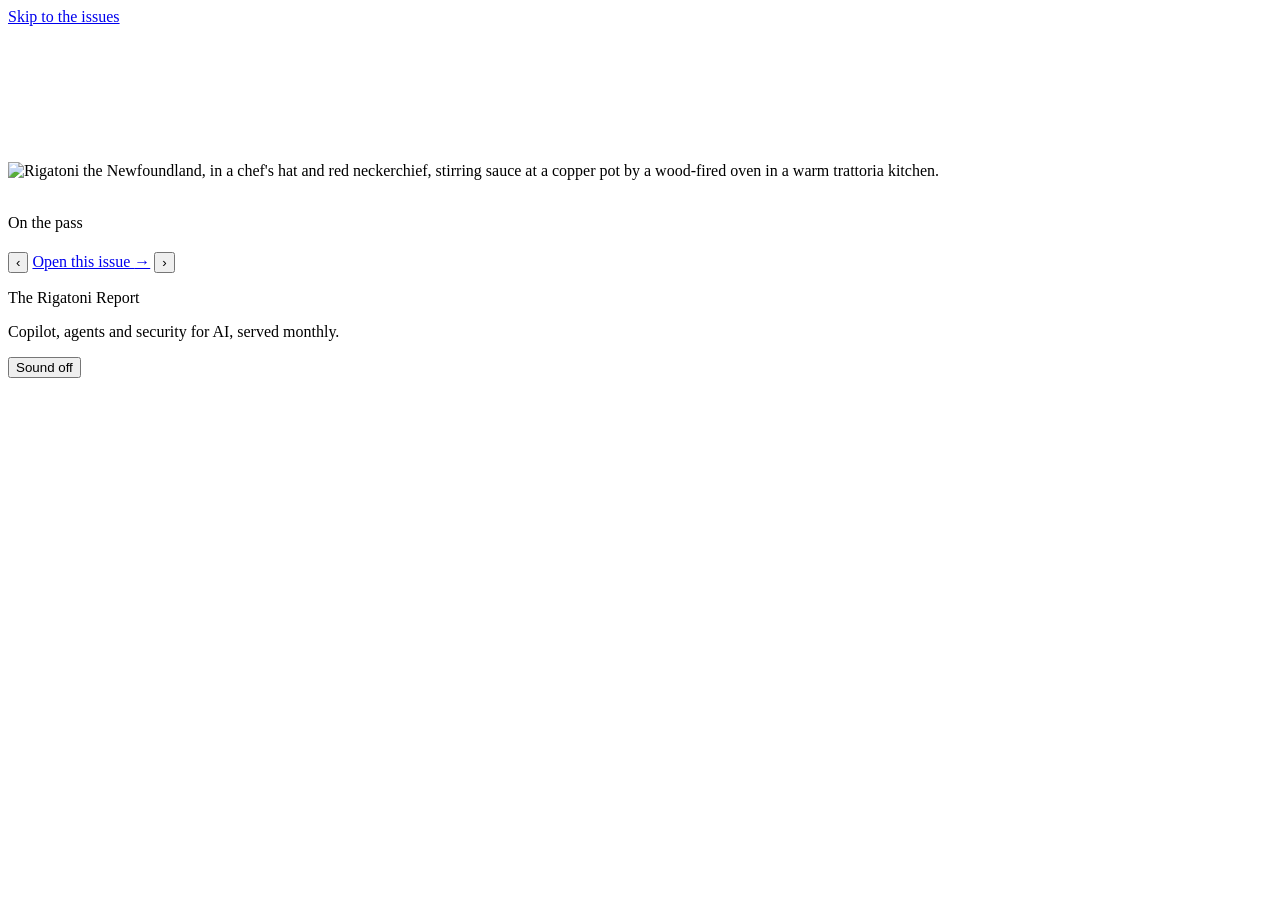
==== index.html @ 909c154c "Add files via upload" ====
<!doctype html>
<html lang="en">
<head>
<meta charset="utf-8">
<meta name="viewport" content="width=device-width, initial-scale=1, viewport-fit=cover">
<title>The Rigatoni Report · Order up</title>
<meta name="description" content="The Rigatoni Report: what's new in Microsoft 365 Copilot, agents and security for AI, served monthly by your Microsoft team.">
<meta property="og:title" content="The Rigatoni Report">
<meta property="og:description" content="Copilot, agents and security for AI, served monthly.">
<meta property="og:image" content="assets/img/og-image.jpg">
<meta property="og:type" content="website">
<meta name="theme-color" content="#1a0b04">
<link rel="preconnect" href="https://fonts.googleapis.com">
<link rel="preconnect" href="https://fonts.gstatic.com" crossorigin>
<link rel="stylesheet" href="https://fonts.googleapis.com/css2?family=Big+Shoulders+Display:wght@700;800&family=Caveat:wght@600;700&family=Inter:wght@400;500;600&family=JetBrains+Mono:wght@500&display=swap">
<link rel="preload" as="image" href="assets/img/kitchen-static.webp">
<link rel="stylesheet" href="assets/landing.css">
</head>
<body>
<a class="skip-link" href="#rail">Skip to the issues</a>

<main id="app" class="is-loading">
  <div id="scene">
    <div id="stage">
      <img id="poster" src="assets/img/kitchen-static.webp" width="1680" height="944"
           alt="Rigatoni the Newfoundland, in a chef's hat and red neckerchief, stirring sauce at a copper pot by a wood-fired oven in a warm trattoria kitchen.">
      <canvas id="gl" aria-hidden="true"></canvas>
      <div id="shade" aria-hidden="true"></div>

      <nav id="rail" aria-label="Issues on the ticket rail"></nav>



      <section id="card" aria-live="polite">
        <img class="c-cover" src="" alt="">
        <div class="c-body">
          <p class="c-kicker">On the pass</p>
          <h1 class="c-title"></h1>
          <p class="c-edition"></p>
          <ul class="c-list"></ul>
          <div class="c-actions">
            <button class="c-nav c-prev" type="button" aria-label="Older issue">&#8249;</button>
            <a class="c-open" href="#">Open this issue <span aria-hidden="true">&rarr;</span></a>
            <button class="c-nav c-next" type="button" aria-label="Newer issue">&#8250;</button>
          </div>
        </div>
      </section>

      <header id="brand">
        <p class="b-mark">The Rigatoni Report</p>
        <p class="b-tag">Copilot, agents and security for AI, served monthly.</p>
      </header>

      <div id="ui">
        <button id="sound" type="button" aria-pressed="false"><span class="s-icon" aria-hidden="true"></span><span class="s-label">Sound off</span></button>
      </div>
    </div>
  </div>
  <div id="below"></div>
</main>

<noscript>
  <div class="noscript">
    <p class="b-mark">The Rigatoni Report</p>
    <ul>
      <li><a href="issues/2026-11/">November 2026 · Maple &amp; flannel edition</a></li>
      <li><a href="issues/2026-10/">October 2026 · Halloween edition</a></li>
      <li><a href="issues/2026-09/">September 2026 · Back-to-school edition</a></li>
    </ul>
  </div>
</noscript>

<!-- ISSUE LIST: oldest first, newest last. To publish a month, add the issue folder and one entry here. -->
<script type="application/json" id="issues-data">
{
  "issues": [
    {
      "id": "2026-09",
      "month": "September",
      "year": 2026,
      "edition": "Back-to-school edition",
      "href": "issues/2026-09/",
      "cover": "assets/img/cover-2026-09.webp",
      "ticket": "assets/img/ticket-2026-09.webp",
      "headlines": [
        "Cowork and Chat do more, and show credit use",
        "Agents that build, and agents you can govern",
        "Agent 365: one place to manage agents"
      ]
    },
    {
      "id": "2026-10",
      "month": "October",
      "year": 2026,
      "edition": "Halloween edition",
      "href": "issues/2026-10/",
      "cover": "assets/img/cover-2026-10.webp",
      "ticket": "assets/img/ticket-2026-10.webp",
      "headlines": [
        "One Copilot for chat, work and apps",
        "Build apps and agents with guardrails",
        "Frontier Transformation Days – Calgary"
      ]
    },
    {
      "id": "2026-11",
      "month": "November",
      "year": 2026,
      "edition": "Maple & flannel edition",
      "href": "issues/2026-11/",
      "cover": "assets/img/cover-2026-11.webp",
      "ticket": "assets/img/ticket-2026-11.webp",
      "headlines": [
        "Cowork becomes a place to hand off real work",
        "Agents get accounts, memory and budgets",
        "Microsoft Frontier Tour – Toronto"
      ]
    }
  ]
}
</script>
<script src="assets/landing.js" defer></script>
</body>
</html>
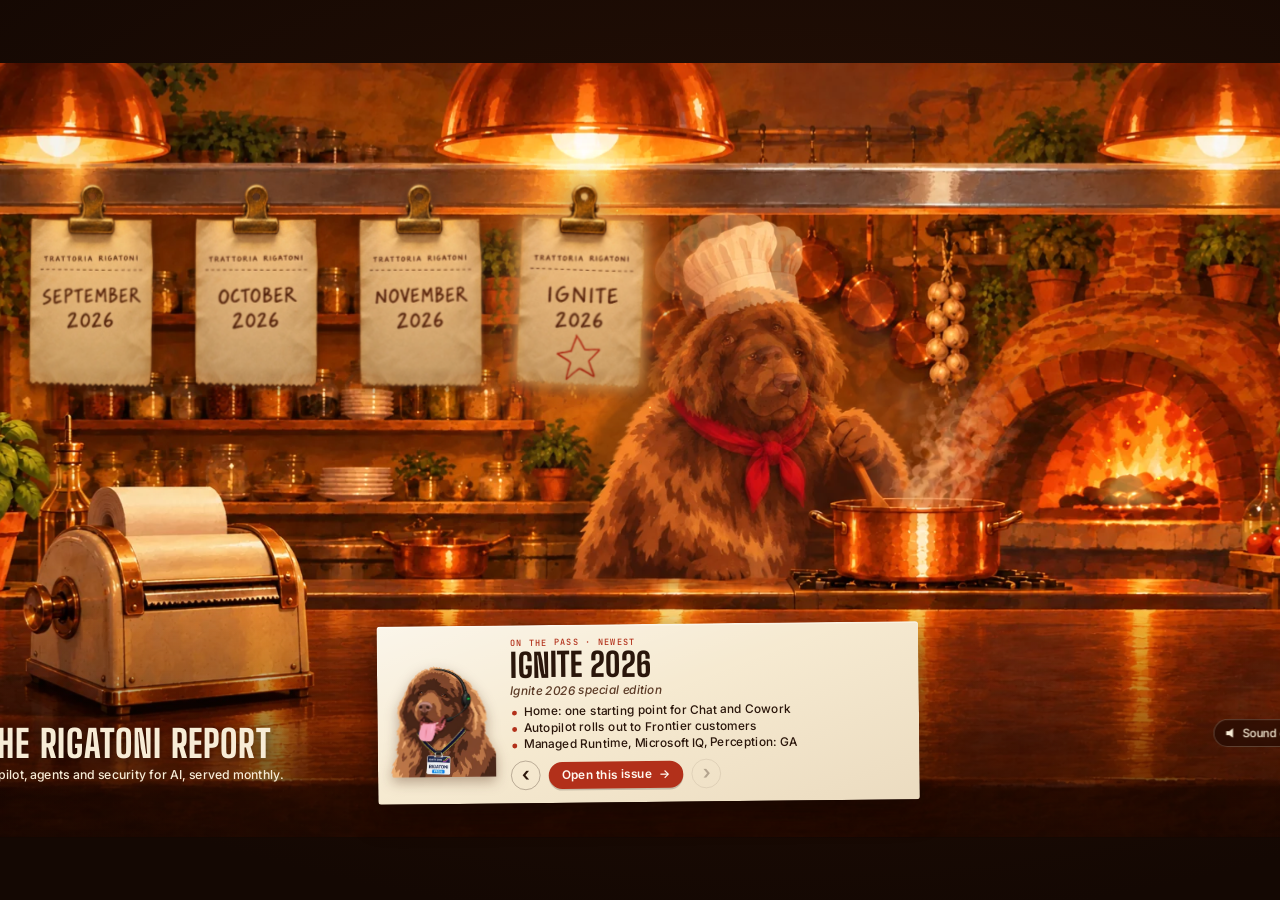
==== commit a6f25630: "Add files via upload" ====
--- a/index.html
+++ b/index.html
@@ -63,6 +63,7 @@
   <div class="noscript">
     <p class="b-mark">The Rigatoni Report</p>
     <ul>
+      <li><a href="issues/2026-11-ignite/">Ignite 2026 · Ignite 2026 special edition</a></li>
       <li><a href="issues/2026-11/">November 2026 · Maple &amp; flannel edition</a></li>
       <li><a href="issues/2026-10/">October 2026 · Halloween edition</a></li>
       <li><a href="issues/2026-09/">September 2026 · Back-to-school edition</a></li>
@@ -115,6 +116,20 @@
         "Agents get accounts, memory and budgets",
         "Microsoft Frontier Tour – Toronto"
       ]
+    },
+    {
+      "id": "2026-11-ignite",
+      "month": "Ignite",
+      "year": 2026,
+      "edition": "Ignite 2026 special edition",
+      "href": "issues/2026-11-ignite/",
+      "cover": "assets/img/cover-2026-11-ignite.webp",
+      "ticket": "assets/img/ticket-2026-11-ignite.webp",
+      "headlines": [
+        "Home: one starting point for Chat and Cowork",
+        "Autopilot rolls out to Frontier customers",
+        "Managed Runtime, Microsoft IQ, Perception: GA"
+      ]
     }
   ]
 }
--- a/assets/landing.css
+++ b/assets/landing.css
@@ -0,0 +1,131 @@
+/* The Rigatoni Report · "Order up" landing page
+   Stage coordinates are in art pixels (1680 x 944); the whole stage is scaled to fit. */
+:root{
+  --cream:#f7ecd6; --paper:#f3e6cc; --paper-hi:#fff7e6; --ink:#2a160b; --ink-soft:#5b3a26;
+  --tomato:#b2301a; --brass:#d9a54e; --night:#140803;
+  --display:"Big Shoulders Display","Arial Narrow","Roboto Condensed",Impact,sans-serif;
+  --body:Inter,"Segoe UI",Roboto,Helvetica,Arial,sans-serif;
+  --hand:Caveat,"Segoe Print","Bradley Hand","Comic Sans MS",cursive;
+  --mono:"JetBrains Mono",Consolas,Menlo,monospace;
+}
+*{box-sizing:border-box}
+html,body{margin:0;height:100%;background:var(--night);color:var(--cream);font-family:var(--body);-webkit-font-smoothing:antialiased}
+body{overflow:hidden}
+body.portrait{overflow:auto}
+
+.skip-link{position:fixed;left:12px;top:-60px;z-index:50;background:var(--cream);color:var(--ink);padding:10px 14px;border-radius:8px;font-weight:600;text-decoration:none;transition:top .2s}
+.skip-link:focus{top:12px}
+
+#app{position:relative;min-height:100%}
+#scene{position:fixed;inset:0;overflow:hidden;background:radial-gradient(120% 90% at 60% 40%,#2a1206 0%,var(--night) 70%)}
+body.portrait #scene{position:relative;inset:auto}
+#stage{position:absolute;left:0;top:0;width:1680px;height:944px;transform-origin:0 0}
+#poster,#gl{position:absolute;left:0;top:0;width:1680px;height:944px;display:block}
+#poster{transition:opacity .8s ease}
+#gl{opacity:0;transition:opacity .8s ease}
+#app.gl-ready #gl{opacity:1}
+#app.gl-ready #poster{opacity:0}
+
+/* readability: soft vignette + warm dark floor under the text */
+#shade{position:absolute;inset:0;pointer-events:none;
+  background:
+    linear-gradient(to top,rgba(18,6,1,.78) 0%,rgba(18,6,1,.35) 16%,rgba(18,6,1,0) 30%),
+    radial-gradient(130% 110% at 55% 45%,rgba(0,0,0,0) 55%,rgba(10,3,0,.55) 100%)}
+
+/* ---------- tickets ---------- */
+#rail{position:absolute;left:0;top:0;width:1680px;height:420px;pointer-events:none}
+.ticket{position:absolute;top:146px;left:0;width:156px;margin-left:-78px;transform-origin:78px 14px;
+  text-decoration:none;pointer-events:auto;cursor:pointer;-webkit-tap-highlight-color:transparent;
+  transition:left .65s cubic-bezier(.3,.7,.2,1),opacity .45s ease,filter .45s ease;
+  filter:drop-shadow(0 7px 6px rgba(35,10,0,.5));will-change:transform}
+.ticket.is-off{opacity:0;pointer-events:none;visibility:hidden}
+.ticket.is-pending{opacity:0;pointer-events:none}
+.t-body{display:block;position:relative}
+.t-img{display:block;width:100%;height:auto;user-select:none;-webkit-user-drag:none}
+/* the red star is baked art too; it is stamped on the active ticket */
+.t-star{position:absolute;left:50%;top:84.2%;width:54px;height:auto;margin:-28px 0 0 -27px;mix-blend-mode:multiply;
+  opacity:0;transform:scale(.55) rotate(-24deg);user-select:none;-webkit-user-drag:none;
+  transition:opacity .25s ease,transform .5s cubic-bezier(.3,1.6,.5,1)}
+.ticket.is-active{filter:drop-shadow(0 0 9px rgba(255,200,120,.85)) drop-shadow(0 0 24px rgba(255,150,60,.55)) drop-shadow(0 7px 6px rgba(35,10,0,.5))}
+.ticket.is-active .t-star{opacity:.95;transform:scale(1) rotate(-6deg)}
+.ticket:focus{outline:none}
+.ticket:focus-visible .t-img{outline:3px solid var(--brass);outline-offset:3px;border-radius:4px}
+
+/* ---------- the printer ticket ---------- */
+#print{position:absolute;left:251px;top:652px;width:142px;height:200px;padding:0;border:0;background:none;cursor:pointer;
+  clip-path:inset(0 -60px -60px -60px);z-index:3;color:var(--ink);transform-origin:71px 0}
+#print .paper{margin-top:0;transform:translateY(-100%);transition:transform .07s linear;
+  filter:none}
+#print.is-ready{animation:ticketGlow 2.2s ease-in-out infinite}
+@keyframes ticketGlow{0%,100%{filter:drop-shadow(0 0 6px rgba(255,200,120,.55)) drop-shadow(0 6px 6px rgba(35,10,0,.4))}
+  50%{filter:drop-shadow(0 0 16px rgba(255,205,130,.95)) drop-shadow(0 0 30px rgba(255,150,60,.55)) drop-shadow(0 6px 6px rgba(35,10,0,.4))}}
+#print:focus-visible{outline:3px solid var(--brass);outline-offset:4px}
+
+/* ---------- arrival hint ---------- */
+#hint{position:absolute;left:418px;top:668px;width:330px;pointer-events:none;opacity:0;transform:translateY(8px);
+  transition:opacity .8s ease,transform .8s ease}
+#hint.is-shown{opacity:1;transform:none}
+#hint.is-gone{opacity:0;transform:translateY(-6px);transition-duration:.35s}
+.hint-arrow{position:absolute;left:-6px;top:-8px;width:96px;height:56px;overflow:visible}
+.hint-arrow path{fill:none;stroke:var(--cream);stroke-width:3;stroke-linecap:round;stroke-linejoin:round;filter:drop-shadow(0 1px 2px rgba(0,0,0,.6))}
+.hint-big{margin:0 0 0 92px;font:700 44px/1 var(--hand);color:var(--cream);text-shadow:0 2px 10px rgba(0,0,0,.7)}
+.hint-small{margin:6px 0 0 94px;font:500 16px/1.3 var(--body);color:var(--cream);text-shadow:0 1px 6px rgba(0,0,0,.85)}
+
+/* ---------- menu card on the counter ---------- */
+#card{position:absolute;left:520px;top:684px;width:660px;display:grid;grid-template-columns:128px 1fr;gap:18px;align-items:center;
+  padding:16px 22px 16px 16px;color:var(--ink);border-radius:4px;
+  background:#f6ead1 linear-gradient(160deg,rgba(255,255,255,.55),rgba(255,255,255,0) 45%,rgba(140,90,40,.10));
+  box-shadow:0 18px 30px rgba(20,5,0,.55),0 2px 0 rgba(255,255,255,.4) inset;transform:rotate(-.6deg);
+  transition:opacity .6s ease,transform .6s cubic-bezier(.3,.7,.2,1)}
+#app.is-arrival #card{opacity:0;transform:translateY(24px) rotate(-.6deg);pointer-events:none}
+.c-cover{width:128px;height:150px;object-fit:contain;object-position:center bottom;filter:drop-shadow(0 6px 8px rgba(60,20,0,.35))}
+.c-kicker{margin:0 0 2px;font:500 10.5px/1 var(--mono);letter-spacing:.16em;text-transform:uppercase;color:var(--tomato)}
+.c-title{margin:0;font:800 40px/1 var(--display);letter-spacing:.01em;text-transform:uppercase;color:var(--ink)}
+.c-edition{margin:2px 0 6px;font:italic 500 14.5px/1.3 var(--body);color:var(--ink-soft)}
+.c-list{margin:0 0 10px;padding:0;list-style:none}
+.c-list li{position:relative;padding-left:16px;font:500 14.5px/1.38 var(--body);color:var(--ink)}
+.c-list li::before{content:"";position:absolute;left:2px;top:.6em;width:6px;height:6px;border-radius:50%;background:var(--tomato)}
+.c-actions{display:flex;align-items:center;gap:10px}
+.c-open{display:inline-flex;align-items:center;gap:8px;padding:9px 16px;border-radius:999px;background:var(--tomato);color:#fff8ef;
+  font:600 14.5px/1 var(--body);text-decoration:none;box-shadow:0 2px 0 rgba(0,0,0,.18);transition:background-color .25s ease,box-shadow .25s ease}
+.c-open:hover,.c-open:focus-visible{background:#951f0c;box-shadow:0 0 0 3px rgba(178,48,26,.25)}
+.c-nav{width:36px;height:36px;border-radius:50%;border:1.5px solid rgba(42,22,11,.35);background:transparent;color:var(--ink);
+  font:600 24px/1 var(--body);cursor:pointer;display:grid;place-items:center;padding:0 0 3px;transition:background-color .2s,border-color .2s}
+.c-nav:hover:not(:disabled),.c-nav:focus-visible{background:rgba(42,22,11,.08);border-color:var(--ink)}
+.c-nav:disabled{opacity:.3;cursor:default}
+
+/* ---------- brand + utilities ---------- */
+#brand{position:absolute;left:38px;top:808px;width:450px;pointer-events:none}
+#brand p{margin:0}
+.b-mark{font:800 46px/0.95 var(--display);letter-spacing:.02em;text-transform:uppercase;color:var(--cream);text-shadow:0 2px 12px rgba(0,0,0,.6)}
+.b-tag{margin-top:6px!important;font:500 15px/1.35 var(--body);color:var(--cream)}
+#ui{position:absolute;right:28px;top:800px;display:flex;flex-direction:column;align-items:flex-end;gap:10px}
+#ui button,#ui a{font:500 14px/1 var(--body);color:var(--cream);background:rgba(26,9,2,.55);border:1px solid rgba(247,236,214,.28);
+  padding:9px 14px;border-radius:999px;cursor:pointer;text-decoration:none;backdrop-filter:blur(3px);transition:background-color .25s,border-color .25s}
+#ui button:hover,#ui a:hover,#ui button:focus-visible,#ui a:focus-visible{background:rgba(60,22,6,.8);border-color:var(--brass);outline:none}
+#skip-intro{display:none}
+#app.is-arrival #skip-intro{display:inline-block}
+.s-icon{display:inline-block;width:12px;height:12px;margin-right:8px;vertical-align:-1px;border-radius:2px;
+  background:currentColor;clip-path:polygon(0 30%,35% 30%,75% 0,75% 100%,35% 70%,0 70%)}
+#sound[aria-pressed="true"] .s-icon{background:var(--brass)}
+
+/* ---------- portrait / phones: scene on top, menu card below ---------- */
+#below{display:none}
+body.portrait #below{display:block;padding:18px 16px 28px;background:linear-gradient(#1c0a03,#140803)}
+body.portrait #card{position:relative;left:auto;top:auto;width:100%;transform:none;grid-template-columns:96px 1fr;gap:14px;padding:14px}
+body.portrait #app.is-arrival #card{transform:translateY(16px)}
+body.portrait .c-cover{width:96px;height:118px}
+body.portrait .c-title{font-size:32px}
+body.portrait #brand{position:relative;left:auto;top:auto;width:auto;margin-top:22px}
+body.portrait .b-mark{font-size:36px}
+body.portrait #ui{position:relative;right:auto;top:auto;align-items:flex-start;margin-top:18px}
+body.portrait .ticket{transform-origin:78px 14px}
+
+.noscript{padding:40px 24px}
+.noscript a{color:var(--cream)}
+
+@media (prefers-reduced-motion: reduce){
+  #poster,#gl,#hint,#card,.ticket{transition:none!important}
+  #print.is-ready{animation:none;filter:drop-shadow(0 0 12px rgba(255,205,130,.85))}
+  .t-star{transition:none}
+}
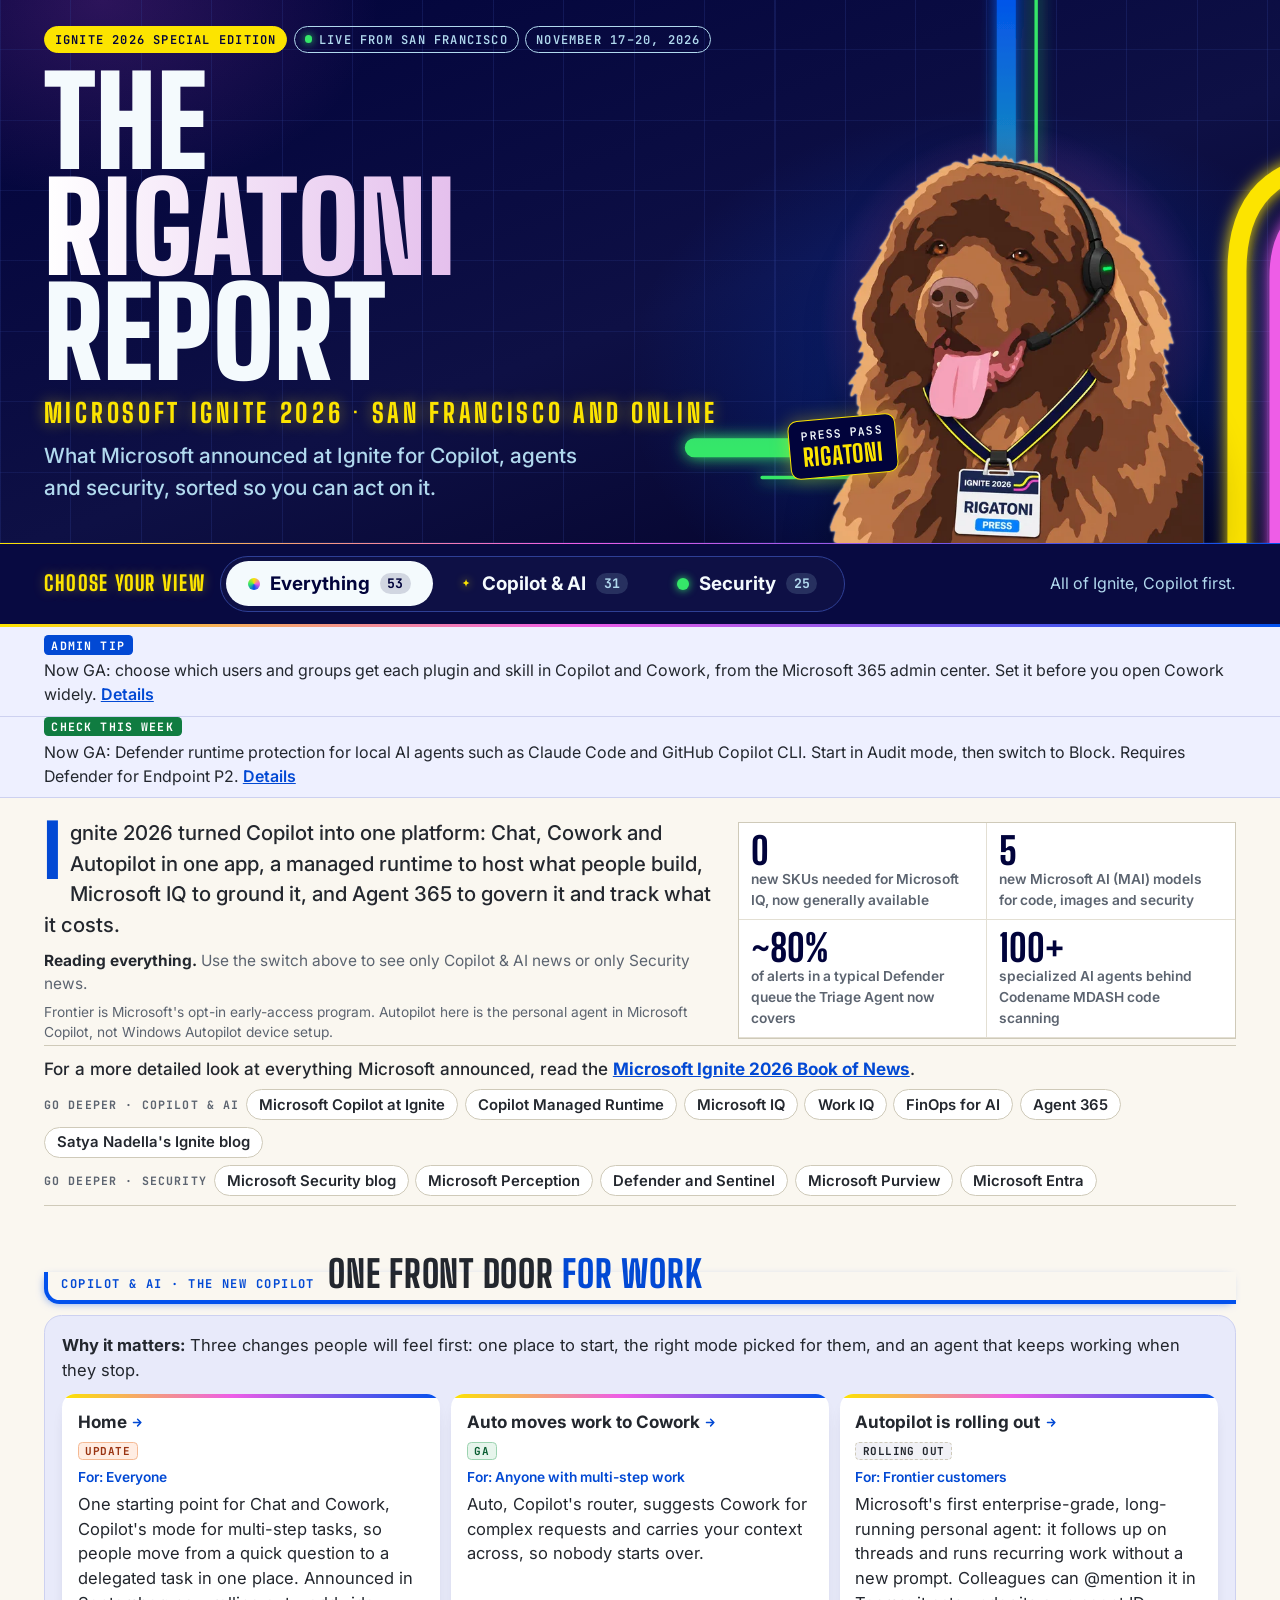
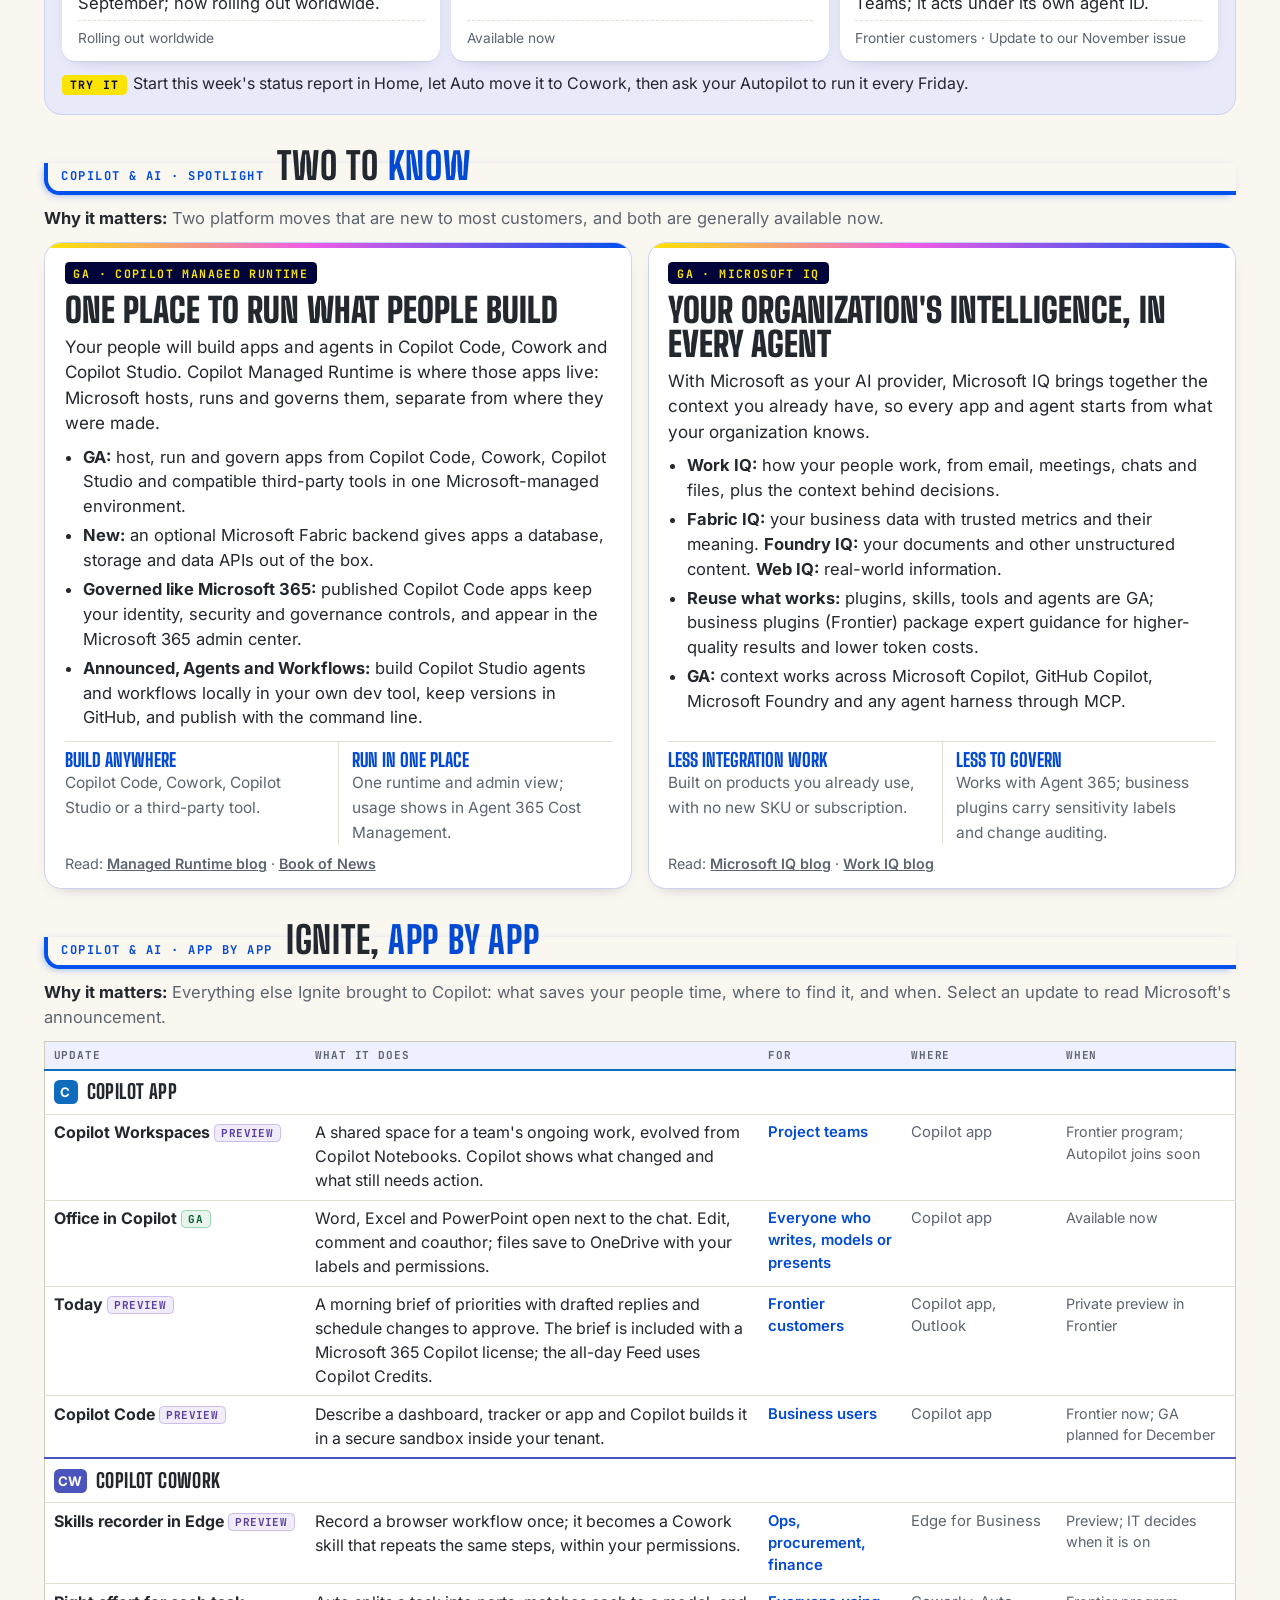
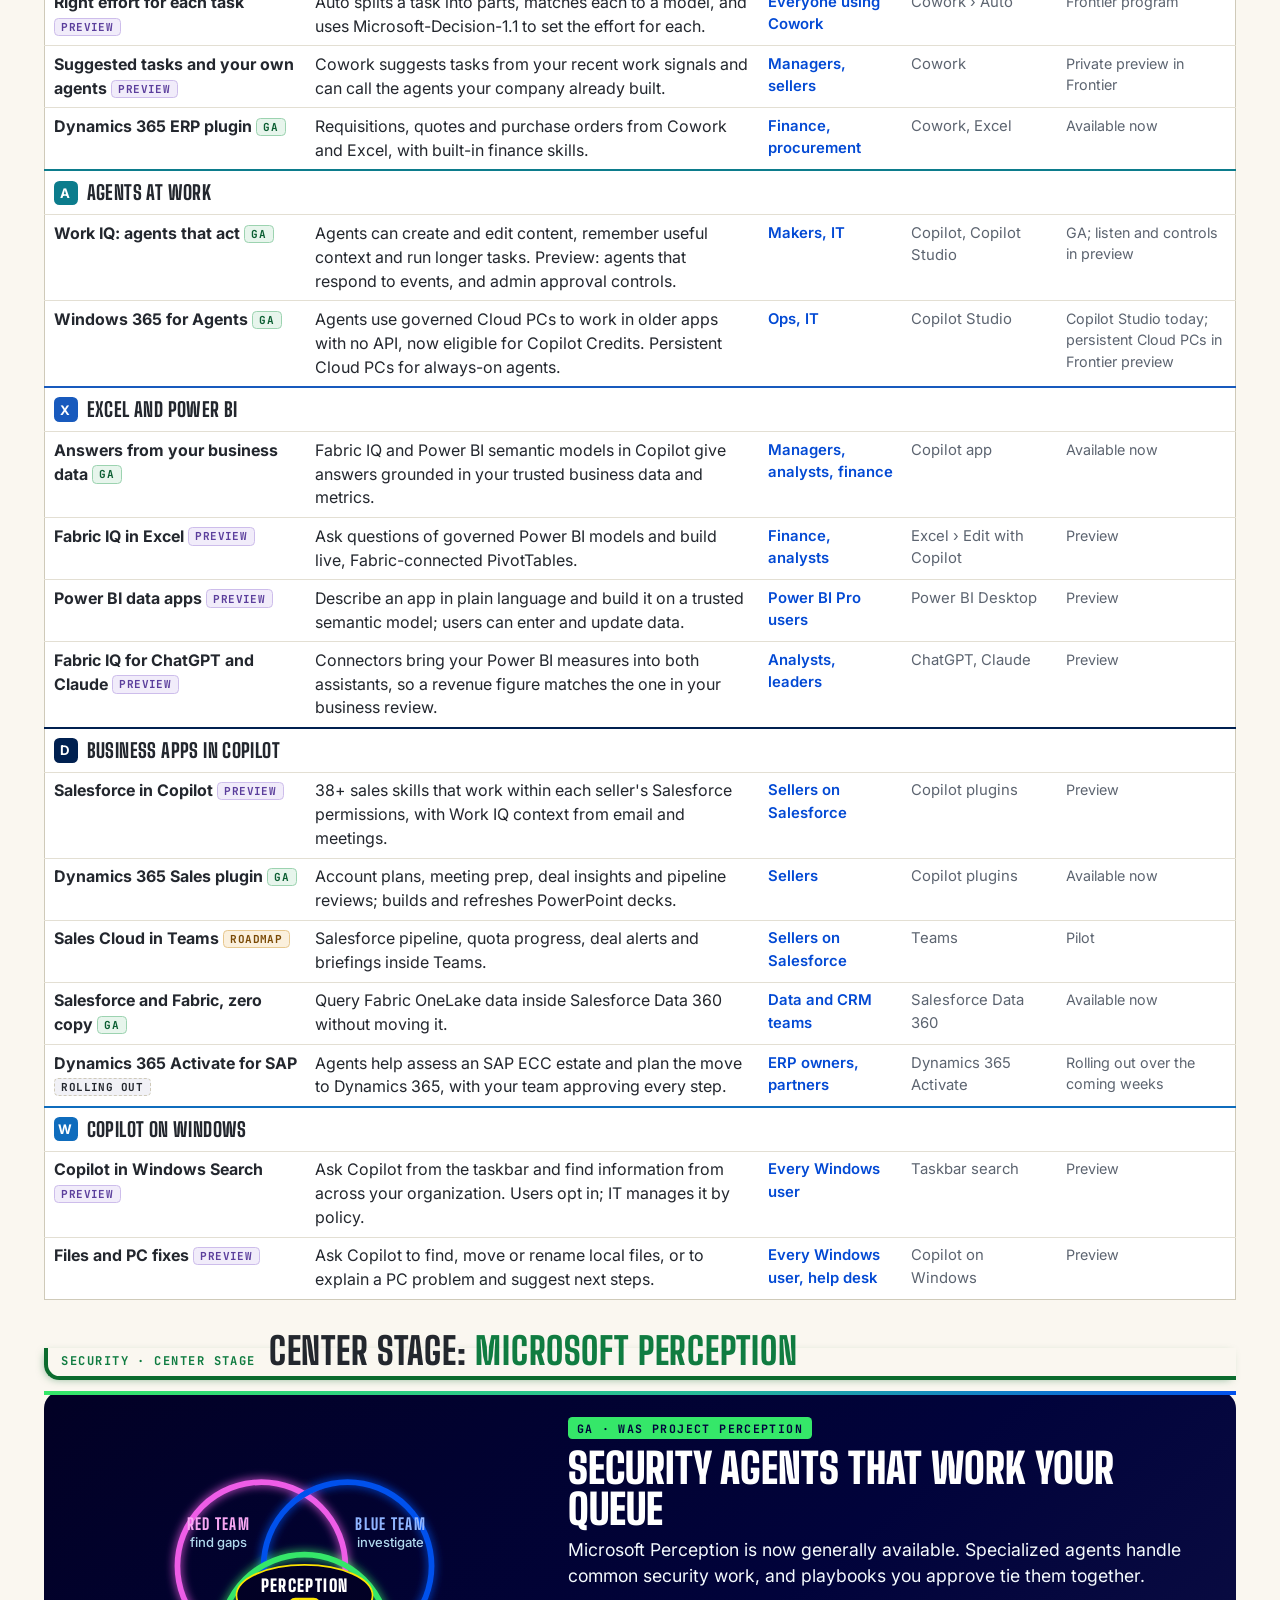
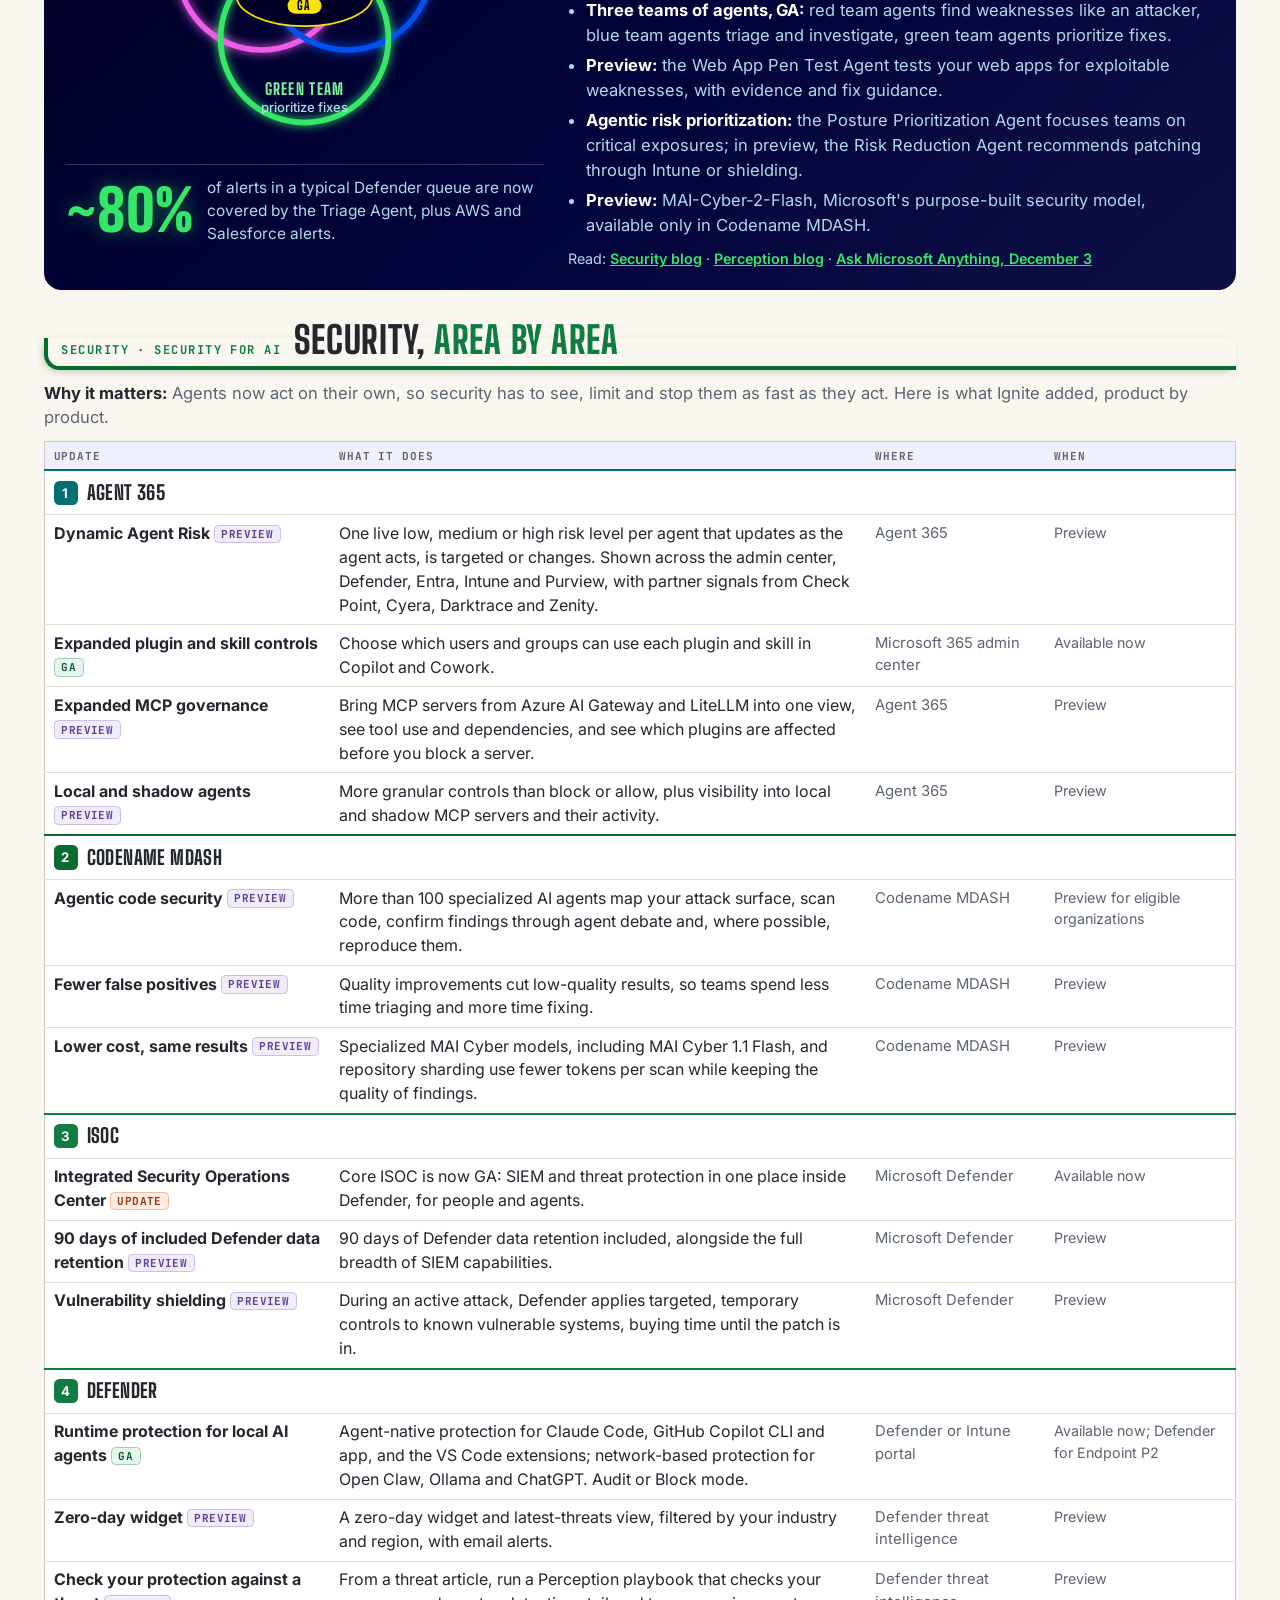
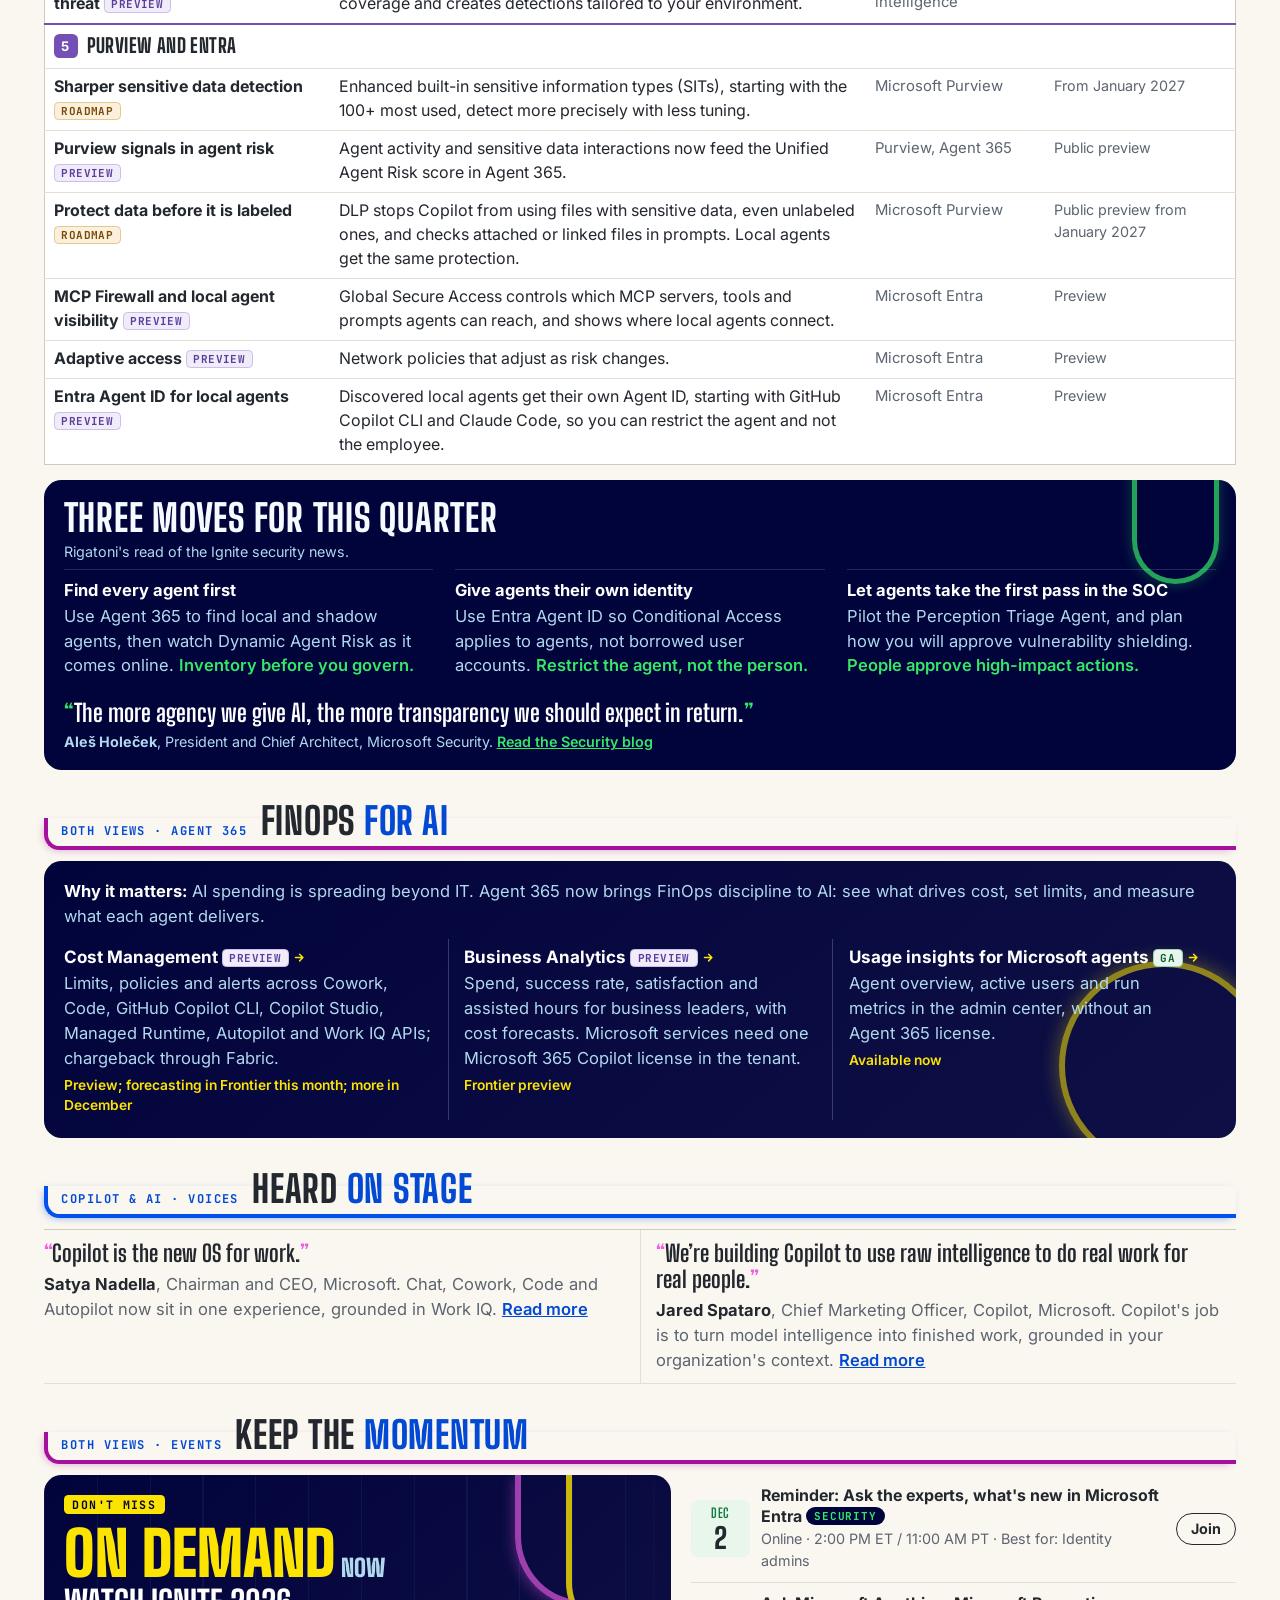
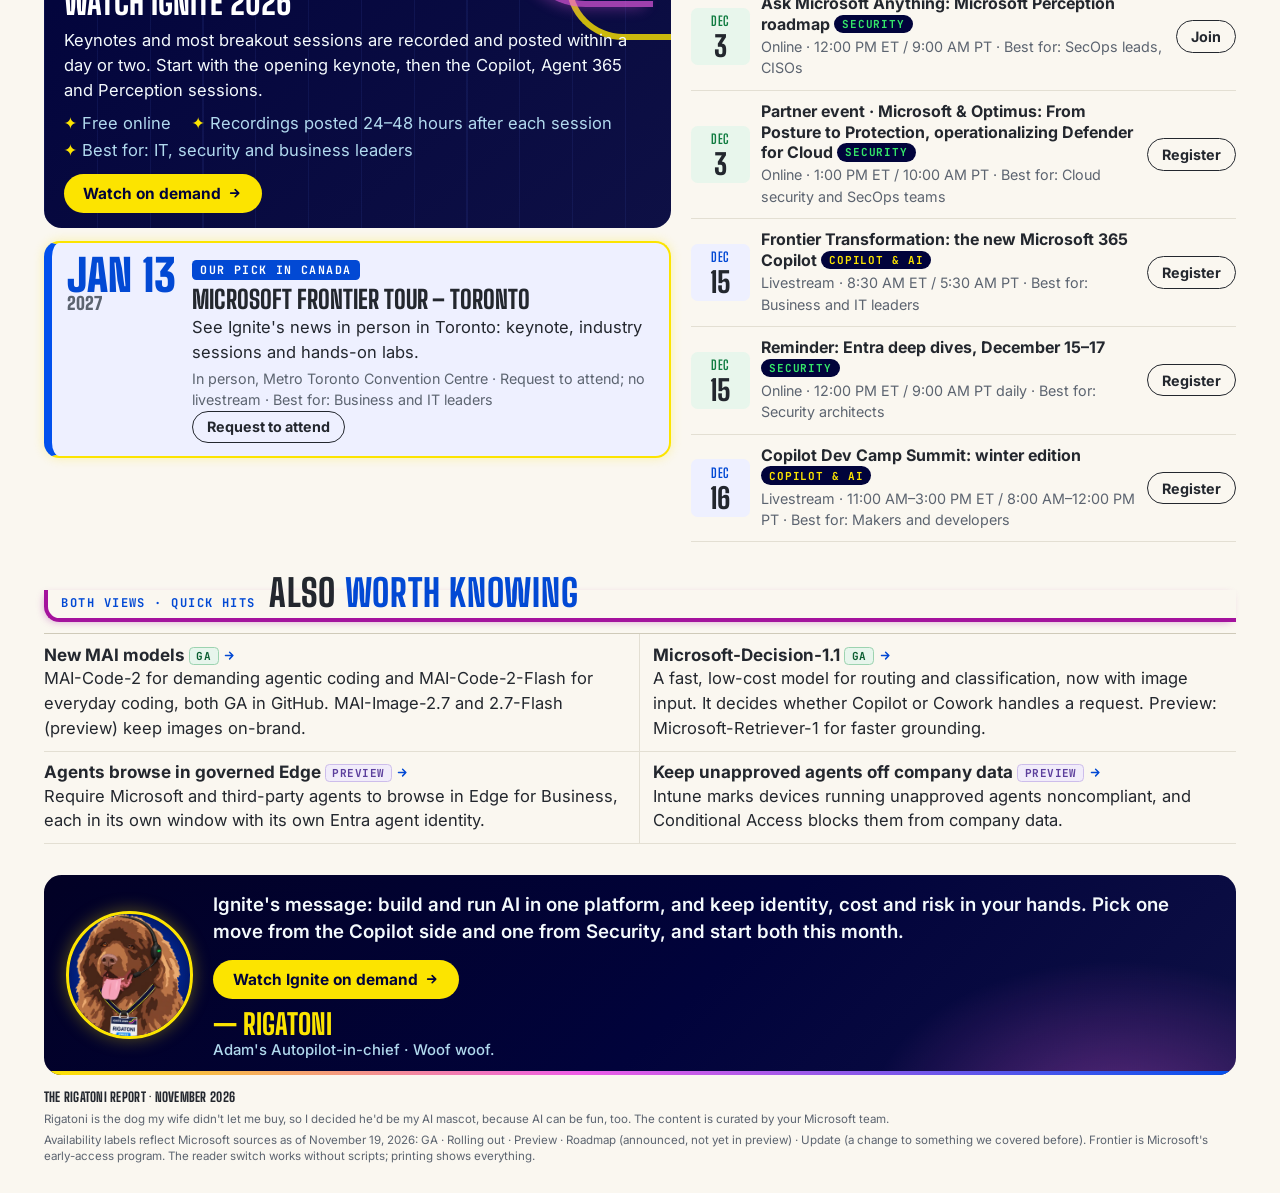
==== commit bc094472: "Add files via upload" ====
--- a/index.html
+++ b/index.html
@@ -1,139 +1,434 @@
 <!doctype html>
-<html lang="en">
-<head>
-<meta charset="utf-8">
-<meta name="viewport" content="width=device-width, initial-scale=1, viewport-fit=cover">
-<title>The Rigatoni Report · Order up</title>
-<meta name="description" content="The Rigatoni Report: what's new in Microsoft 365 Copilot, agents and security for AI, served monthly by your Microsoft team.">
-<meta property="og:title" content="The Rigatoni Report">
-<meta property="og:description" content="Copilot, agents and security for AI, served monthly.">
-<meta property="og:image" content="assets/img/og-image.jpg">
-<meta property="og:type" content="website">
-<meta name="theme-color" content="#1a0b04">
-<link rel="preconnect" href="https://fonts.googleapis.com">
-<link rel="preconnect" href="https://fonts.gstatic.com" crossorigin>
-<link rel="stylesheet" href="https://fonts.googleapis.com/css2?family=Big+Shoulders+Display:wght@700;800&family=Caveat:wght@600;700&family=Inter:wght@400;500;600&family=JetBrains+Mono:wght@500&display=swap">
-<link rel="preload" as="image" href="assets/img/kitchen-static.webp">
-<link rel="stylesheet" href="assets/landing.css">
-</head>
-<body>
-<a class="skip-link" href="#rail">Skip to the issues</a>
-
-<main id="app" class="is-loading">
-  <div id="scene">
-    <div id="stage">
-      <img id="poster" src="assets/img/kitchen-static.webp" width="1680" height="944"
-           alt="Rigatoni the Newfoundland, in a chef's hat and red neckerchief, stirring sauce at a copper pot by a wood-fired oven in a warm trattoria kitchen.">
-      <canvas id="gl" aria-hidden="true"></canvas>
-      <div id="shade" aria-hidden="true"></div>
-
-      <nav id="rail" aria-label="Issues on the ticket rail"></nav>
-
-
-
-      <section id="card" aria-live="polite">
-        <img class="c-cover" src="" alt="">
-        <div class="c-body">
-          <p class="c-kicker">On the pass</p>
-          <h1 class="c-title"></h1>
-          <p class="c-edition"></p>
-          <ul class="c-list"></ul>
-          <div class="c-actions">
-            <button class="c-nav c-prev" type="button" aria-label="Older issue">&#8249;</button>
-            <a class="c-open" href="#">Open this issue <span aria-hidden="true">&rarr;</span></a>
-            <button class="c-nav c-next" type="button" aria-label="Newer issue">&#8250;</button>
-          </div>
-        </div>
-      </section>
-
-      <header id="brand">
-        <p class="b-mark">The Rigatoni Report</p>
-        <p class="b-tag">Copilot, agents and security for AI, served monthly.</p>
-      </header>
-
-      <div id="ui">
-        <button id="sound" type="button" aria-pressed="false"><span class="s-icon" aria-hidden="true"></span><span class="s-label">Sound off</span></button>
-      </div>
-    </div>
-  </div>
-  <div id="below"></div>
-</main>
-
-<noscript>
-  <div class="noscript">
-    <p class="b-mark">The Rigatoni Report</p>
-    <ul>
-      <li><a href="issues/2026-11-ignite/">Ignite 2026 · Ignite 2026 special edition</a></li>
-      <li><a href="issues/2026-11/">November 2026 · Maple &amp; flannel edition</a></li>
-      <li><a href="issues/2026-10/">October 2026 · Halloween edition</a></li>
-      <li><a href="issues/2026-09/">September 2026 · Back-to-school edition</a></li>
-    </ul>
-  </div>
-</noscript>
-
-<!-- ISSUE LIST: oldest first, newest last. To publish a month, add the issue folder and one entry here. -->
-<script type="application/json" id="issues-data">
-{
-  "issues": [
-    {
-      "id": "2026-09",
-      "month": "September",
-      "year": 2026,
-      "edition": "Back-to-school edition",
-      "href": "issues/2026-09/",
-      "cover": "assets/img/cover-2026-09.webp",
-      "ticket": "assets/img/ticket-2026-09.webp",
-      "headlines": [
-        "Cowork and Chat do more, and show credit use",
-        "Agents that build, and agents you can govern",
-        "Agent 365: one place to manage agents"
-      ]
-    },
-    {
-      "id": "2026-10",
-      "month": "October",
-      "year": 2026,
-      "edition": "Halloween edition",
-      "href": "issues/2026-10/",
-      "cover": "assets/img/cover-2026-10.webp",
-      "ticket": "assets/img/ticket-2026-10.webp",
-      "headlines": [
-        "One Copilot for chat, work and apps",
-        "Build apps and agents with guardrails",
-        "Frontier Transformation Days – Calgary"
-      ]
-    },
-    {
-      "id": "2026-11",
-      "month": "November",
-      "year": 2026,
-      "edition": "Maple & flannel edition",
-      "href": "issues/2026-11/",
-      "cover": "assets/img/cover-2026-11.webp",
-      "ticket": "assets/img/ticket-2026-11.webp",
-      "headlines": [
-        "Cowork becomes a place to hand off real work",
-        "Agents get accounts, memory and budgets",
-        "Microsoft Frontier Tour – Toronto"
-      ]
-    },
-    {
-      "id": "2026-11-ignite",
-      "month": "Ignite",
-      "year": 2026,
-      "edition": "Ignite 2026 special edition",
-      "href": "issues/2026-11-ignite/",
-      "cover": "assets/img/cover-2026-11-ignite.webp",
-      "ticket": "assets/img/ticket-2026-11-ignite.webp",
-      "headlines": [
-        "Home: one starting point for Chat and Cowork",
-        "Autopilot rolls out to Frontier customers",
-        "Managed Runtime, Microsoft IQ, Perception: GA"
-      ]
-    }
-  ]
+<html lang="en-CA" data-theme="2026-11-ignite">
+<head><meta charset="utf-8"><meta name="MSRAI_Label_dbd012e0-e600-4c3e-83b7-7d3141c15efc_AI_Disclosure" content="Made with AI"><meta name="viewport" content="width=device-width, initial-scale=1">
+<title>The Rigatoni Report · Ignite 2026 special edition</title><meta name="description" content="Ignite 2026 in one read: Autopilot, Home, Copilot Managed Runtime, Microsoft IQ, FinOps for AI, Microsoft Perception and new MAI models. Switch between the Copilot & AI view and the Security view.">
+<link rel="preconnect" href="https://fonts.googleapis.com"><link rel="preconnect" href="https://fonts.gstatic.com" crossorigin>
+<link href="https://fonts.googleapis.com/css2?family=Big+Shoulders+Display:wght@700;800;900&family=Inter:wght@400;500;600;700&family=JetBrains+Mono:wght@500;700&display=swap" rel="stylesheet">
+<style>
+:root{--paper:#FAF7F0;--card:#FFFFFF;--ink:#23272E;--ink-soft:#5C6470;--hair:#E3DFD3;--hair-strong:#CFCAB9;
+--ground:#01033B;--ground2:#0E1045;--deep:#020125;--grid:#2E3F95;--blue:#0251ED;--blue-t:#0249D4;--yellow:#FCE400;--gold-t:#7A5200;
+--magenta:#EE5DE7;--mag-t:#A4129D;--green:#35E769;--green-t:#0B6B2E;--teal:#27BA98;--amber:#F8B849;--on:#F4FAFD;--on-soft:#B1D9EE;
+--panel:#E8EAFA;--panel-line:#CDD1F0;--tint:#EEF0FF;--sec:#107C41;--sec-tint:#E8F6EC;
+--s2:#026F72;--s3:#7450B5;--s4:#8C5A0E;
+--c-copilot:#0F6CBD;--c-edge:#0C7C8C;--c-word:#185ABD;--c-teams:#4B53BC;--c-d365:#002050;
+--display:"Big Shoulders Display","Arial Narrow","Roboto Condensed","Helvetica Neue",Arial,sans-serif;
+--body:"Inter","Segoe UI",system-ui,-apple-system,Arial,sans-serif;--mono:"JetBrains Mono","Cascadia Mono",Consolas,"Courier New",monospace;
+--neon:linear-gradient(90deg,var(--yellow),var(--magenta) 45%,var(--blue));--neon-sec:linear-gradient(90deg,var(--green),var(--teal) 55%,var(--blue))}
+*{box-sizing:border-box}html{scroll-behavior:smooth}
+body{margin:0;font-family:var(--body);font-size:15px;line-height:1.5;color:var(--ink);background:var(--paper);-webkit-font-smoothing:antialiased}
+a{color:inherit}main:focus{outline:none}h1,h2,h3,p{margin:0}
+:focus-visible{outline:3px solid var(--ink);outline-offset:2px;box-shadow:0 0 0 6px var(--yellow);border-radius:4px}
+.lens-in{position:fixed;top:0;left:0;width:1px;height:1px;overflow:hidden;clip:rect(0 0 0 0);margin:0;opacity:0}
+.vh{position:absolute;width:1px;height:1px;overflow:hidden;clip:rect(0 0 0 0);white-space:nowrap;margin:0;opacity:0}
+.skip:focus{position:fixed!important;top:8px;left:8px;width:auto;height:auto;clip:auto;z-index:99;background:#fff;padding:8px 12px;opacity:1}
+.wrap{max-width:1120px;margin:0 auto;padding:0 18px}
+h2{font-family:var(--display);font-weight:800;font-size:clamp(26px,3vw,34px);line-height:1.05;text-transform:uppercase;letter-spacing:.02em}
+h2 .ac{color:var(--blue-t)}[data-lens="sec"] h2 .ac{color:var(--sec)}
+h3{font-weight:700;font-size:15.5px;line-height:1.3}
+
+/* ===== masthead: Ignite navy + neon light-tubes ===== */
+.mast{position:relative;overflow:hidden;color:var(--on);background:
+  radial-gradient(520px 380px at 78% 70%,rgba(2,81,237,.35),transparent 65%),
+  radial-gradient(420px 300px at 8% 0,rgba(238,93,231,.18),transparent 60%),
+  linear-gradient(160deg,var(--ground),var(--ground2) 55%,var(--deep))}
+.mast::before{content:"";position:absolute;inset:0;background:
+  repeating-linear-gradient(90deg,rgba(46,63,149,.28) 0 1px,transparent 1px 64px),
+  repeating-linear-gradient(0deg,rgba(46,63,149,.22) 0 1px,transparent 1px 64px);pointer-events:none}
+.tubes{position:absolute;inset:0;width:100%;height:100%;pointer-events:none}
+.tube{fill:none;stroke-linecap:round;stroke-dasharray:1600;stroke-dashoffset:1600;animation:light 3.2s cubic-bezier(.3,.1,.2,1) forwards}
+.t2{animation-delay:.35s}.t3{animation-delay:.7s}.t4{animation-delay:1s}.t5{animation-delay:1.25s}
+@keyframes light{to{stroke-dashoffset:0}}
+.mast-in{position:relative;max-width:1120px;margin:0 auto;padding:24px 18px 0;display:grid;grid-template-columns:1.35fr .8fr;gap:8px;align-items:end;min-height:370px}
+.mast-l{padding-bottom:36px;position:relative;z-index:2}
+.edition{display:flex;flex-wrap:wrap;gap:6px;font:600 11px var(--mono);letter-spacing:.1em;text-transform:uppercase}
+.chip{padding:4px 9px;border-radius:999px;border:1px solid var(--on-soft);color:var(--on-soft)}.chip.solid{background:var(--yellow);border-color:var(--yellow);color:var(--ground)}
+.chip.live::before{content:"";display:inline-block;width:7px;height:7px;border-radius:50%;background:var(--green);margin-right:6px;box-shadow:0 0 8px var(--green);vertical-align:1px}
+.mast h1{font-family:var(--display);font-weight:900;text-transform:uppercase;font-size:clamp(54px,9vw,112px);line-height:.86;margin-top:14px;letter-spacing:.005em}
+.mast h1 .r{display:block;background:linear-gradient(90deg,#fff 0%,#E2BAEB 60%,var(--yellow));-webkit-background-clip:text;background-clip:text;color:transparent}
+.ign{display:inline-block;margin-top:12px;font:800 clamp(18px,2.2vw,24px)/1 var(--display);letter-spacing:.14em;text-transform:uppercase;color:var(--yellow);text-shadow:0 0 14px rgba(252,228,0,.45)}
+.tagline{font-size:clamp(16px,1.8vw,19px);margin-top:10px;color:var(--on-soft);font-weight:500;max-width:36em}
+.mast-r{position:relative;display:flex;justify-content:center;z-index:1}
+.halo{position:absolute;bottom:20px;left:50%;width:360px;height:360px;margin-left:-180px;border-radius:50%;background:radial-gradient(circle at 50% 50%,rgba(2,81,237,.45),rgba(238,93,231,.12) 55%,transparent 70%)}
+.rig{position:relative;display:block;width:min(340px,100%);height:auto;filter:drop-shadow(0 0 1px rgba(244,250,253,.6)) drop-shadow(0 14px 22px rgba(0,0,0,.45));margin-bottom:-2px}
+.nameplate{position:absolute;left:-6px;bottom:60px;z-index:3;transform:rotate(-5deg);background:var(--ground);border:1.5px solid var(--yellow);color:var(--on);font:600 10.5px var(--mono);letter-spacing:.1em;text-transform:uppercase;padding:6px 11px;border-radius:9px;box-shadow:0 0 16px rgba(252,228,0,.35)}
+.nameplate b{display:block;font-family:var(--display);font-weight:800;font-size:22px;letter-spacing:.03em;color:var(--yellow)}
+@media(max-width:820px){.mast-in{grid-template-columns:1fr 150px;min-height:0;padding-top:18px}.mast-l{padding-bottom:18px}.rig{width:150px}.halo{width:180px;height:180px;margin-left:-90px;bottom:6px}.nameplate{display:none}.mast h1{font-size:52px}}
+@media(max-width:480px){.mast-in{grid-template-columns:1fr 104px}.rig{width:104px}.mast h1{font-size:clamp(34px,11vw,42px)}.halo{width:120px;height:120px;margin-left:-60px}}
+
+/* ===== reader switch (CSS-only, no JavaScript) ===== */
+.lensbar{position:sticky;top:0;z-index:20;background:rgba(1,3,59,.97);border-top:1px solid var(--grid);border-bottom:3px solid transparent;border-image:var(--neon) 1;color:var(--on)}
+.lensbar .wrap{display:flex;flex-wrap:wrap;align-items:center;gap:8px 14px;padding-top:11px;padding-bottom:11px}
+.lensbar .lbl{font:800 19px/1 var(--display);letter-spacing:.06em;text-transform:uppercase;color:var(--yellow);text-shadow:0 0 10px rgba(252,228,0,.35)}
+.seg{display:inline-flex;gap:5px;padding:4px;border-radius:999px;background:var(--ground2);border:1px solid var(--grid)}
+.seg label{cursor:pointer;display:inline-flex;align-items:center;gap:9px;padding:10px 20px;border-radius:999px;font:700 17px var(--body);color:var(--on);transition:background-color .6s ease,color .6s ease}
+.seg label .n{font:700 12px var(--mono);padding:2px 7px;border-radius:999px;background:rgba(177,217,238,.16);color:var(--on-soft)}
+.seg label .dot{width:11px;height:11px;border-radius:50%}
+.d-all{background:conic-gradient(var(--yellow),var(--magenta),var(--blue),var(--green),var(--yellow))}.seg .sp{width:16px;height:16px;color:var(--yellow);filter:drop-shadow(0 0 4px rgba(252,228,0,.8))}#lens-ai:checked~.lensbar .sp{color:var(--ground);filter:none}.d-sec{background:var(--green);box-shadow:0 0 8px var(--green)}
+.seg label:hover{background:rgba(177,217,238,.12)}
+#lens-all:checked~.lensbar label[for=lens-all]{background:var(--on);color:var(--ground)}
+#lens-ai:checked~.lensbar label[for=lens-ai]{background:var(--yellow);color:var(--ground)}
+#lens-sec:checked~.lensbar label[for=lens-sec]{background:var(--green);color:var(--ground)}
+#lens-all:checked~.lensbar label[for=lens-all] .n,#lens-ai:checked~.lensbar label[for=lens-ai] .n,#lens-sec:checked~.lensbar label[for=lens-sec] .n{background:rgba(1,3,59,.14);color:var(--ground)}
+#lens-all:focus-visible~.lensbar label[for=lens-all],#lens-ai:focus-visible~.lensbar label[for=lens-ai],#lens-sec:focus-visible~.lensbar label[for=lens-sec]{outline:3px solid #fff;outline-offset:2px}
+.lensbar .hint{font-size:14.5px;color:var(--on-soft);margin-left:auto}
+.lensbar .hint span{display:none}#lens-all:checked~.lensbar .h-all,#lens-ai:checked~.lensbar .h-ai,#lens-sec:checked~.lensbar .h-sec{display:inline}
+@media screen{
+ #lens-ai:checked~main [data-lens="sec"],#lens-sec:checked~main [data-lens="ai"]{display:none!important}
+ .only{display:none}#lens-all:checked~main .only-all,#lens-ai:checked~main .only-ai,#lens-sec:checked~main .only-sec{display:block}
 }
-</script>
-<script src="assets/landing.js" defer></script>
-</body>
-</html>
+@media print{.lensbar{display:none}.only,.viewnote{display:none}}
+@media(max-width:480px){.seg{width:100%;justify-content:space-between}.seg label{padding:8px 9px;gap:5px;white-space:nowrap;font-size:14.5px}.seg label .n{display:none}}
+@media(max-width:700px){.lensbar .hint{display:none}.seg label{padding:8px 12px;font-size:15px}.lensbar .lbl{display:none}}
+.lchip{display:inline-block;font:700 10px var(--mono);letter-spacing:.08em;text-transform:uppercase;padding:2px 7px;border-radius:999px;vertical-align:2px}
+.lc-ai{background:var(--ground);color:var(--yellow)}.lc-sec{background:var(--ground);color:var(--green)}
+
+.bar{background:var(--tint);border-bottom:1px solid var(--panel-line)}
+.bar .wrap{display:flex;flex-wrap:wrap;gap:4px 12px;align-items:center;padding-top:8px;padding-bottom:8px;font-size:14.5px}
+.bar[data-lens="sec"] b{background:var(--sec)!important}.bar+.bar{border-top:0}.bar+.bar .wrap{padding-top:0}.bar b{font:700 10.5px var(--mono);letter-spacing:.1em;text-transform:uppercase;background:var(--blue-t);color:#fff;padding:2px 7px;border-radius:4px}.bar a{color:var(--blue-t);font-weight:600}
+
+section{padding:28px 0 0;scroll-margin-top:72px}
+.sh{position:relative;padding-left:16px;display:flex;align-items:baseline;flex-wrap:wrap;gap:6px 12px;padding-bottom:9px;margin-bottom:10px}
+.sh::after{content:"";position:absolute;left:0;right:0;top:35%;bottom:0;border-left:4px solid var(--blue);border-bottom:4px solid var(--blue);border-radius:0 0 0 14px;box-shadow:-2px 2px 8px -3px rgba(2,81,237,.55)}
+[data-lens="sec"] .sh::after{border-color:var(--green-t);box-shadow:-2px 2px 8px -3px rgba(11,107,46,.5)}
+#value .sh::after,#events .sh::after,#hits .sh::after{border-color:var(--mag-t);box-shadow:-2px 2px 8px -3px rgba(164,18,157,.45)}
+.k{font:700 11px var(--mono);letter-spacing:.12em;text-transform:uppercase;color:var(--blue-t);white-space:nowrap}[data-lens="sec"] .k{color:var(--sec)}
+.why{font-size:15px;color:var(--ink-soft);margin-bottom:10px}.why b{color:var(--ink)}
+.b{display:inline-block;font:700 10px var(--mono);letter-spacing:.04em;text-transform:uppercase;padding:1px 6px;border-radius:4px;border:1px solid;white-space:nowrap;vertical-align:1px}
+.b-ga{color:#0B5E32;background:#E7F5EC;border-color:#9CD3B0}.b-rolling{color:var(--ink);background:#F1F1F6;border-color:var(--hair-strong);border-style:dashed}
+.b-preview{color:#5B3E9C;background:#F1ECFA;border-color:#CDBDEB}.b-roadmap{color:#7A4A06;background:#FBF0DD;border-color:#E7C78E}.b-update{color:#9A3412;background:#FFEDE3;border-color:#F5B993}
+a.src-link{text-decoration:none}a.src-link:hover h3,a.src-link:focus-visible h3{text-decoration:underline;text-decoration-color:var(--blue);text-underline-offset:3px}
+.go{width:12px;height:12px;vertical-align:-1px;margin-left:4px;color:var(--blue-t)}
+
+/* opening */
+.top{display:grid;grid-template-columns:1.35fr 1fr;gap:20px;padding-top:18px;align-items:center}
+.opening{font-size:clamp(16.5px,1.8vw,18.5px);line-height:1.5;font-weight:500}
+.opening::first-letter{float:left;font-family:var(--display);font-weight:900;font-size:3.6em;line-height:.8;padding:4px 8px 0 0;color:var(--blue-t)}
+.defn{margin-top:6px;font-size:12.5px;color:var(--ink-soft)}.viewnote{margin-top:8px;font-size:14px;color:var(--ink-soft)}.viewnote b{color:var(--ink)}
+.glance{display:grid;grid-template-columns:repeat(2,1fr);border:1px solid var(--hair-strong);background:var(--card)}
+.g{display:block;text-decoration:none;padding:8px 11px;border-right:1px solid var(--hair);border-bottom:1px solid var(--hair)}.g:nth-child(2n){border-right:0}
+.g .v{font-family:var(--display);font-size:34px;line-height:1;font-weight:800;color:var(--ground)}.g .l{font-size:12.5px;font-weight:600;color:var(--ink-soft)}
+.g:hover .l{text-decoration:underline}
+@media screen{#lens-sec:checked~main .g[data-lens="both"]{grid-column:1/-1;border-right:0}}
+@media(max-width:820px){.top{grid-template-columns:1fr}}
+
+/* lead: 30% panel */
+.panel{background:var(--panel);border:1px solid var(--panel-line);border-radius:16px;padding:16px}
+.panel .why{color:var(--ink)}
+.tiles{display:grid;grid-template-columns:repeat(3,1fr);gap:10px}
+.tile{position:relative;display:flex;flex-direction:column;gap:4px;background:var(--card);border-radius:12px;padding:16px 14px 12px;text-decoration:none;overflow:hidden;box-shadow:0 1px 0 var(--panel-line),0 6px 16px -12px rgba(1,3,59,.45);transition:background-color 1.1s ease}
+.tile::before,.tile::after{content:"";position:absolute;left:0;right:0;top:0;height:4px;pointer-events:none}
+.tile::before{background:var(--neon)}
+.tile::after{background:var(--ground);opacity:.45;transform:scaleX(0);transform-origin:left center;transition:transform 1.1s cubic-bezier(.25,.1,.25,1)}
+.tile:hover,.tile:focus-visible{background-color:#FFFDF8}.tile:hover::after,.tile:focus-visible::after{transform:scaleX(1)}
+.tile .go,.ag .go,.vi .go,.hit .go{transition:transform 1.1s cubic-bezier(.25,.1,.25,1)!important}.tile:hover .go,.tile:focus-visible .go{transform:translateX(4px)}
+.tile .who{font-size:12.5px;font-weight:600;color:var(--blue-t)}.tile p{font-size:14.5px}
+.tile .when{margin-top:auto;padding-top:6px;font-size:12.5px;color:var(--ink-soft);border-top:1px dashed var(--hair)}
+.try{margin-top:10px;font-size:14.5px}.try b{font:700 10.5px var(--mono);letter-spacing:.1em;text-transform:uppercase;color:var(--ground);background:var(--yellow);padding:2px 7px;border-radius:4px;margin-right:6px}
+@media(max-width:860px){.tiles{grid-template-columns:repeat(2,1fr)}}@media(max-width:560px){.tiles{grid-template-columns:1fr}}
+
+/* app table */
+table.apps{width:100%;border-collapse:collapse;font-size:14.5px;background:var(--card);border:1px solid var(--hair-strong)}
+.apps th{font:700 10px var(--mono);letter-spacing:.08em;text-transform:uppercase;color:var(--ink-soft);text-align:left;padding:6px 8px;background:var(--tint);border-bottom:1px solid var(--hair-strong)}
+.apps td{padding:6px 8px;border-top:1px solid var(--hair);vertical-align:top}
+.apps tr.grp td{padding:6px 8px;border-top:2px solid var(--ac);font-family:var(--display);font-weight:800;font-size:18px;text-transform:uppercase;letter-spacing:.02em}
+.ico{display:inline-grid;place-items:center;min-width:22px;padding:0 4px;height:22px;border-radius:5px;font:700 12px var(--body);color:#fff;background:var(--ac);margin-right:8px;vertical-align:2px}
+.apps td.t{font-weight:700;width:22%}.apps td.t a{text-decoration:none}.apps td.t a:hover{text-decoration:underline}
+.apps td.who{width:12%;color:var(--blue-t);font-weight:600;font-size:13.5px}.apps td.where{width:13%;font-size:13.5px;color:var(--ink-soft)}.apps td.when{width:15%;font-size:13px;color:var(--ink-soft)}
+@media(max-width:760px){.apps thead{position:absolute;width:1px;height:1px;overflow:hidden;clip:rect(0 0 0 0)}
+ .apps,.apps tbody,.apps tr,.apps td{display:block;width:auto!important}.apps tr{padding:7px 10px;border-top:1px solid var(--hair)}.apps td{border:0;padding:1px 0}
+ .apps td[data-l]::before{content:attr(data-l) ': ';font-weight:700;font-size:12px;color:var(--ink-soft)}.apps tr.grp{padding:0}.apps tr.grp td{padding:6px 10px}}
+
+/* agents */
+.agents{display:grid;grid-template-columns:repeat(3,1fr);border-top:1px solid var(--hair-strong)}
+.ag{display:block;padding:9px 12px 9px 10px;border-bottom:1px solid var(--hair);border-left:4px solid var(--ac);text-decoration:none}
+.ag:hover .go,.ag:focus-visible .go{transform:translateX(4px)}.ag .go{transition:transform .8s}.ag p{font-size:14.5px;margin-top:2px}.ag .when{font-size:12.5px;color:var(--ink-soft);margin-top:3px}
+@media(max-width:900px){.agents{grid-template-columns:repeat(2,1fr)}}@media(max-width:600px){.agents{grid-template-columns:1fr}}
+.autopilot-note{font-size:12.5px;color:var(--ink-soft);margin-top:6px}
+
+/* value band (dark, Ignite) */
+.value{background:linear-gradient(140deg,var(--ground),var(--ground2));color:var(--on);border-radius:16px;padding:16px 18px;position:relative;overflow:hidden}
+.value::after{content:"";position:absolute;right:-30px;bottom:-30px;width:180px;height:180px;border-radius:50%;border:6px solid rgba(252,228,0,.55);box-shadow:0 0 18px rgba(252,228,0,.35)}
+.value .why{color:var(--on-soft)}.value .why b{color:#fff}
+.vgrid{display:grid;grid-template-columns:repeat(3,1fr);gap:0;position:relative;z-index:1}
+.vi{display:block;text-decoration:none;padding:6px 14px 4px 0}.vi+.vi{padding-left:14px;border-left:1px solid rgba(177,217,238,.25)}
+.vi h3{color:#fff}.vi p{font-size:14px;color:var(--on-soft);margin-top:3px}.vi .when{font-size:12.5px;color:var(--yellow);margin-top:4px;font-weight:600}
+.vi .go{color:var(--yellow);transition:transform .8s}.vi:hover .go,.vi:focus-visible .go{transform:translateX(4px)}.vi:hover h3{text-decoration:underline}
+@media(max-width:760px){.vgrid{grid-template-columns:1fr}.vi+.vi{padding-left:0;border-left:0;border-top:1px solid rgba(177,217,238,.25);padding-top:8px}}
+
+/* security */
+.pillars{display:grid;grid-template-columns:repeat(3,1fr);border-top:3px solid var(--sec);margin-bottom:12px}
+.pil{display:flex;flex-direction:column;padding:10px 14px 10px 0}.pil+.pil{padding-left:14px;border-left:1px solid var(--hair)}
+.pil .pk{align-self:flex-start;font:700 10.5px var(--mono);letter-spacing:.12em;text-transform:uppercase;color:var(--green);background:var(--ground);padding:2px 7px;border-radius:4px}
+.pil h3{font-family:var(--display);font-weight:800;font-size:21px;line-height:1.02;text-transform:uppercase;margin-top:6px}
+.pil ul{margin:5px 0 0;padding-left:16px;font-size:14px}.pil li+li{margin-top:3px}
+.pil .src{font-size:12.5px;margin-top:auto;padding-top:5px;color:var(--ink-soft)}.pil .src a{font-weight:600}
+@media(max-width:860px){.pillars{grid-template-columns:1fr}.pil+.pil{padding-left:0;border-left:0;border-top:1px solid var(--hair)}}
+.secgrid{display:grid;grid-template-columns:1.12fr .88fr;gap:22px;align-items:start}
+.more-h{font-family:var(--display);font-weight:800;font-size:21px;text-transform:uppercase;line-height:1;margin:2px 0 4px}
+.controls{list-style:none;margin:0;padding:0;counter-reset:c}
+.controls li{counter-increment:c;display:grid;grid-template-columns:26px 1fr;gap:8px;padding:7px 0;border-bottom:1px solid var(--hair);font-size:14.5px}
+.controls li::before{content:counter(c);width:22px;height:22px;border-radius:50%;display:grid;place-items:center;font:700 11px var(--mono);color:#fff;background:var(--sec)}
+.controls a{font-weight:700;text-decoration:none}.controls a:hover{text-decoration:underline}
+.moves{background:var(--ground);color:var(--on);border-radius:16px;padding:16px 18px;position:relative;overflow:hidden}
+.moves::before{content:"";position:absolute;right:16px;top:-40px;width:70px;height:130px;border:5px solid var(--green);border-top:0;border-radius:0 0 40px 40px;opacity:.7;box-shadow:0 0 14px rgba(53,231,105,.4)}
+.moves h2{color:var(--on);position:relative}.moves .by{font-size:13px;color:var(--on-soft);margin-top:4px;position:relative;max-width:30em}
+.mv{padding:9px 0;border-bottom:1px solid rgba(177,217,238,.18)}.mv h3{color:#fff;font-size:15px}.mv p{font-size:14px;color:var(--on-soft);margin-top:2px}.mv .do{color:var(--green);font-weight:600}
+.mq{margin:10px 0 0;padding:0}.mq blockquote{margin:0;font-family:var(--display);font-weight:700;font-size:22px;line-height:1.15;color:#fff}
+.mq blockquote::before{content:"“";color:var(--green)}.mq blockquote::after{content:"”";color:var(--green)}
+.mq figcaption{font-size:13px;color:var(--on-soft);margin-top:4px}.mq a{color:var(--green);font-weight:600}
+@media(max-width:860px){.secgrid{grid-template-columns:1fr}}
+
+/* voices */
+.voices{display:grid;grid-template-columns:repeat(auto-fit,minmax(280px,1fr));border-top:1px solid var(--hair-strong)}
+.vc{margin:0;padding:10px 14px 10px 0;border-bottom:1px solid var(--hair)}.vc+.vc{padding-left:14px;border-left:1px solid var(--hair)}
+.vc blockquote{margin:0;font-family:var(--display);font-weight:700;font-size:21px;line-height:1.12}
+.vc blockquote::before{content:"“";color:var(--magenta)}.vc blockquote::after{content:"”";color:var(--magenta)}
+.vc[data-lens="sec"] blockquote::before,.vc[data-lens="sec"] blockquote::after{color:var(--sec)}.vc figcaption{font-size:13.5px;color:var(--ink-soft);margin-top:5px}.vc figcaption b{color:var(--ink)}.vc a{color:var(--blue-t);font-weight:600}
+@media(max-width:860px){.voices{grid-template-columns:1fr}.vc+.vc{padding-left:0;border-left:0}}
+
+/* events */
+.evgrid{display:grid;grid-template-columns:1.15fr 1fr;gap:18px;align-items:start}
+.feature{background:repeating-linear-gradient(90deg,rgba(46,63,149,.2) 0 1px,transparent 1px 48px),linear-gradient(140deg,var(--ground),var(--ground2));color:var(--on);border-radius:16px;padding:14px 18px;position:relative;overflow:hidden}
+.feature::after{content:"";position:absolute;right:16px;top:-6px;width:120px;height:120px;border:6px solid var(--magenta);border-top:0;border-right:0;border-radius:0 0 0 64px;opacity:.65;box-shadow:-4px 4px 14px -4px rgba(238,93,231,.6)}
+.feature::before{content:"";position:absolute;right:-6px;top:-6px;width:96px;height:150px;border:6px solid var(--yellow);border-top:0;border-right:0;border-radius:0 0 0 52px;opacity:.8}.feature>*{position:relative;z-index:1}
+.feature .tag{position:relative;font:700 10.5px var(--mono);letter-spacing:.12em;text-transform:uppercase;color:var(--ground);background:var(--yellow);padding:2px 8px;border-radius:4px}
+.feature .fd{position:relative;font-family:var(--display);font-weight:900;font-size:clamp(40px,11vw,56px);line-height:.9;text-transform:uppercase;margin-top:10px;color:var(--yellow)}
+.feature .fd small{font-size:22px;color:var(--on-soft);margin-left:6px}
+.feature h3{position:relative;font-family:var(--display);font-weight:800;font-size:30px;text-transform:uppercase;line-height:1;margin-top:4px;color:#fff}
+.feature p{font-size:15px;margin-top:8px}.feature ul{margin:8px 0 0;padding-left:0;list-style:none;display:flex;flex-wrap:wrap;gap:2px 18px;font-size:14px;color:var(--on-soft)}.feature li::before{content:"✦ ";color:var(--yellow)}
+.canada{margin-top:12px;display:flex;gap:14px;align-items:flex-start;padding:12px 14px;border-radius:14px;background:var(--tint);border:2px solid var(--yellow);border-left:8px solid var(--blue);box-shadow:0 0 10px rgba(252,228,0,.3)}
+.canada .cd{flex:0 0 auto;font-family:var(--display);font-weight:900;font-size:40px;line-height:.9;text-transform:uppercase;color:var(--blue-t)}.canada .cd small{display:block;font-size:16px;color:var(--ink-soft)}
+.canada .cb{flex:1 1 auto;min-width:0}.canada .tag{display:inline-block;font:700 10.5px var(--mono);letter-spacing:.12em;text-transform:uppercase;color:#fff;background:var(--blue-t);padding:2px 8px;border-radius:4px}
+.canada h3{font-family:var(--display);font-weight:800;font-size:23px;text-transform:uppercase;line-height:1;margin-top:5px}.canada p{font-size:14px;margin-top:3px}.canada .det{font-size:13px;color:var(--ink-soft)}
+.canada .cacta{margin-top:6px}@media(max-width:480px){.canada{flex-direction:column}}
+.ev{display:grid;grid-template-columns:54px 1fr auto;gap:10px;align-items:center;padding:10px 0;border-bottom:1px solid var(--hair)}
+.date{text-align:center;background:var(--tint);padding:4px 2px;border-radius:6px}
+.date .m{display:block;font-family:var(--display);font-weight:700;font-size:12px;letter-spacing:.06em;text-transform:uppercase;color:var(--blue-t)}.date .d{display:block;font-family:var(--display);font-size:26px;line-height:1;font-weight:800}
+[data-lens="sec"] .date .m{color:var(--sec)}[data-lens="sec"] .date{background:var(--sec-tint)}
+.ev h3{font-size:14.5px}.ev .det{font-size:13px;color:var(--ink-soft)}
+@media screen{#lens-ai:checked~main .evgrid,#lens-sec:checked~main .evgrid{grid-template-columns:1fr}#lens-ai:checked~main .evlist,#lens-sec:checked~main .evlist{display:grid;grid-template-columns:repeat(auto-fit,minmax(320px,1fr));column-gap:18px}}
+@media(max-width:860px){.evgrid{grid-template-columns:1fr}}@media(max-width:520px){.ev{grid-template-columns:50px 1fr}.ev .cta{grid-column:2;justify-self:start}}
+
+.cta{display:inline-flex;align-items:center;gap:6px;margin-top:10px;text-decoration:none;font:700 14px var(--body);border-radius:999px;padding:9px 18px;background:var(--yellow);color:var(--ground);box-shadow:0 0 0 0 rgba(252,228,0,0);transition:box-shadow 1.1s cubic-bezier(.25,.1,.25,1),background-color 1.1s}
+.cta:hover,.cta:focus-visible{box-shadow:0 0 18px rgba(252,228,0,.55)}.cta svg{width:13px;height:13px;transition:transform .8s}.cta:hover svg{transform:translateX(4px)}
+.cta.ghost{background:transparent;color:inherit;border:1.5px solid currentColor;padding:6px 13px;font-size:13px;margin-top:0}.cta.ghost:hover,.cta.ghost:focus-visible{box-shadow:none;background:rgba(2,81,237,.1)}
+.feature .cta.ghost,.close .cta.ghost{color:var(--on)}
+
+.hits{display:grid;grid-template-columns:repeat(2,1fr);border-top:1px solid var(--hair-strong)}
+.hit{display:block;padding:9px 12px;border-bottom:1px solid var(--hair);text-decoration:none;font-size:14.5px}.hit:nth-child(odd){padding-left:0;border-right:1px solid var(--hair)}
+.hit .go{transition:transform .8s}.hit:hover .go,.hit:focus-visible .go{transform:translateX(4px)}
+@media(max-width:760px){.hits{grid-template-columns:1fr}.hit{padding-left:0;border-right:0!important}}
+
+.close{margin-top:28px;display:grid;grid-template-columns:116px 1fr;gap:18px;align-items:center;padding:16px 20px;border-radius:16px;color:var(--on);background:radial-gradient(320px 200px at 90% 120%,rgba(238,93,231,.35),transparent 70%),linear-gradient(135deg,var(--deep),var(--ground) 55%,var(--ground2));position:relative;overflow:hidden}
+.close::after{content:"";position:absolute;left:0;right:0;bottom:0;height:4px;background:var(--neon)}
+.pup{width:116px;height:116px;border-radius:50%;object-fit:cover;object-position:50% 12%;background:radial-gradient(circle,var(--blue),var(--ground));border:3px solid var(--yellow);box-shadow:0 0 16px rgba(252,228,0,.35)}
+.close .big{font-size:17px;line-height:1.4;font-weight:600}.close .ctas{display:flex;flex-wrap:wrap;gap:8px;align-items:center;margin-top:4px}
+.sign{margin-top:10px;font-family:var(--display);font-weight:800;font-size:26px;text-transform:uppercase;line-height:1;color:var(--yellow)}
+.sign span{display:block;font-family:var(--body);font-weight:500;font-size:13.5px;text-transform:none;color:var(--on-soft);margin-top:4px}
+footer{margin:12px 0 26px;font-size:10.5px;line-height:1.4;color:var(--ink-soft)}footer b{font-family:var(--display);font-weight:800;font-size:12px;text-transform:uppercase;color:var(--ink);letter-spacing:.02em}footer p+p{margin-top:4px}
+@media(max-width:560px){.close{grid-template-columns:1fr}}
+.mast :focus-visible,.value :focus-visible,.moves :focus-visible,.feature :focus-visible,.close :focus-visible{outline-color:#fff;box-shadow:0 0 0 6px var(--deep)}
+@media screen and (min-width:1180px){html{zoom:1.1}}@media screen and (min-width:1360px){html{zoom:1.18}}@media screen and (min-width:1500px){html{zoom:1.25}}
+.tile p,.ag p,.hit,.controls li,.pil ul,.mv p,.canada p,.feature ul,.vi p,.vc figcaption{font-size:15px}
+@media (prefers-reduced-motion:reduce){*,*::before,*::after{animation:none!important;transition:none!important;scroll-behavior:auto!important}.tube,.pring{stroke-dashoffset:0}.go,.cta svg{transform:none!important}}
+@media print{html{zoom:1}body{font-size:10.5pt;background:#fff}.skip{display:none}.mast-in{min-height:0}.tube,.pring{animation:none;stroke-dashoffset:0}
+ .mast,.panel,.value,.moves,.phero,.ptxt .pk,.feature,.close,.ico,.controls li::before,.date,.b,.cta,.lchip,.pil .pk{-webkit-print-color-adjust:exact;print-color-adjust:exact}
+ section{padding-top:14px}.tile,.spot,.pil,.ag,.ev,.mv,.controls li,.apps tr,.hit,.vc,.vi{break-inside:avoid}h2,.sh{break-after:avoid}
+ a.cta[href^="http"]::after,.controls a[href^="http"]::after,.apps td.t a[href^="http"]::after,.pil .src a[href^="http"]::after{content:" (" attr(href) ")";font:7.5pt var(--mono);color:var(--ink-soft);word-break:break-all}}
+/* go deeper strip */
+.deeper{border-top:1px solid var(--hair-strong);border-bottom:1px solid var(--hair-strong);padding:9px 0 8px;margin:2px 0 16px}
+.deeper .bonl{font-size:15.5px;font-weight:500}.deeper .bonl a{font-weight:700;color:var(--blue-t)}
+.deeper .row{display:flex;flex-wrap:wrap;align-items:center;gap:6px;margin-top:7px}
+.deeper .rl{font:700 10.5px var(--mono);letter-spacing:.1em;text-transform:uppercase;color:var(--ink-soft);min-width:9.5em}
+.deeper .row a{display:inline-block;padding:3px 11px;border:1px solid var(--hair-strong);border-radius:999px;background:var(--card);font-size:13.5px;font-weight:600;color:var(--ink);text-decoration:none;transition:border-color 1.1s ease,background-color 1.1s ease}
+.deeper .row a:hover,.deeper .row a:focus-visible{border-color:var(--blue-t);background:var(--tint)}
+.deeper .row[data-lens="sec"] a:hover,.deeper .row[data-lens="sec"] a:focus-visible{border-color:var(--sec);background:var(--sec-tint)}
+/* spotlight */
+.spots{display:grid;grid-template-columns:1fr 1fr;gap:14px}
+.spot{position:relative;display:flex;flex-direction:column;background:var(--card);border:1px solid var(--panel-line);border-radius:16px;padding:18px 18px 12px;overflow:hidden;box-shadow:0 6px 16px -12px rgba(1,3,59,.45)}
+.spot::before{content:"";position:absolute;left:0;right:0;top:0;height:5px;background:var(--neon)}
+.spot .pk{align-self:flex-start;font:700 10.5px var(--mono);letter-spacing:.12em;text-transform:uppercase;color:var(--yellow);background:var(--ground);padding:3px 8px;border-radius:4px}
+.spot h3{font-family:var(--display);font-weight:900;font-size:clamp(24px,2.6vw,31px);line-height:1;text-transform:uppercase;margin-top:8px}
+.spot .lede{font-size:15.5px;margin-top:6px}
+.spot ul{margin:8px 0 0;padding-left:17px;font-size:15px}.spot li+li{margin-top:4px}
+.gain{display:grid;grid-template-columns:1fr 1fr;margin-top:auto;padding-top:10px}
+.gain div{border-top:1px solid var(--hair);padding:8px 10px 0 0}.gain div+div{padding-left:12px;border-left:1px solid var(--hair)}
+.gain b{display:block;font:800 17px/1.05 var(--display);text-transform:uppercase;color:var(--blue-t)}.gain span{font-size:14px;color:var(--ink-soft)}
+.spot .src{font-size:13px;margin-top:8px;color:var(--ink-soft)}.spot .src a{font-weight:600}
+@media(max-width:860px){.spots{grid-template-columns:1fr}}
+/* security table */
+table.apps.sect{margin-bottom:14px}.sect td.t{width:24%}.sect td.where{width:15%}.sect td.when{width:16%}
+.secgrid .pil{border-top:3px solid var(--sec);padding:10px 0 0}.secgrid .pil h3{font-size:24px}
+
+/* perception hero */
+.phero{display:grid;grid-template-columns:minmax(260px,.85fr) 1.15fr;gap:8px 22px;background:linear-gradient(140deg,var(--deep),var(--ground) 55%,var(--ground2));color:var(--on);border-radius:16px;padding:18px 20px;position:relative;overflow:hidden;border-top:4px solid transparent;border-image:var(--neon-sec) 1}
+.pvis{display:flex;flex-direction:column;align-items:center;justify-content:center}
+.pgfx{width:100%;max-width:330px;height:auto}
+.pgfx .pc1{font:900 15px var(--display);letter-spacing:.08em;fill:#fff}.pgfx .pc2{font:800 11px var(--display);letter-spacing:.14em;fill:var(--ground)}
+.pgfx .pl{font:800 14px var(--display);letter-spacing:.08em}.pgfx .ps{font:500 11.5px var(--body);fill:var(--on-soft)}
+.pring{stroke-dasharray:470;stroke-dashoffset:470;animation:light 2.4s ease-out .3s forwards}
+.pstat{display:flex;gap:12px;align-items:center;border-top:1px solid rgba(177,217,238,.25);padding-top:10px;margin-top:6px;width:100%}
+.pstat b{font:900 52px/0.9 var(--display);color:var(--green);text-shadow:0 0 16px rgba(53,231,105,.45)}.pstat span{font-size:14px;color:var(--on-soft)}
+.ptxt .pk{display:inline-block;font:700 10.5px var(--mono);letter-spacing:.12em;text-transform:uppercase;color:var(--ground);background:var(--green);padding:3px 8px;border-radius:4px}
+.ptxt h3{font-family:var(--display);font-weight:900;font-size:clamp(28px,3.2vw,38px);line-height:.98;text-transform:uppercase;color:#fff;margin-top:8px}
+.ptxt .lede{font-size:16px;color:var(--on);margin-top:6px}
+.ptxt ul{margin:8px 0 0;padding-left:17px;font-size:15px;color:var(--on-soft)}.ptxt li+li{margin-top:5px}.ptxt li b{color:#fff}
+.ptxt .src{font-size:13px;margin-top:10px;color:var(--on-soft)}.ptxt a{color:var(--green);font-weight:600}
+.phero :focus-visible{outline-color:#fff;box-shadow:0 0 0 6px var(--deep)}
+@media(max-width:820px){.phero{grid-template-columns:1fr}.pgfx{max-width:260px}}
+#perception .sh::after{border-color:var(--green-t)}
+/* three moves, full width */
+.moves.wide{margin-top:4px}.moves.wide .mvg{display:grid;grid-template-columns:repeat(3,1fr);gap:0 20px;position:relative;margin-top:6px}
+.moves.wide .mv{border-bottom:0;border-top:1px solid rgba(177,217,238,.18)}
+.moves.wide .mq{max-width:52em}
+@media(max-width:820px){.moves.wide .mvg{grid-template-columns:1fr}}
+
+
+/* jump rail (v6): CSS-only section index, right edge, wide screens */
+html{scroll-behavior:smooth}@media (prefers-reduced-motion:reduce){html{scroll-behavior:auto}}
+main section{scroll-margin-top:14px}
+.jr{display:none}
+@media screen and (min-width:1360px){
+.jr{display:flex;flex-direction:column;gap:3px;position:fixed;right:6px;top:50%;transform:translateY(-50%);z-index:50;padding:8px 5px;border-radius:999px;background:rgba(1,3,59,.86);border:1px solid #2E3F95;box-shadow:0 4px 18px rgba(1,3,59,.35)}
+.jr a{position:relative;display:flex;align-items:center;justify-content:center;width:16px;height:22px;text-decoration:none;border-radius:999px}
+.jr a i{display:block;width:8px;height:8px;border-radius:50%;background:#7FA8FF;transition:transform .35s ease,box-shadow .35s ease}
+.jr a[data-lens="sec"] i{background:#35E769}.jr a.both i{background:#EE5DE7}.jr a.top i{background:transparent;border:2px solid #F4FAFD;width:6px;height:6px}
+.jr a span{position:absolute;right:calc(100% + 10px);top:50%;transform:translateY(-50%);white-space:nowrap;font:600 12.5px/1 Inter,'Segoe UI',Arial,sans-serif;color:#F4FAFD;background:#01033B;border:1px solid #2E3F95;padding:6px 9px;border-radius:7px;opacity:0;pointer-events:none;transition:opacity .25s ease}
+.jr:hover a span,.jr a:focus-visible span{opacity:1}
+.jr a:hover i,.jr a:focus-visible i{transform:scale(1.45);box-shadow:0 0 0 3px rgba(252,228,0,.55)}
+.jr a:focus-visible{outline:2px solid #FCE400;outline-offset:1px}
+#lens-ai:checked~.jr [data-lens="sec"],#lens-sec:checked~.jr [data-lens="ai"]{display:none}
+}
+@media print{.jr{display:none!important}}
+</style></head>
+<body><svg width="0" height="0" style="position:absolute" aria-hidden="true"><defs>
+<symbol id="arr" viewBox="0 0 16 16"><path d="M3 8h9M8 4l4 4-4 4" fill="none" stroke="currentColor" stroke-width="1.8" stroke-linecap="round" stroke-linejoin="round"/></symbol>
+<symbol id="spark" viewBox="0 0 24 24"><path d="M12 2c.6 4.6 2.4 6.9 7 8-4.6 1.1-6.4 3.4-7 8-.6-4.6-2.4-6.9-7-8 4.6-1.1 6.4-3.4 7-8z" fill="currentColor"/></symbol>
+</defs></svg>
+<a class="vh skip" href="#main">Skip to the news</a>
+<header class="mast"><svg class="tubes" viewBox="0 0 1200 400" preserveAspectRatio="xMidYMid slice" aria-hidden="true" focusable="false">
+<defs><filter id="glow" x="-20%" y="-20%" width="140%" height="140%"><feGaussianBlur stdDeviation="6" result="b"/><feMerge><feMergeNode in="b"/><feMergeNode in="SourceGraphic"/></feMerge></filter>
+<linearGradient id="gb" x1="0" y1="0" x2="0" y2="1"><stop offset="0" stop-color="#0251ED"/><stop offset=".7" stop-color="#27BA98"/><stop offset="1" stop-color="#35E769"/></linearGradient>
+<linearGradient id="gy" x1="0" y1="0" x2="1" y2="0"><stop offset="0" stop-color="#84D159"/><stop offset="1" stop-color="#FCE400"/></linearGradient></defs>
+<g filter="url(#glow)">
+<path class="tube t1" d="M870 -10 V250 Q870 330 790 330 H640" stroke="url(#gb)" stroke-width="14"/>
+<path class="tube t2" d="M892 -10 V250 Q892 352 790 352 H690" stroke="#35E769" stroke-width="2.5"/>
+<path class="tube t3" d="M1210 120 H1120 Q1040 120 1040 200 V420" stroke="#FCE400" stroke-width="14"/>
+<path class="tube t4" d="M1210 150 H1124 Q1070 150 1070 204 V420" stroke="#EE5DE7" stroke-width="12"/>
+<path class="tube t5" d="M-10 386 H360" stroke="url(#gy)" stroke-width="10"/>
+</g></svg>
+  <div class="mast-in"><div class="mast-l">
+      <div class="edition"><span class="chip solid">Ignite 2026 special edition</span><span class="chip live">Live from San Francisco</span><span class="chip">November 17–20, 2026</span></div>
+      <h1>The <span class="r">Rigatoni</span> Report</h1>
+      <span class="ign">Microsoft Ignite 2026 · San Francisco and online</span>
+      <p class="tagline">What Microsoft announced at Ignite for Copilot, agents<br>and security, sorted so you can act on it.</p></div>
+    <div class="mast-r"><div class="halo" aria-hidden="true"></div>
+      <img class="rig" src="[data-uri]" alt="Rigatoni the Newfoundland wearing a presenter headset and an Ignite 2026 press badge on a navy lanyard" width="560" height="589">
+      <div class="nameplate" aria-hidden="true">Press pass<b>Rigatoni</b></div></div></div>
+</header>
+<input class="lens-in" type="radio" name="lens" id="lens-all" checked aria-label="Reader view: Everything, 53 items"><input class="lens-in" type="radio" name="lens" id="lens-ai" aria-label="Reader view: Copilot and AI, 31 items"><input class="lens-in" type="radio" name="lens" id="lens-sec" aria-label="Reader view: Security, 25 items">
+<div class="lensbar"><div class="wrap">
+  <span class="lbl">Choose your view</span>
+  <div class="seg" aria-hidden="true"><label for="lens-all"><span class="dot d-all" aria-hidden="true"></span>Everything <span class="n">53</span></label><label for="lens-ai"><svg class="dot sp" aria-hidden="true"><use href="#spark"/></svg>Copilot &amp; AI <span class="n">31</span></label><label for="lens-sec"><span class="dot d-sec" aria-hidden="true"></span>Security <span class="n">25</span></label></div>
+  <span class="hint"><span class="h-all">All of Ignite, Copilot first.</span><span class="h-ai">Productivity, agents and AI value.</span><span class="h-sec">Securing agents, data and the SOC.</span></span>
+</div></div>
+<nav class="jr" aria-label="Jump to a section">
+  <a class="top" href="#main"><i></i><span>Top</span></a>
+  <a href="#lead" data-lens="ai"><i></i><span>One front door</span></a>
+  <a href="#spot" data-lens="ai"><i></i><span>Two to know</span></a>
+  <a href="#apps" data-lens="ai"><i></i><span>App by app</span></a>
+  <a href="#perception" data-lens="sec"><i></i><span>Microsoft Perception</span></a>
+  <a href="#security" data-lens="sec"><i></i><span>Security, area by area</span></a>
+  <a href="#h-moves" data-lens="sec"><i></i><span>Three moves</span></a>
+  <a class="both" href="#value"><i></i><span>FinOps for AI</span></a>
+  <a href="#voices" data-lens="ai"><i></i><span>Heard on stage</span></a>
+  <a class="both" href="#events"><i></i><span>Events</span></a>
+  <a class="both" href="#hits"><i></i><span>Also worth knowing</span></a>
+</nav>
+<main id="main" tabindex="-1">
+<div class="bar" data-lens="ai" role="note" aria-label="Admin tip"><div class="wrap"><b>Admin tip</b><span>Now GA: choose which users and groups get each plugin and skill in Copilot and Cowork, from the Microsoft 365 admin center. Set it before you open Cowork widely. <a href="https://techcommunity.microsoft.com/blog/agent-365-blog/whats-new-in-microsoft-agent-365-ignite-2026/4571753">Details</a></span></div></div><div class="bar" data-lens="sec" role="note" aria-label="Check this week"><div class="wrap"><b>Check this week</b><span>Now GA: Defender runtime protection for local AI agents such as Claude Code and GitHub Copilot CLI. Start in Audit mode, then switch to Block. Requires Defender for Endpoint P2. <a href="https://techcommunity.microsoft.com/blog/microsoftthreatprotectionblog/ignite-2026-whats-new-in-microsoft-defender--sentinel/4569975">Details</a></span></div></div>
+<div class="wrap">
+  <div class="top"><div><p class="opening">Ignite 2026 turned Copilot into one platform: Chat, Cowork and Autopilot in one app, a managed runtime to host what people build, Microsoft IQ to ground it, and Agent 365 to govern it and track what it costs.</p><p class="viewnote only only-all"><b>Reading everything.</b> Use the switch above to see only Copilot &amp; AI news or only Security news.</p><p class="viewnote only only-ai"><b>Copilot &amp; AI view:</b> what saves your people time, where your apps and agents run, the new models, and how to manage AI spend.</p><p class="viewnote only only-sec"><b>Security view:</b> how to see, limit and stop agents, protect the data they use, and run your security operations center (SOC) with AI help.</p><p class="defn">Frontier is Microsoft's opt-in early-access program. Autopilot here is the personal agent in Microsoft Copilot, not Windows Autopilot device setup.</p></div><div class="glance" role="group" aria-label="At a glance"><a class="g" data-lens="both" href="https://azure.microsoft.com/en-us/blog/introducing-the-new-microsoft-iq-putting-your-organizations-intelligence-to-work-in-every-agent/"><div class="v">0</div><div class="l">new SKUs needed for Microsoft IQ, now generally available</div></a><a class="g" data-lens="ai" href="https://news.microsoft.com/events/ignite/2026/book-of-news/"><div class="v">5</div><div class="l">new Microsoft AI (MAI) models for code, images and security</div></a><a class="g" data-lens="sec" href="https://techcommunity.microsoft.com/blog/perception-blog/whats-new-with-microsoft-perception-at-ignite-2026/4571834"><div class="v">~80%</div><div class="l">of alerts in a typical Defender queue the Triage Agent now covers</div></a><a class="g" data-lens="sec" href="https://news.microsoft.com/events/ignite/2026/book-of-news/"><div class="v">100+</div><div class="l">specialized AI agents behind Codename MDASH code scanning</div></a></div></div>
+  <nav class="deeper" aria-label="Go deeper"><p class="bonl">For a more detailed look at everything Microsoft announced, read the <a href="https://news.microsoft.com/events/ignite/2026/book-of-news/">Microsoft Ignite 2026 Book of News</a>.</p><div class="row" data-lens="ai"><span class="rl">Go deeper · Copilot &amp; AI</span><a href="https://www.microsoft.com/en-us/copilot/blog/2026/11/17/copilot-at-microsoft-ignite-expanding-whats-possible-with-intelligence-built-for-work/">Microsoft Copilot at Ignite</a><a href="https://techcommunity.microsoft.com/blog/copilot-managed-runtime-blog/copilot-managed-runtime-is-now-generally-available-with-additional-new-preview-f/4571846">Copilot Managed Runtime</a><a href="https://azure.microsoft.com/en-us/blog/introducing-the-new-microsoft-iq-putting-your-organizations-intelligence-to-work-in-every-agent/">Microsoft IQ</a><a href="https://techcommunity.microsoft.com/blog/microsoft_365blog/whats-new-in-work-iq-at-ignite-2026-agents-that-get-work-done/4572219">Work IQ</a><a href="https://techcommunity.microsoft.com/blog/ai-finops-blog/introducing-microsoft-agent-365-business-analytics-turn-ai-investment-into-busin/4574149">FinOps for AI</a><a href="https://techcommunity.microsoft.com/blog/agent-365-blog/whats-new-in-microsoft-agent-365-ignite-2026/4571753">Agent 365</a><a href="https://blogs.microsoft.com/blog/2026/11/17/ignite-2026-building-the-frontier-ecosystem/">Satya Nadella's Ignite blog</a></div><div class="row" data-lens="sec"><span class="rl">Go deeper · Security</span><a href="https://www.microsoft.com/en-us/security/blog/2026/11/17/security-for-the-agentic-era-powered-by-microsoft-perception/">Microsoft Security blog</a><a href="https://techcommunity.microsoft.com/blog/perception-blog/whats-new-with-microsoft-perception-at-ignite-2026/4571834">Microsoft Perception</a><a href="https://techcommunity.microsoft.com/blog/microsoftthreatprotectionblog/ignite-2026-whats-new-in-microsoft-defender--sentinel/4569975">Defender and Sentinel</a><a href="https://techcommunity.microsoft.com/blog/microsoft-security-blog/secure-the-data-that-fuels-ai-with-microsoft-purview/4573266">Microsoft Purview</a><a href="https://techcommunity.microsoft.com/blog/microsoft-entra-blog/ai-is-changing-access-see-how-microsoft-entra-helps-you-stay-ahead-/4556456">Microsoft Entra</a></div></nav>
+
+  <section id="lead" data-lens="ai" aria-labelledby="h-lead">
+    <div class="sh"><span class="k">Copilot &amp; AI · The new Copilot</span><h2 id="h-lead">One front door <span class="ac">for work</span></h2></div>
+    <div class="panel"><p class="why"><b>Why it matters:</b> Three changes people will feel first: one place to start, the right mode picked for them, and an agent that keeps working when they stop.</p>
+      <div class="tiles"><a class="tile src-link" href="https://techcommunity.microsoft.com/blog/microsoft-copilot-blog/home-your-starting-place-for-work-in-the-microsoft-copilot-app/4573945"><h3>Home<svg class="go" aria-hidden="true"><use href="#arr"/></svg></h3><div><span class="b b-update">Update</span></div><div class="who">For: Everyone</div><p>One starting point for Chat and Cowork, Copilot's mode for multi-step tasks, so people move from a quick question to a delegated task in one place. Announced in September; now rolling out worldwide.</p><div class="when">Rolling out worldwide</div></a><a class="tile src-link" href="https://techcommunity.microsoft.com/blog/microsoft-copilot-blog/home-your-starting-place-for-work-in-the-microsoft-copilot-app/4573945"><h3>Auto moves work to Cowork<svg class="go" aria-hidden="true"><use href="#arr"/></svg></h3><div><span class="b b-ga">GA</span></div><div class="who">For: Anyone with multi-step work</div><p>Auto, Copilot's router, suggests Cowork for complex requests and carries your context across, so nobody starts over.</p><div class="when">Available now</div></a><a class="tile src-link" href="https://techcommunity.microsoft.com/blog/microsoft-copilot-blog/autopilot-meet-your-trusted-personal-teammate/4572611"><h3>Autopilot is rolling out<svg class="go" aria-hidden="true"><use href="#arr"/></svg></h3><div><span class="b b-rolling">Rolling out</span></div><div class="who">For: Frontier customers</div><p>Microsoft's first enterprise-grade, long-running personal agent: it follows up on threads and runs recurring work without a new prompt. Colleagues can @mention it in Teams; it acts under its own agent ID.</p><div class="when">Frontier customers · Update to our November issue</div></a></div>
+      <p class="try"><b>Try it</b>Start this week's status report in Home, let Auto move it to Cowork, then ask your Autopilot to run it every Friday.</p></div>
+  </section>
+
+  <section id="spot" data-lens="ai" aria-labelledby="h-spot">
+    <div class="sh"><span class="k">Copilot &amp; AI · Spotlight</span><h2 id="h-spot">Two to <span class="ac">know</span></h2></div>
+    <p class="why"><b>Why it matters:</b> Two platform moves that are new to most customers, and both are generally available now.</p>
+    <div class="spots"><article class="spot"><span class="pk">GA · Copilot Managed Runtime</span><h3>One place to run what people build</h3><p class="lede">Your people will build apps and agents in Copilot Code, Cowork and Copilot Studio. Copilot Managed Runtime is where those apps live: Microsoft hosts, runs and governs them, separate from where they were made.</p><ul><li><b>GA:</b> host, run and govern apps from Copilot Code, Cowork, Copilot Studio and compatible third-party tools in one Microsoft-managed environment.</li><li><b>New:</b> an optional Microsoft Fabric backend gives apps a database, storage and data APIs out of the box.</li><li><b>Governed like Microsoft 365:</b> published Copilot Code apps keep your identity, security and governance controls, and appear in the Microsoft 365 admin center.</li><li><b>Announced, Agents and Workflows:</b> build Copilot Studio agents and workflows locally in your own dev tool, keep versions in GitHub, and publish with the command line.</li></ul><div class="gain"><div><b>Build anywhere</b><span>Copilot Code, Cowork, Copilot Studio or a third-party tool.</span></div><div><b>Run in one place</b><span>One runtime and admin view; usage shows in Agent 365 Cost Management.</span></div></div><p class="src">Read: <a href="https://techcommunity.microsoft.com/blog/copilot-managed-runtime-blog/copilot-managed-runtime-is-now-generally-available-with-additional-new-preview-f/4571846">Managed Runtime blog</a> · <a href="https://news.microsoft.com/events/ignite/2026/book-of-news/">Book of News</a></p></article><article class="spot"><span class="pk">GA · Microsoft IQ</span><h3>Your organization's intelligence, in every agent</h3><p class="lede">With Microsoft as your AI provider, Microsoft IQ brings together the context you already have, so every app and agent starts from what your organization knows.</p><ul><li><b>Work IQ:</b> how your people work, from email, meetings, chats and files, plus the context behind decisions.</li><li><b>Fabric IQ:</b> your business data with trusted metrics and their meaning. <b>Foundry IQ:</b> your documents and other unstructured content. <b>Web IQ:</b> real-world information.</li><li><b>Reuse what works:</b> plugins, skills, tools and agents are GA; business plugins (Frontier) package expert guidance for higher-quality results and lower token costs.</li><li><b>GA:</b> context works across Microsoft Copilot, GitHub Copilot, Microsoft Foundry and any agent harness through MCP.</li></ul><div class="gain"><div><b>Less integration work</b><span>Built on products you already use, with no new SKU or subscription.</span></div><div><b>Less to govern</b><span>Works with Agent 365; business plugins carry sensitivity labels and change auditing.</span></div></div><p class="src">Read: <a href="https://azure.microsoft.com/en-us/blog/introducing-the-new-microsoft-iq-putting-your-organizations-intelligence-to-work-in-every-agent/">Microsoft IQ blog</a> · <a href="https://techcommunity.microsoft.com/blog/microsoft_365blog/whats-new-in-work-iq-at-ignite-2026-agents-that-get-work-done/4572219">Work IQ blog</a></p></article></div>
+  </section>
+
+  <section id="apps" data-lens="ai" aria-labelledby="h-apps">
+    <div class="sh"><span class="k">Copilot &amp; AI · App by app</span><h2 id="h-apps">Ignite, <span class="ac">app by app</span></h2></div>
+    <p class="why"><b>Why it matters:</b> Everything else Ignite brought to Copilot: what saves your people time, where to find it, and when. Select an update to read Microsoft's announcement.</p>
+    <table class="apps" aria-labelledby="h-apps"><thead><tr><th scope="col">Update</th><th scope="col">What it does</th><th scope="col">For</th><th scope="col">Where</th><th scope="col">When</th></tr></thead><tbody><tr class="grp" style="--ac:var(--c-copilot)"><td colspan="5"><span class="ico" aria-hidden="true">C</span>Copilot app</td></tr><tr><td class="t"><a href="https://news.microsoft.com/events/ignite/2026/book-of-news/">Copilot Workspaces</a> <span class="b b-preview">Preview</span></td><td data-l="What">A shared space for a team's ongoing work, evolved from Copilot Notebooks. Copilot shows what changed and what still needs action.</td><td class="who" data-l="For">Project teams</td><td class="where" data-l="Where">Copilot app</td><td class="when" data-l="When">Frontier program; Autopilot joins soon</td></tr><tr><td class="t"><a href="https://techcommunity.microsoft.com/blog/microsoft-copilot-blog/office-at-ignite-2026-from-apps-to-agentic-system-of-work/4572226">Office in Copilot</a> <span class="b b-ga">GA</span></td><td data-l="What">Word, Excel and PowerPoint open next to the chat. Edit, comment and coauthor; files save to OneDrive with your labels and permissions.</td><td class="who" data-l="For">Everyone who writes, models or presents</td><td class="where" data-l="Where">Copilot app</td><td class="when" data-l="When">Available now</td></tr><tr><td class="t"><a href="https://www.microsoft.com/en-us/copilot/blog/2026/11/17/copilot-at-microsoft-ignite-expanding-whats-possible-with-intelligence-built-for-work/">Today</a> <span class="b b-preview">Preview</span></td><td data-l="What">A morning brief of priorities with drafted replies and schedule changes to approve. The brief is included with a Microsoft 365 Copilot license; the all-day Feed uses Copilot Credits.</td><td class="who" data-l="For">Frontier customers</td><td class="where" data-l="Where">Copilot app, Outlook</td><td class="when" data-l="When">Private preview in Frontier</td></tr><tr><td class="t"><a href="https://news.microsoft.com/events/ignite/2026/book-of-news/">Copilot Code</a> <span class="b b-preview">Preview</span></td><td data-l="What">Describe a dashboard, tracker or app and Copilot builds it in a secure sandbox inside your tenant.</td><td class="who" data-l="For">Business users</td><td class="where" data-l="Where">Copilot app</td><td class="when" data-l="When">Frontier now; GA planned for December</td></tr><tr class="grp" style="--ac:var(--c-teams)"><td colspan="5"><span class="ico" aria-hidden="true">CW</span>Copilot Cowork</td></tr><tr><td class="t"><a href="https://blogs.windows.com/msedgedev/2026/11/17/edge-for-business-ignite-2026-innovations/">Skills recorder in Edge</a> <span class="b b-preview">Preview</span></td><td data-l="What">Record a browser workflow once; it becomes a Cowork skill that repeats the same steps, within your permissions.</td><td class="who" data-l="For">Ops, procurement, finance</td><td class="where" data-l="Where">Edge for Business</td><td class="when" data-l="When">Preview; IT decides when it is on</td></tr><tr><td class="t"><a href="https://news.microsoft.com/events/ignite/2026/book-of-news/">Right effort for each task</a> <span class="b b-preview">Preview</span></td><td data-l="What">Auto splits a task into parts, matches each to a model, and uses Microsoft-Decision-1.1 to set the effort for each.</td><td class="who" data-l="For">Everyone using Cowork</td><td class="where" data-l="Where">Cowork › Auto</td><td class="when" data-l="When">Frontier program</td></tr><tr><td class="t"><a href="https://news.microsoft.com/events/ignite/2026/book-of-news/">Suggested tasks and your own agents</a> <span class="b b-preview">Preview</span></td><td data-l="What">Cowork suggests tasks from your recent work signals and can call the agents your company already built.</td><td class="who" data-l="For">Managers, sellers</td><td class="where" data-l="Where">Cowork</td><td class="when" data-l="When">Private preview in Frontier</td></tr><tr><td class="t"><a href="https://www.microsoft.com/en-us/dynamics-365/blog/business-leader/2026/11/17/microsoft-ignite-2026-introducing-dynamics-365-in-copilot/">Dynamics 365 ERP plugin</a> <span class="b b-ga">GA</span></td><td data-l="What">Requisitions, quotes and purchase orders from Cowork and Excel, with built-in finance skills.</td><td class="who" data-l="For">Finance, procurement</td><td class="where" data-l="Where">Cowork, Excel</td><td class="when" data-l="When">Available now</td></tr><tr class="grp" style="--ac:var(--c-edge)"><td colspan="5"><span class="ico" aria-hidden="true">A</span>Agents at work</td></tr><tr><td class="t"><a href="https://techcommunity.microsoft.com/blog/microsoft_365blog/whats-new-in-work-iq-at-ignite-2026-agents-that-get-work-done/4572219">Work IQ: agents that act</a> <span class="b b-ga">GA</span></td><td data-l="What">Agents can create and edit content, remember useful context and run longer tasks. Preview: agents that respond to events, and admin approval controls.</td><td class="who" data-l="For">Makers, IT</td><td class="where" data-l="Where">Copilot, Copilot Studio</td><td class="when" data-l="When">GA; listen and controls in preview</td></tr><tr><td class="t"><a href="https://techcommunity.microsoft.com/blog/windows-itpro-blog/windows-365-at-ignite-2026-introducing-new-cloud-pc-capabilities-for-people-agen/4570006">Windows 365 for Agents</a> <span class="b b-ga">GA</span></td><td data-l="What">Agents use governed Cloud PCs to work in older apps with no API, now eligible for Copilot Credits. Persistent Cloud PCs for always-on agents.</td><td class="who" data-l="For">Ops, IT</td><td class="where" data-l="Where">Copilot Studio</td><td class="when" data-l="When">Copilot Studio today; persistent Cloud PCs in Frontier preview</td></tr><tr class="grp" style="--ac:var(--c-word)"><td colspan="5"><span class="ico" aria-hidden="true">X</span>Excel and Power BI</td></tr><tr><td class="t"><a href="https://news.microsoft.com/events/ignite/2026/book-of-news/">Answers from your business data</a> <span class="b b-ga">GA</span></td><td data-l="What">Fabric IQ and Power BI semantic models in Copilot give answers grounded in your trusted business data and metrics.</td><td class="who" data-l="For">Managers, analysts, finance</td><td class="where" data-l="Where">Copilot app</td><td class="when" data-l="When">Available now</td></tr><tr><td class="t"><a href="https://news.microsoft.com/events/ignite/2026/book-of-news/">Fabric IQ in Excel</a> <span class="b b-preview">Preview</span></td><td data-l="What">Ask questions of governed Power BI models and build live, Fabric-connected PivotTables.</td><td class="who" data-l="For">Finance, analysts</td><td class="where" data-l="Where">Excel › Edit with Copilot</td><td class="when" data-l="When">Preview</td></tr><tr><td class="t"><a href="https://news.microsoft.com/events/ignite/2026/book-of-news/">Power BI data apps</a> <span class="b b-preview">Preview</span></td><td data-l="What">Describe an app in plain language and build it on a trusted semantic model; users can enter and update data.</td><td class="who" data-l="For">Power BI Pro users</td><td class="where" data-l="Where">Power BI Desktop</td><td class="when" data-l="When">Preview</td></tr><tr><td class="t"><a href="https://news.microsoft.com/events/ignite/2026/book-of-news/">Fabric IQ for ChatGPT and Claude</a> <span class="b b-preview">Preview</span></td><td data-l="What">Connectors bring your Power BI measures into both assistants, so a revenue figure matches the one in your business review.</td><td class="who" data-l="For">Analysts, leaders</td><td class="where" data-l="Where">ChatGPT, Claude</td><td class="when" data-l="When">Preview</td></tr><tr class="grp" style="--ac:var(--c-d365)"><td colspan="5"><span class="ico" aria-hidden="true">D</span>Business apps in Copilot</td></tr><tr><td class="t"><a href="https://news.microsoft.com/events/ignite/2026/book-of-news/">Salesforce in Copilot</a> <span class="b b-preview">Preview</span></td><td data-l="What">38+ sales skills that work within each seller's Salesforce permissions, with Work IQ context from email and meetings.</td><td class="who" data-l="For">Sellers on Salesforce</td><td class="where" data-l="Where">Copilot plugins</td><td class="when" data-l="When">Preview</td></tr><tr><td class="t"><a href="https://www.microsoft.com/en-us/dynamics-365/blog/business-leader/2026/11/17/microsoft-ignite-2026-introducing-dynamics-365-in-copilot/">Dynamics 365 Sales plugin</a> <span class="b b-ga">GA</span></td><td data-l="What">Account plans, meeting prep, deal insights and pipeline reviews; builds and refreshes PowerPoint decks.</td><td class="who" data-l="For">Sellers</td><td class="where" data-l="Where">Copilot plugins</td><td class="when" data-l="When">Available now</td></tr><tr><td class="t"><a href="https://news.microsoft.com/events/ignite/2026/book-of-news/">Sales Cloud in Teams</a> <span class="b b-roadmap">Roadmap</span></td><td data-l="What">Salesforce pipeline, quota progress, deal alerts and briefings inside Teams.</td><td class="who" data-l="For">Sellers on Salesforce</td><td class="where" data-l="Where">Teams</td><td class="when" data-l="When">Pilot</td></tr><tr><td class="t"><a href="https://news.microsoft.com/events/ignite/2026/book-of-news/">Salesforce and Fabric, zero copy</a> <span class="b b-ga">GA</span></td><td data-l="What">Query Fabric OneLake data inside Salesforce Data 360 without moving it.</td><td class="who" data-l="For">Data and CRM teams</td><td class="where" data-l="Where">Salesforce Data 360</td><td class="when" data-l="When">Available now</td></tr><tr><td class="t"><a href="https://news.microsoft.com/events/ignite/2026/book-of-news/">Dynamics 365 Activate for SAP</a> <span class="b b-rolling">Rolling out</span></td><td data-l="What">Agents help assess an SAP ECC estate and plan the move to Dynamics 365, with your team approving every step.</td><td class="who" data-l="For">ERP owners, partners</td><td class="where" data-l="Where">Dynamics 365 Activate</td><td class="when" data-l="When">Rolling out over the coming weeks</td></tr><tr class="grp" style="--ac:var(--c-copilot)"><td colspan="5"><span class="ico" aria-hidden="true">W</span>Copilot on Windows</td></tr><tr><td class="t"><a href="https://news.microsoft.com/events/ignite/2026/book-of-news/">Copilot in Windows Search</a> <span class="b b-preview">Preview</span></td><td data-l="What">Ask Copilot from the taskbar and find information from across your organization. Users opt in; IT manages it by policy.</td><td class="who" data-l="For">Every Windows user</td><td class="where" data-l="Where">Taskbar search</td><td class="when" data-l="When">Preview</td></tr><tr><td class="t"><a href="https://news.microsoft.com/events/ignite/2026/book-of-news/">Files and PC fixes</a> <span class="b b-preview">Preview</span></td><td data-l="What">Ask Copilot to find, move or rename local files, or to explain a PC problem and suggest next steps.</td><td class="who" data-l="For">Every Windows user, help desk</td><td class="where" data-l="Where">Copilot on Windows</td><td class="when" data-l="When">Preview</td></tr></tbody></table>
+  </section>
+
+  <section id="perception" data-lens="sec" aria-labelledby="h-perc">
+    <div class="sh"><span class="k">Security · Center stage</span><h2 id="h-perc">Center stage: <span class="ac">Microsoft Perception</span></h2></div>
+    <div class="phero"><div class="pvis"><svg class="pgfx" viewBox="0 0 320 280" role="img" aria-labelledby="pgfx-t"><title id="pgfx-t">Microsoft Perception: red, blue and green team agents working together</title>
+<defs><filter id="pglow" x="-30%" y="-30%" width="160%" height="160%"><feGaussianBlur stdDeviation="4" result="b"/><feMerge><feMergeNode in="b"/><feMergeNode in="SourceGraphic"/></feMerge></filter>
+<radialGradient id="pcore"><stop offset="0" stop-color="#FCE400" stop-opacity=".95"/><stop offset=".55" stop-color="#FCE400" stop-opacity=".25"/><stop offset="1" stop-color="#FCE400" stop-opacity="0"/></radialGradient></defs>
+<g fill="none" filter="url(#pglow)" stroke-width="5">
+<circle class="pring" cx="122" cy="112" r="74" stroke="#EE5DE7"/><circle class="pring" cx="198" cy="112" r="74" stroke="#0251ED"/><circle class="pring" cx="160" cy="176" r="74" stroke="#35E769"/></g>
+<ellipse cx="160" cy="138" rx="60" ry="27" fill="#020125" stroke="#FCE400" stroke-width="1.5"/>
+<text x="160" y="135" text-anchor="middle" class="pc1">PERCEPTION</text><rect x="145" y="140" width="30" height="14" rx="7" fill="#FCE400"/><text x="160" y="151" text-anchor="middle" class="pc2">GA</text>
+<text x="84" y="80" text-anchor="middle" class="pl" fill="#F7A6F2">RED TEAM</text><text x="84" y="95" text-anchor="middle" class="ps">find gaps</text>
+<text x="236" y="80" text-anchor="middle" class="pl" fill="#8FB4FF">BLUE TEAM</text><text x="236" y="95" text-anchor="middle" class="ps">investigate</text>
+<text x="160" y="226" text-anchor="middle" class="pl" fill="#7CF0A0">GREEN TEAM</text><text x="160" y="241" text-anchor="middle" class="ps">prioritize fixes</text>
+</svg><div class="pstat"><b>~80%</b><span>of alerts in a typical Defender queue are now covered by the Triage Agent, plus AWS and Salesforce alerts.</span></div></div><div class="ptxt"><span class="pk">GA · was Project Perception</span><h3>Security agents that work your queue</h3><p class="lede">Microsoft Perception is now generally available. Specialized agents handle common security work, and playbooks you approve tie them together.</p><ul><li><b>Three teams of agents, GA:</b> red team agents find weaknesses like an attacker, blue team agents triage and investigate, green team agents prioritize fixes.</li><li><b>Preview:</b> the Web App Pen Test Agent tests your web apps for exploitable weaknesses, with evidence and fix guidance.</li><li><b>Agentic risk prioritization:</b> the Posture Prioritization Agent focuses teams on critical exposures; in preview, the Risk Reduction Agent recommends patching through Intune or shielding.</li><li><b>Preview:</b> MAI-Cyber-2-Flash, Microsoft's purpose-built security model, available only in Codename MDASH.</li></ul><p class="src">Read: <a href="https://www.microsoft.com/en-us/security/blog/2026/11/17/security-for-the-agentic-era-powered-by-microsoft-perception/">Security blog</a> · <a href="https://techcommunity.microsoft.com/blog/perception-blog/whats-new-with-microsoft-perception-at-ignite-2026/4571834">Perception blog</a> · <a href="https://techcommunity.microsoft.com/event/microsoft-security-events/ask-microsoft-anything-microsoft-perception-roadmap-new-capabilities--whats-next/4572266">Ask Microsoft Anything, December 3</a></p></div></div>
+  </section>
+
+  <section id="security" data-lens="sec" aria-labelledby="h-sec">
+    <div class="sh"><span class="k">Security · Security for AI</span><h2 id="h-sec">Security, <span class="ac">area by area</span></h2></div>
+    <p class="why"><b>Why it matters:</b> Agents now act on their own, so security has to see, limit and stop them as fast as they act. Here is what Ignite added, product by product.</p>
+    <table class="apps sect" aria-labelledby="h-sec"><thead><tr><th scope="col">Update</th><th scope="col">What it does</th><th scope="col">Where</th><th scope="col">When</th></tr></thead><tbody><tr class="grp" style="--ac:var(--s2)"><td colspan="4"><span class="ico" aria-hidden="true">1</span>Agent 365</td></tr><tr><td class="t"><a href="https://techcommunity.microsoft.com/blog/agent-365-blog/whats-new-in-microsoft-agent-365-ignite-2026/4571753">Dynamic Agent Risk</a> <span class="b b-preview">Preview</span></td><td data-l="What">One live low, medium or high risk level per agent that updates as the agent acts, is targeted or changes. Shown across the admin center, Defender, Entra, Intune and Purview, with partner signals from Check Point, Cyera, Darktrace and Zenity.</td><td class="where" data-l="Where">Agent 365</td><td class="when" data-l="When">Preview</td></tr><tr><td class="t"><a href="https://techcommunity.microsoft.com/blog/agent-365-blog/whats-new-in-microsoft-agent-365-ignite-2026/4571753">Expanded plugin and skill controls</a> <span class="b b-ga">GA</span></td><td data-l="What">Choose which users and groups can use each plugin and skill in Copilot and Cowork.</td><td class="where" data-l="Where">Microsoft 365 admin center</td><td class="when" data-l="When">Available now</td></tr><tr><td class="t"><a href="https://techcommunity.microsoft.com/blog/agent-365-blog/whats-new-in-microsoft-agent-365-ignite-2026/4571753">Expanded MCP governance</a> <span class="b b-preview">Preview</span></td><td data-l="What">Bring MCP servers from Azure AI Gateway and LiteLLM into one view, see tool use and dependencies, and see which plugins are affected before you block a server.</td><td class="where" data-l="Where">Agent 365</td><td class="when" data-l="When">Preview</td></tr><tr><td class="t"><a href="https://techcommunity.microsoft.com/blog/agent-365-blog/whats-new-in-microsoft-agent-365-ignite-2026/4571753">Local and shadow agents</a> <span class="b b-preview">Preview</span></td><td data-l="What">More granular controls than block or allow, plus visibility into local and shadow MCP servers and their activity.</td><td class="where" data-l="Where">Agent 365</td><td class="when" data-l="When">Preview</td></tr><tr class="grp" style="--ac:var(--green-t)"><td colspan="4"><span class="ico" aria-hidden="true">2</span>Codename MDASH</td></tr><tr><td class="t"><a href="https://news.microsoft.com/events/ignite/2026/book-of-news/">Agentic code security</a> <span class="b b-preview">Preview</span></td><td data-l="What">More than 100 specialized AI agents map your attack surface, scan code, confirm findings through agent debate and, where possible, reproduce them.</td><td class="where" data-l="Where">Codename MDASH</td><td class="when" data-l="When">Preview for eligible organizations</td></tr><tr><td class="t"><a href="https://news.microsoft.com/events/ignite/2026/book-of-news/">Fewer false positives</a> <span class="b b-preview">Preview</span></td><td data-l="What">Quality improvements cut low-quality results, so teams spend less time triaging and more time fixing.</td><td class="where" data-l="Where">Codename MDASH</td><td class="when" data-l="When">Preview</td></tr><tr><td class="t"><a href="https://news.microsoft.com/events/ignite/2026/book-of-news/">Lower cost, same results</a> <span class="b b-preview">Preview</span></td><td data-l="What">Specialized MAI Cyber models, including MAI Cyber 1.1 Flash, and repository sharding use fewer tokens per scan while keeping the quality of findings.</td><td class="where" data-l="Where">Codename MDASH</td><td class="when" data-l="When">Preview</td></tr><tr class="grp" style="--ac:var(--sec)"><td colspan="4"><span class="ico" aria-hidden="true">3</span>ISOC</td></tr><tr><td class="t"><a href="https://techcommunity.microsoft.com/blog/microsoftthreatprotectionblog/ignite-2026-whats-new-in-microsoft-defender--sentinel/4569975">Integrated Security Operations Center</a> <span class="b b-update">Update</span></td><td data-l="What">Core ISOC is now GA: SIEM and threat protection in one place inside Defender, for people and agents.</td><td class="where" data-l="Where">Microsoft Defender</td><td class="when" data-l="When">Available now</td></tr><tr><td class="t"><a href="https://techcommunity.microsoft.com/blog/microsoftthreatprotectionblog/ignite-2026-whats-new-in-microsoft-defender--sentinel/4569975">90 days of included Defender data retention</a> <span class="b b-preview">Preview</span></td><td data-l="What">90 days of Defender data retention included, alongside the full breadth of SIEM capabilities.</td><td class="where" data-l="Where">Microsoft Defender</td><td class="when" data-l="When">Preview</td></tr><tr><td class="t"><a href="https://techcommunity.microsoft.com/blog/microsoftthreatprotectionblog/vulnerability-shielding-protect-the-time-before-the-patch/4572135">Vulnerability shielding</a> <span class="b b-preview">Preview</span></td><td data-l="What">During an active attack, Defender applies targeted, temporary controls to known vulnerable systems, buying time until the patch is in.</td><td class="where" data-l="Where">Microsoft Defender</td><td class="when" data-l="When">Preview</td></tr><tr class="grp" style="--ac:var(--sec)"><td colspan="4"><span class="ico" aria-hidden="true">4</span>Defender</td></tr><tr><td class="t"><a href="https://techcommunity.microsoft.com/blog/microsoftthreatprotectionblog/ignite-2026-whats-new-in-microsoft-defender--sentinel/4569975">Runtime protection for local AI agents</a> <span class="b b-ga">GA</span></td><td data-l="What">Agent-native protection for Claude Code, GitHub Copilot CLI and app, and the VS Code extensions; network-based protection for Open Claw, Ollama and ChatGPT. Audit or Block mode.</td><td class="where" data-l="Where">Defender or Intune portal</td><td class="when" data-l="When">Available now; Defender for Endpoint P2</td></tr><tr><td class="t"><a href="https://techcommunity.microsoft.com/blog/microsoft-security-blog/threat-intelligence-that-moves-at-the-speed-of-the-threat-what%E2%80%99s-new-at-microsof/4573823">Zero-day widget</a> <span class="b b-preview">Preview</span></td><td data-l="What">A zero-day widget and latest-threats view, filtered by your industry and region, with email alerts.</td><td class="where" data-l="Where">Defender threat intelligence</td><td class="when" data-l="When">Preview</td></tr><tr><td class="t"><a href="https://techcommunity.microsoft.com/blog/microsoft-security-blog/threat-intelligence-that-moves-at-the-speed-of-the-threat-what%E2%80%99s-new-at-microsof/4573823">Check your protection against a threat</a> <span class="b b-preview">Preview</span></td><td data-l="What">From a threat article, run a Perception playbook that checks your coverage and creates detections tailored to your environment.</td><td class="where" data-l="Where">Defender threat intelligence</td><td class="when" data-l="When">Preview</td></tr><tr class="grp" style="--ac:var(--s3)"><td colspan="4"><span class="ico" aria-hidden="true">5</span>Purview and Entra</td></tr><tr><td class="t"><a href="https://techcommunity.microsoft.com/blog/microsoft-security-blog/secure-the-data-that-fuels-ai-with-microsoft-purview/4573266">Sharper sensitive data detection</a> <span class="b b-roadmap">Roadmap</span></td><td data-l="What">Enhanced built-in sensitive information types (SITs), starting with the 100+ most used, detect more precisely with less tuning.</td><td class="where" data-l="Where">Microsoft Purview</td><td class="when" data-l="When">From January 2027</td></tr><tr><td class="t"><a href="https://techcommunity.microsoft.com/blog/microsoft-security-blog/secure-the-data-that-fuels-ai-with-microsoft-purview/4573266">Purview signals in agent risk</a> <span class="b b-preview">Preview</span></td><td data-l="What">Agent activity and sensitive data interactions now feed the Unified Agent Risk score in Agent 365.</td><td class="where" data-l="Where">Purview, Agent 365</td><td class="when" data-l="When">Public preview</td></tr><tr><td class="t"><a href="https://techcommunity.microsoft.com/blog/microsoft-security-blog/secure-the-data-that-fuels-ai-with-microsoft-purview/4573266">Protect data before it is labeled</a> <span class="b b-roadmap">Roadmap</span></td><td data-l="What">DLP stops Copilot from using files with sensitive data, even unlabeled ones, and checks attached or linked files in prompts. Local agents get the same protection.</td><td class="where" data-l="Where">Microsoft Purview</td><td class="when" data-l="When">Public preview from January 2027</td></tr><tr><td class="t"><a href="https://techcommunity.microsoft.com/blog/microsoft-entra-blog/ai-is-changing-access-see-how-microsoft-entra-helps-you-stay-ahead-/4556456">MCP Firewall and local agent visibility</a> <span class="b b-preview">Preview</span></td><td data-l="What">Global Secure Access controls which MCP servers, tools and prompts agents can reach, and shows where local agents connect.</td><td class="where" data-l="Where">Microsoft Entra</td><td class="when" data-l="When">Preview</td></tr><tr><td class="t"><a href="https://techcommunity.microsoft.com/blog/microsoft-entra-blog/ai-is-changing-access-see-how-microsoft-entra-helps-you-stay-ahead-/4556456">Adaptive access</a> <span class="b b-preview">Preview</span></td><td data-l="What">Network policies that adjust as risk changes.</td><td class="where" data-l="Where">Microsoft Entra</td><td class="when" data-l="When">Preview</td></tr><tr><td class="t"><a href="https://techcommunity.microsoft.com/blog/microsoft-entra-blog/ai-is-changing-access-see-how-microsoft-entra-helps-you-stay-ahead-/4556456">Entra Agent ID for local agents</a> <span class="b b-preview">Preview</span></td><td data-l="What">Discovered local agents get their own Agent ID, starting with GitHub Copilot CLI and Claude Code, so you can restrict the agent and not the employee.</td><td class="where" data-l="Where">Microsoft Entra</td><td class="when" data-l="When">Preview</td></tr></tbody></table>
+    <aside class="moves wide" aria-labelledby="h-moves">
+        <h2 id="h-moves">Three moves for this quarter</h2><p class="by">Rigatoni's read of the Ignite security news.</p>
+        <div class="mvg"><div class="mv"><h3>Find every agent first</h3><p>Use Agent 365 to find local and shadow agents, then watch Dynamic Agent Risk as it comes online. <span class="do">Inventory before you govern.</span></p></div><div class="mv"><h3>Give agents their own identity</h3><p>Use Entra Agent ID so Conditional Access applies to agents, not borrowed user accounts. <span class="do">Restrict the agent, not the person.</span></p></div><div class="mv"><h3>Let agents take the first pass in the SOC</h3><p>Pilot the Perception Triage Agent, and plan how you will approve vulnerability shielding. <span class="do">People approve high-impact actions.</span></p></div></div>
+        <figure class="mq"><blockquote>The more agency we give AI, the more transparency we should expect in return.</blockquote><figcaption><b>Aleš Holeček</b>, President and Chief Architect, Microsoft Security. <a href="https://www.microsoft.com/en-us/security/blog/2026/11/17/security-for-the-agentic-era-powered-by-microsoft-perception/">Read the Security blog</a></figcaption></figure>
+    </aside>
+  </section>
+
+  <section id="value" aria-labelledby="h-value">
+    <div class="sh"><span class="k">Both views · Agent 365</span><h2 id="h-value">FinOps <span class="ac">for AI</span></h2></div>
+    <div class="value"><p class="why"><b>Why it matters:</b> AI spending is spreading beyond IT. Agent 365 now brings FinOps discipline to AI: see what drives cost, set limits, and measure what each agent delivers.</p><div class="vgrid"><a class="vi" href="https://news.microsoft.com/events/ignite/2026/book-of-news/"><h3>Cost Management <span class="b b-preview">Preview</span><svg class="go" aria-hidden="true"><use href="#arr"/></svg></h3><p>Limits, policies and alerts across Cowork, Code, GitHub Copilot CLI, Copilot Studio, Managed Runtime, Autopilot and Work IQ APIs; chargeback through Fabric.</p><div class="when">Preview; forecasting in Frontier this month; more in December</div></a><a class="vi" href="https://techcommunity.microsoft.com/blog/ai-finops-blog/introducing-microsoft-agent-365-business-analytics-turn-ai-investment-into-busin/4574149"><h3>Business Analytics <span class="b b-preview">Preview</span><svg class="go" aria-hidden="true"><use href="#arr"/></svg></h3><p>Spend, success rate, satisfaction and assisted hours for business leaders, with cost forecasts. Microsoft services need one Microsoft 365 Copilot license in the tenant.</p><div class="when">Frontier preview</div></a><a class="vi" href="https://techcommunity.microsoft.com/blog/agent-365-blog/whats-new-in-microsoft-agent-365-ignite-2026/4571753"><h3>Usage insights for Microsoft agents <span class="b b-ga">GA</span><svg class="go" aria-hidden="true"><use href="#arr"/></svg></h3><p>Agent overview, active users and run metrics in the admin center, without an Agent 365 license.</p><div class="when">Available now</div></a></div></div>
+  </section>
+
+  <section id="voices" data-lens="ai" aria-labelledby="h-voices">
+    <div class="sh"><span class="k">Copilot &amp; AI · Voices</span><h2 id="h-voices">Heard <span class="ac">on stage</span></h2></div>
+    <div class="voices"><figure class="vc" data-lens="ai"><blockquote>Copilot is the new OS for work.</blockquote><figcaption><b>Satya Nadella</b>, Chairman and CEO, Microsoft. Chat, Cowork, Code and Autopilot now sit in one experience, grounded in Work IQ. <a href="https://blogs.microsoft.com/blog/2026/11/17/ignite-2026-building-the-frontier-ecosystem/">Read more</a></figcaption></figure><figure class="vc" data-lens="ai"><blockquote>We’re building Copilot to use raw intelligence to do real work for real people.</blockquote><figcaption><b>Jared Spataro</b>, Chief Marketing Officer, Copilot, Microsoft. Copilot's job is to turn model intelligence into finished work, grounded in your organization's context. <a href="https://www.microsoft.com/en-us/copilot/blog/2026/11/17/copilot-at-microsoft-ignite-expanding-whats-possible-with-intelligence-built-for-work/">Read more</a></figcaption></figure></div>
+  </section>
+
+  <section id="events" aria-labelledby="h-ev">
+    <div class="sh"><span class="k">Both views · Events</span><h2 id="h-ev">Keep the <span class="ac">momentum</span></h2></div>
+    <div class="evgrid"><div>
+      <article class="feature" aria-labelledby="ev-ignite"><span class="tag">Don't miss</span>
+        <div class="fd">On demand<small>Now</small></div><h3 id="ev-ignite">Watch Ignite 2026</h3>
+        <p>Keynotes and most breakout sessions are recorded and posted within a day or two. Start with the opening keynote, then the Copilot, Agent 365 and Perception sessions.</p><ul><li>Free online</li><li>Recordings posted 24–48 hours after each session</li><li>Best for: IT, security and business leaders</li></ul>
+        <a class="cta" href="https://ignite.microsoft.com/en-US/home" aria-describedby="ev-ignite">Watch on demand<svg aria-hidden="true"><use href="#arr"/></svg></a></article>
+      <article class="canada" aria-labelledby="ev-tour"><div class="cd">Jan 13<small>2027</small></div><div class="cb"><span class="tag">Our pick in Canada</span>
+        <h3 id="ev-tour">Microsoft Frontier Tour – Toronto</h3><p>See Ignite's news in person in Toronto: keynote, industry sessions and hands-on labs.</p><p class="det">In person, Metro Toronto Convention Centre · Request to attend; no livestream · Best for: Business and IT leaders</p>
+        <a class="cta ghost cacta" href="https://frontiertour.microsoft.com/flow/microsoft/toronto27/citylanding/page/cityhome" aria-describedby="ev-tour">Request to attend</a></div></article>
+    </div><div class="evlist"><div class="ev" data-lens="sec"><div class="date"><span class="m">Dec</span><span class="d">2</span></div><div><h3 id="ev-ama">Reminder: Ask the experts, what's new in Microsoft Entra <span class="lchip lc-sec">Security</span></h3><div class="det">Online · 2:00 PM ET / 11:00 AM PT · Best for: Identity admins</div></div><a class="cta ghost" aria-describedby="ev-ama" href="https://techcommunity.microsoft.com/event/microsoft-security-events/ama-what%E2%80%99s-new-in-microsoft-entra-ask-the-experts/4570030">Join</a></div><div class="ev" data-lens="sec"><div class="date"><span class="m">Dec</span><span class="d">3</span></div><div><h3 id="ev-perc">Ask Microsoft Anything: Microsoft Perception roadmap <span class="lchip lc-sec">Security</span></h3><div class="det">Online · 12:00 PM ET / 9:00 AM PT · Best for: SecOps leads, CISOs</div></div><a class="cta ghost" aria-describedby="ev-perc" href="https://techcommunity.microsoft.com/event/microsoft-security-events/ask-microsoft-anything-microsoft-perception-roadmap-new-capabilities--whats-next/4572266">Join</a></div><div class="ev" data-lens="sec"><div class="date"><span class="m">Dec</span><span class="d">3</span></div><div><h3 id="ev-optimus">Partner event · Microsoft &amp; Optimus: From Posture to Protection, operationalizing Defender for Cloud <span class="lchip lc-sec">Security</span></h3><div class="det">Online · 1:00 PM ET / 10:00 AM PT · Best for: Cloud security and SecOps teams</div></div><a class="cta ghost" aria-describedby="ev-optimus" href="https://events.teams.microsoft.com/event/db09a355-2e4a-4fc2-91c9-baaaf22a4483@b5db11ac-8f37-4109-a146-5d7a302f5881">Register</a></div><div class="ev" data-lens="ai"><div class="date"><span class="m">Dec</span><span class="d">15</span></div><div><h3 id="ev-ft">Frontier Transformation: the new Microsoft 365 Copilot <span class="lchip lc-ai">Copilot &amp; AI</span></h3><div class="det">Livestream · 8:30 AM ET / 5:30 AM PT · Best for: Business and IT leaders</div></div><a class="cta ghost" aria-describedby="ev-ft" href="https://developer.microsoft.com/en-us/reactor/events/27796/">Register</a></div><div class="ev" data-lens="sec"><div class="date"><span class="m">Dec</span><span class="d">15</span></div><div><h3 id="ev-entra">Reminder: Entra deep dives, December 15–17 <span class="lchip lc-sec">Security</span></h3><div class="det">Online · 12:00 PM ET / 9:00 AM PT daily · Best for: Security architects</div></div><a class="cta ghost" aria-describedby="ev-entra" href="https://techcommunity.microsoft.com/blog/microsoft-entra-blog/microsoft-entra-deep-dives-join-our-december-15%E2%80%9317-webinar-series/4448760">Register</a></div><div class="ev" data-lens="ai"><div class="date"><span class="m">Dec</span><span class="d">16</span></div><div><h3 id="ev-dev">Copilot Dev Camp Summit: winter edition <span class="lchip lc-ai">Copilot &amp; AI</span></h3><div class="det">Livestream · 11:00 AM–3:00 PM ET / 8:00 AM–12:00 PM PT · Best for: Makers and developers</div></div><a class="cta ghost" aria-describedby="ev-dev" href="https://developer.microsoft.com/en-us/reactor/events/27483/">Register</a></div></div></div>
+  </section>
+
+  <section id="hits" aria-labelledby="h-hits">
+    <div class="sh"><span class="k">Both views · Quick hits</span><h2 id="h-hits">Also <span class="ac">worth knowing</span></h2></div>
+    <div class="hits"><a class="hit src-link" data-lens="ai" href="https://news.microsoft.com/events/ignite/2026/book-of-news/"><h3>New MAI models <span class="b b-ga">GA</span><svg class="go" aria-hidden="true"><use href="#arr"/></svg></h3><p>MAI-Code-2 for demanding agentic coding and MAI-Code-2-Flash for everyday coding, both GA in GitHub. MAI-Image-2.7 and 2.7-Flash (preview) keep images on-brand.</p></a><a class="hit src-link" data-lens="ai" href="https://techcommunity.microsoft.com/blog/azure-ai-foundry-blog/introducing-microsoft-decision-1-1-build-faster-more-efficient-ai-applications-w/4573877"><h3>Microsoft-Decision-1.1 <span class="b b-ga">GA</span><svg class="go" aria-hidden="true"><use href="#arr"/></svg></h3><p>A fast, low-cost model for routing and classification, now with image input. It decides whether Copilot or Cowork handles a request. Preview: Microsoft-Retriever-1 for faster grounding.</p></a><a class="hit src-link" data-lens="sec" href="https://blogs.windows.com/msedgedev/2026/11/17/edge-for-business-ignite-2026-innovations/"><h3>Agents browse in governed Edge <span class="b b-preview">Preview</span><svg class="go" aria-hidden="true"><use href="#arr"/></svg></h3><p>Require Microsoft and third-party agents to browse in Edge for Business, each in its own window with its own Entra agent identity.</p></a><a class="hit src-link" data-lens="sec" href="https://techcommunity.microsoft.com/blog/microsoftintuneblog/what%E2%80%99s-new-in-microsoft-intune-at-microsoft-ignite/4570003"><h3>Keep unapproved agents off company data <span class="b b-preview">Preview</span><svg class="go" aria-hidden="true"><use href="#arr"/></svg></h3><p>Intune marks devices running unapproved agents noncompliant, and Conditional Access blocks them from company data.</p></a></div>
+  </section>
+
+  <aside class="close" aria-labelledby="h-close">
+    <img class="pup" src="[data-uri]" alt="" width="116" height="116">
+    <div><h2 id="h-close" class="vh">Closing</h2><p class="big">Ignite's message: build and run AI in one platform, and keep identity, cost and risk in your hands. Pick one move from the Copilot side and one from Security, and start both this month.</p>
+      <div class="ctas"><a class="cta" href="https://ignite.microsoft.com/en-US/home">Watch Ignite on demand<svg aria-hidden="true"><use href="#arr"/></svg></a></div>
+      <p class="sign">— Rigatoni<span>Adam's Autopilot-in-chief · Woof woof.</span></p></div>
+  </aside>
+  <footer><p><b>The Rigatoni Report · November 2026</b></p><p>Rigatoni is the dog my wife didn't let me buy, so I decided he'd be my AI mascot, because AI can be fun, too. The content is curated by your Microsoft team.</p><p>Availability labels reflect Microsoft sources as of November 19, 2026: GA · Rolling out · Preview · Roadmap (announced, not yet in preview) · Update (a change to something we covered before). Frontier is Microsoft's early-access program. The reader switch works without scripts; printing shows everything.</p></footer>
+</div></main></body></html>
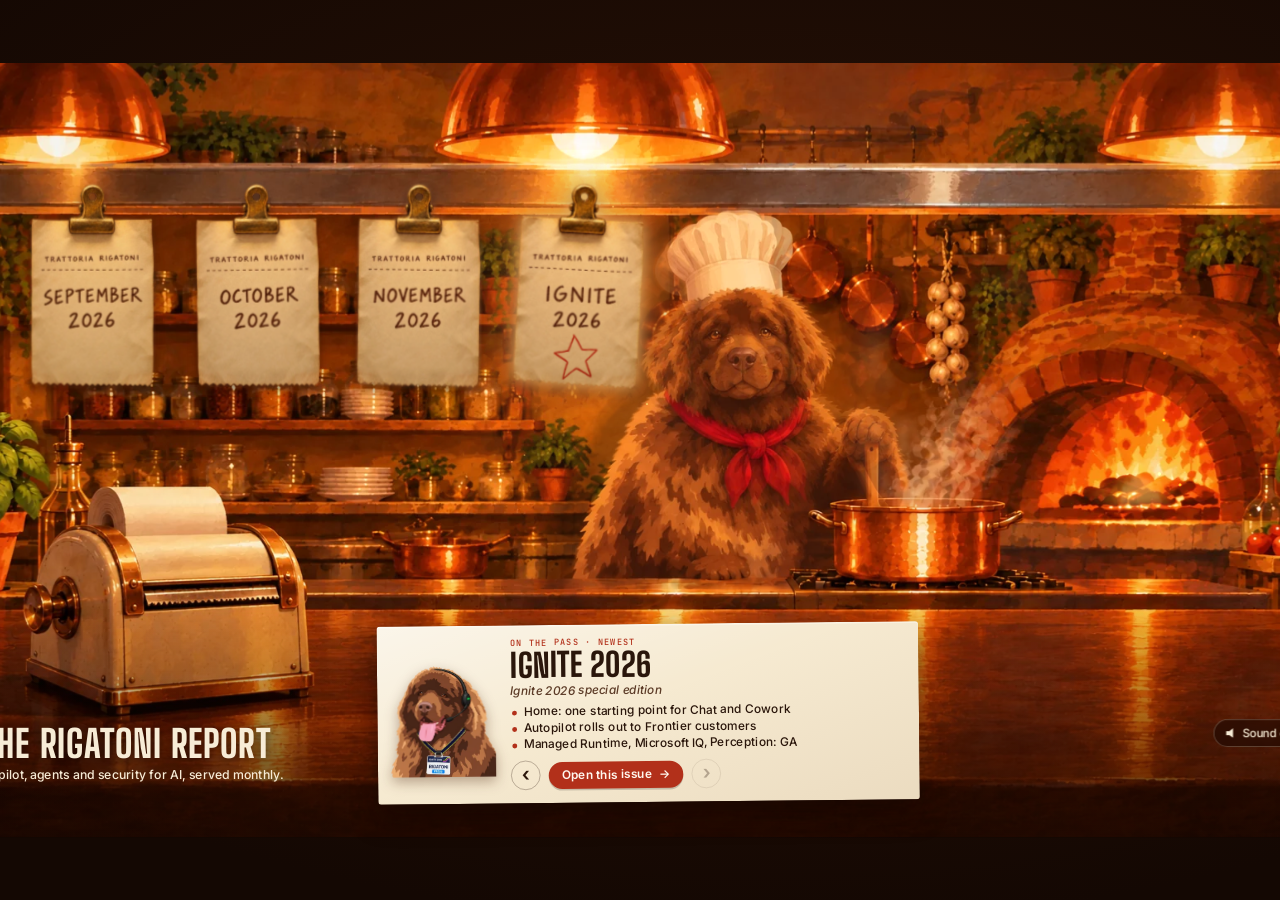
==== commit 8cbbc73f: "Add files via upload" ====
--- a/index.html
+++ b/index.html
@@ -1,434 +1,139 @@
 <!doctype html>
-<html lang="en-CA" data-theme="2026-11-ignite">
-<head><meta charset="utf-8"><meta name="MSRAI_Label_dbd012e0-e600-4c3e-83b7-7d3141c15efc_AI_Disclosure" content="Made with AI"><meta name="viewport" content="width=device-width, initial-scale=1">
-<title>The Rigatoni Report · Ignite 2026 special edition</title><meta name="description" content="Ignite 2026 in one read: Autopilot, Home, Copilot Managed Runtime, Microsoft IQ, FinOps for AI, Microsoft Perception and new MAI models. Switch between the Copilot & AI view and the Security view.">
-<link rel="preconnect" href="https://fonts.googleapis.com"><link rel="preconnect" href="https://fonts.gstatic.com" crossorigin>
-<link href="https://fonts.googleapis.com/css2?family=Big+Shoulders+Display:wght@700;800;900&family=Inter:wght@400;500;600;700&family=JetBrains+Mono:wght@500;700&display=swap" rel="stylesheet">
-<style>
-:root{--paper:#FAF7F0;--card:#FFFFFF;--ink:#23272E;--ink-soft:#5C6470;--hair:#E3DFD3;--hair-strong:#CFCAB9;
---ground:#01033B;--ground2:#0E1045;--deep:#020125;--grid:#2E3F95;--blue:#0251ED;--blue-t:#0249D4;--yellow:#FCE400;--gold-t:#7A5200;
---magenta:#EE5DE7;--mag-t:#A4129D;--green:#35E769;--green-t:#0B6B2E;--teal:#27BA98;--amber:#F8B849;--on:#F4FAFD;--on-soft:#B1D9EE;
---panel:#E8EAFA;--panel-line:#CDD1F0;--tint:#EEF0FF;--sec:#107C41;--sec-tint:#E8F6EC;
---s2:#026F72;--s3:#7450B5;--s4:#8C5A0E;
---c-copilot:#0F6CBD;--c-edge:#0C7C8C;--c-word:#185ABD;--c-teams:#4B53BC;--c-d365:#002050;
---display:"Big Shoulders Display","Arial Narrow","Roboto Condensed","Helvetica Neue",Arial,sans-serif;
---body:"Inter","Segoe UI",system-ui,-apple-system,Arial,sans-serif;--mono:"JetBrains Mono","Cascadia Mono",Consolas,"Courier New",monospace;
---neon:linear-gradient(90deg,var(--yellow),var(--magenta) 45%,var(--blue));--neon-sec:linear-gradient(90deg,var(--green),var(--teal) 55%,var(--blue))}
-*{box-sizing:border-box}html{scroll-behavior:smooth}
-body{margin:0;font-family:var(--body);font-size:15px;line-height:1.5;color:var(--ink);background:var(--paper);-webkit-font-smoothing:antialiased}
-a{color:inherit}main:focus{outline:none}h1,h2,h3,p{margin:0}
-:focus-visible{outline:3px solid var(--ink);outline-offset:2px;box-shadow:0 0 0 6px var(--yellow);border-radius:4px}
-.lens-in{position:fixed;top:0;left:0;width:1px;height:1px;overflow:hidden;clip:rect(0 0 0 0);margin:0;opacity:0}
-.vh{position:absolute;width:1px;height:1px;overflow:hidden;clip:rect(0 0 0 0);white-space:nowrap;margin:0;opacity:0}
-.skip:focus{position:fixed!important;top:8px;left:8px;width:auto;height:auto;clip:auto;z-index:99;background:#fff;padding:8px 12px;opacity:1}
-.wrap{max-width:1120px;margin:0 auto;padding:0 18px}
-h2{font-family:var(--display);font-weight:800;font-size:clamp(26px,3vw,34px);line-height:1.05;text-transform:uppercase;letter-spacing:.02em}
-h2 .ac{color:var(--blue-t)}[data-lens="sec"] h2 .ac{color:var(--sec)}
-h3{font-weight:700;font-size:15.5px;line-height:1.3}
+<html lang="en">
+<head>
+<meta charset="utf-8">
+<meta name="viewport" content="width=device-width, initial-scale=1, viewport-fit=cover">
+<title>The Rigatoni Report · Order up</title>
+<meta name="description" content="The Rigatoni Report: what's new in Microsoft 365 Copilot, agents and security for AI, served monthly by your Microsoft team.">
+<meta property="og:title" content="The Rigatoni Report">
+<meta property="og:description" content="Copilot, agents and security for AI, served monthly.">
+<meta property="og:image" content="assets/img/og-image.jpg">
+<meta property="og:type" content="website">
+<meta name="theme-color" content="#1a0b04">
+<link rel="preconnect" href="https://fonts.googleapis.com">
+<link rel="preconnect" href="https://fonts.gstatic.com" crossorigin>
+<link rel="stylesheet" href="https://fonts.googleapis.com/css2?family=Big+Shoulders+Display:wght@700;800&family=Caveat:wght@600;700&family=Inter:wght@400;500;600&family=JetBrains+Mono:wght@500&display=swap">
+<link rel="preload" as="image" href="assets/img/kitchen-static.webp">
+<link rel="stylesheet" href="assets/landing.css">
+</head>
+<body>
+<a class="skip-link" href="#rail">Skip to the issues</a>
 
-/* ===== masthead: Ignite navy + neon light-tubes ===== */
-.mast{position:relative;overflow:hidden;color:var(--on);background:
-  radial-gradient(520px 380px at 78% 70%,rgba(2,81,237,.35),transparent 65%),
-  radial-gradient(420px 300px at 8% 0,rgba(238,93,231,.18),transparent 60%),
-  linear-gradient(160deg,var(--ground),var(--ground2) 55%,var(--deep))}
-.mast::before{content:"";position:absolute;inset:0;background:
-  repeating-linear-gradient(90deg,rgba(46,63,149,.28) 0 1px,transparent 1px 64px),
-  repeating-linear-gradient(0deg,rgba(46,63,149,.22) 0 1px,transparent 1px 64px);pointer-events:none}
-.tubes{position:absolute;inset:0;width:100%;height:100%;pointer-events:none}
-.tube{fill:none;stroke-linecap:round;stroke-dasharray:1600;stroke-dashoffset:1600;animation:light 3.2s cubic-bezier(.3,.1,.2,1) forwards}
-.t2{animation-delay:.35s}.t3{animation-delay:.7s}.t4{animation-delay:1s}.t5{animation-delay:1.25s}
-@keyframes light{to{stroke-dashoffset:0}}
-.mast-in{position:relative;max-width:1120px;margin:0 auto;padding:24px 18px 0;display:grid;grid-template-columns:1.35fr .8fr;gap:8px;align-items:end;min-height:370px}
-.mast-l{padding-bottom:36px;position:relative;z-index:2}
-.edition{display:flex;flex-wrap:wrap;gap:6px;font:600 11px var(--mono);letter-spacing:.1em;text-transform:uppercase}
-.chip{padding:4px 9px;border-radius:999px;border:1px solid var(--on-soft);color:var(--on-soft)}.chip.solid{background:var(--yellow);border-color:var(--yellow);color:var(--ground)}
-.chip.live::before{content:"";display:inline-block;width:7px;height:7px;border-radius:50%;background:var(--green);margin-right:6px;box-shadow:0 0 8px var(--green);vertical-align:1px}
-.mast h1{font-family:var(--display);font-weight:900;text-transform:uppercase;font-size:clamp(54px,9vw,112px);line-height:.86;margin-top:14px;letter-spacing:.005em}
-.mast h1 .r{display:block;background:linear-gradient(90deg,#fff 0%,#E2BAEB 60%,var(--yellow));-webkit-background-clip:text;background-clip:text;color:transparent}
-.ign{display:inline-block;margin-top:12px;font:800 clamp(18px,2.2vw,24px)/1 var(--display);letter-spacing:.14em;text-transform:uppercase;color:var(--yellow);text-shadow:0 0 14px rgba(252,228,0,.45)}
-.tagline{font-size:clamp(16px,1.8vw,19px);margin-top:10px;color:var(--on-soft);font-weight:500;max-width:36em}
-.mast-r{position:relative;display:flex;justify-content:center;z-index:1}
-.halo{position:absolute;bottom:20px;left:50%;width:360px;height:360px;margin-left:-180px;border-radius:50%;background:radial-gradient(circle at 50% 50%,rgba(2,81,237,.45),rgba(238,93,231,.12) 55%,transparent 70%)}
-.rig{position:relative;display:block;width:min(340px,100%);height:auto;filter:drop-shadow(0 0 1px rgba(244,250,253,.6)) drop-shadow(0 14px 22px rgba(0,0,0,.45));margin-bottom:-2px}
-.nameplate{position:absolute;left:-6px;bottom:60px;z-index:3;transform:rotate(-5deg);background:var(--ground);border:1.5px solid var(--yellow);color:var(--on);font:600 10.5px var(--mono);letter-spacing:.1em;text-transform:uppercase;padding:6px 11px;border-radius:9px;box-shadow:0 0 16px rgba(252,228,0,.35)}
-.nameplate b{display:block;font-family:var(--display);font-weight:800;font-size:22px;letter-spacing:.03em;color:var(--yellow)}
-@media(max-width:820px){.mast-in{grid-template-columns:1fr 150px;min-height:0;padding-top:18px}.mast-l{padding-bottom:18px}.rig{width:150px}.halo{width:180px;height:180px;margin-left:-90px;bottom:6px}.nameplate{display:none}.mast h1{font-size:52px}}
-@media(max-width:480px){.mast-in{grid-template-columns:1fr 104px}.rig{width:104px}.mast h1{font-size:clamp(34px,11vw,42px)}.halo{width:120px;height:120px;margin-left:-60px}}
+<main id="app" class="is-loading">
+  <div id="scene">
+    <div id="stage">
+      <img id="poster" src="assets/img/kitchen-static.webp" width="1680" height="944"
+           alt="Rigatoni the Newfoundland, in a chef's hat and red neckerchief, stirring sauce at a copper pot by a wood-fired oven in a warm trattoria kitchen.">
+      <canvas id="gl" aria-hidden="true"></canvas>
+      <div id="shade" aria-hidden="true"></div>
 
-/* ===== reader switch (CSS-only, no JavaScript) ===== */
-.lensbar{position:sticky;top:0;z-index:20;background:rgba(1,3,59,.97);border-top:1px solid var(--grid);border-bottom:3px solid transparent;border-image:var(--neon) 1;color:var(--on)}
-.lensbar .wrap{display:flex;flex-wrap:wrap;align-items:center;gap:8px 14px;padding-top:11px;padding-bottom:11px}
-.lensbar .lbl{font:800 19px/1 var(--display);letter-spacing:.06em;text-transform:uppercase;color:var(--yellow);text-shadow:0 0 10px rgba(252,228,0,.35)}
-.seg{display:inline-flex;gap:5px;padding:4px;border-radius:999px;background:var(--ground2);border:1px solid var(--grid)}
-.seg label{cursor:pointer;display:inline-flex;align-items:center;gap:9px;padding:10px 20px;border-radius:999px;font:700 17px var(--body);color:var(--on);transition:background-color .6s ease,color .6s ease}
-.seg label .n{font:700 12px var(--mono);padding:2px 7px;border-radius:999px;background:rgba(177,217,238,.16);color:var(--on-soft)}
-.seg label .dot{width:11px;height:11px;border-radius:50%}
-.d-all{background:conic-gradient(var(--yellow),var(--magenta),var(--blue),var(--green),var(--yellow))}.seg .sp{width:16px;height:16px;color:var(--yellow);filter:drop-shadow(0 0 4px rgba(252,228,0,.8))}#lens-ai:checked~.lensbar .sp{color:var(--ground);filter:none}.d-sec{background:var(--green);box-shadow:0 0 8px var(--green)}
-.seg label:hover{background:rgba(177,217,238,.12)}
-#lens-all:checked~.lensbar label[for=lens-all]{background:var(--on);color:var(--ground)}
-#lens-ai:checked~.lensbar label[for=lens-ai]{background:var(--yellow);color:var(--ground)}
-#lens-sec:checked~.lensbar label[for=lens-sec]{background:var(--green);color:var(--ground)}
-#lens-all:checked~.lensbar label[for=lens-all] .n,#lens-ai:checked~.lensbar label[for=lens-ai] .n,#lens-sec:checked~.lensbar label[for=lens-sec] .n{background:rgba(1,3,59,.14);color:var(--ground)}
-#lens-all:focus-visible~.lensbar label[for=lens-all],#lens-ai:focus-visible~.lensbar label[for=lens-ai],#lens-sec:focus-visible~.lensbar label[for=lens-sec]{outline:3px solid #fff;outline-offset:2px}
-.lensbar .hint{font-size:14.5px;color:var(--on-soft);margin-left:auto}
-.lensbar .hint span{display:none}#lens-all:checked~.lensbar .h-all,#lens-ai:checked~.lensbar .h-ai,#lens-sec:checked~.lensbar .h-sec{display:inline}
-@media screen{
- #lens-ai:checked~main [data-lens="sec"],#lens-sec:checked~main [data-lens="ai"]{display:none!important}
- .only{display:none}#lens-all:checked~main .only-all,#lens-ai:checked~main .only-ai,#lens-sec:checked~main .only-sec{display:block}
-}
-@media print{.lensbar{display:none}.only,.viewnote{display:none}}
-@media(max-width:480px){.seg{width:100%;justify-content:space-between}.seg label{padding:8px 9px;gap:5px;white-space:nowrap;font-size:14.5px}.seg label .n{display:none}}
-@media(max-width:700px){.lensbar .hint{display:none}.seg label{padding:8px 12px;font-size:15px}.lensbar .lbl{display:none}}
-.lchip{display:inline-block;font:700 10px var(--mono);letter-spacing:.08em;text-transform:uppercase;padding:2px 7px;border-radius:999px;vertical-align:2px}
-.lc-ai{background:var(--ground);color:var(--yellow)}.lc-sec{background:var(--ground);color:var(--green)}
-
-.bar{background:var(--tint);border-bottom:1px solid var(--panel-line)}
-.bar .wrap{display:flex;flex-wrap:wrap;gap:4px 12px;align-items:center;padding-top:8px;padding-bottom:8px;font-size:14.5px}
-.bar[data-lens="sec"] b{background:var(--sec)!important}.bar+.bar{border-top:0}.bar+.bar .wrap{padding-top:0}.bar b{font:700 10.5px var(--mono);letter-spacing:.1em;text-transform:uppercase;background:var(--blue-t);color:#fff;padding:2px 7px;border-radius:4px}.bar a{color:var(--blue-t);font-weight:600}
-
-section{padding:28px 0 0;scroll-margin-top:72px}
-.sh{position:relative;padding-left:16px;display:flex;align-items:baseline;flex-wrap:wrap;gap:6px 12px;padding-bottom:9px;margin-bottom:10px}
-.sh::after{content:"";position:absolute;left:0;right:0;top:35%;bottom:0;border-left:4px solid var(--blue);border-bottom:4px solid var(--blue);border-radius:0 0 0 14px;box-shadow:-2px 2px 8px -3px rgba(2,81,237,.55)}
-[data-lens="sec"] .sh::after{border-color:var(--green-t);box-shadow:-2px 2px 8px -3px rgba(11,107,46,.5)}
-#value .sh::after,#events .sh::after,#hits .sh::after{border-color:var(--mag-t);box-shadow:-2px 2px 8px -3px rgba(164,18,157,.45)}
-.k{font:700 11px var(--mono);letter-spacing:.12em;text-transform:uppercase;color:var(--blue-t);white-space:nowrap}[data-lens="sec"] .k{color:var(--sec)}
-.why{font-size:15px;color:var(--ink-soft);margin-bottom:10px}.why b{color:var(--ink)}
-.b{display:inline-block;font:700 10px var(--mono);letter-spacing:.04em;text-transform:uppercase;padding:1px 6px;border-radius:4px;border:1px solid;white-space:nowrap;vertical-align:1px}
-.b-ga{color:#0B5E32;background:#E7F5EC;border-color:#9CD3B0}.b-rolling{color:var(--ink);background:#F1F1F6;border-color:var(--hair-strong);border-style:dashed}
-.b-preview{color:#5B3E9C;background:#F1ECFA;border-color:#CDBDEB}.b-roadmap{color:#7A4A06;background:#FBF0DD;border-color:#E7C78E}.b-update{color:#9A3412;background:#FFEDE3;border-color:#F5B993}
-a.src-link{text-decoration:none}a.src-link:hover h3,a.src-link:focus-visible h3{text-decoration:underline;text-decoration-color:var(--blue);text-underline-offset:3px}
-.go{width:12px;height:12px;vertical-align:-1px;margin-left:4px;color:var(--blue-t)}
-
-/* opening */
-.top{display:grid;grid-template-columns:1.35fr 1fr;gap:20px;padding-top:18px;align-items:center}
-.opening{font-size:clamp(16.5px,1.8vw,18.5px);line-height:1.5;font-weight:500}
-.opening::first-letter{float:left;font-family:var(--display);font-weight:900;font-size:3.6em;line-height:.8;padding:4px 8px 0 0;color:var(--blue-t)}
-.defn{margin-top:6px;font-size:12.5px;color:var(--ink-soft)}.viewnote{margin-top:8px;font-size:14px;color:var(--ink-soft)}.viewnote b{color:var(--ink)}
-.glance{display:grid;grid-template-columns:repeat(2,1fr);border:1px solid var(--hair-strong);background:var(--card)}
-.g{display:block;text-decoration:none;padding:8px 11px;border-right:1px solid var(--hair);border-bottom:1px solid var(--hair)}.g:nth-child(2n){border-right:0}
-.g .v{font-family:var(--display);font-size:34px;line-height:1;font-weight:800;color:var(--ground)}.g .l{font-size:12.5px;font-weight:600;color:var(--ink-soft)}
-.g:hover .l{text-decoration:underline}
-@media screen{#lens-sec:checked~main .g[data-lens="both"]{grid-column:1/-1;border-right:0}}
-@media(max-width:820px){.top{grid-template-columns:1fr}}
-
-/* lead: 30% panel */
-.panel{background:var(--panel);border:1px solid var(--panel-line);border-radius:16px;padding:16px}
-.panel .why{color:var(--ink)}
-.tiles{display:grid;grid-template-columns:repeat(3,1fr);gap:10px}
-.tile{position:relative;display:flex;flex-direction:column;gap:4px;background:var(--card);border-radius:12px;padding:16px 14px 12px;text-decoration:none;overflow:hidden;box-shadow:0 1px 0 var(--panel-line),0 6px 16px -12px rgba(1,3,59,.45);transition:background-color 1.1s ease}
-.tile::before,.tile::after{content:"";position:absolute;left:0;right:0;top:0;height:4px;pointer-events:none}
-.tile::before{background:var(--neon)}
-.tile::after{background:var(--ground);opacity:.45;transform:scaleX(0);transform-origin:left center;transition:transform 1.1s cubic-bezier(.25,.1,.25,1)}
-.tile:hover,.tile:focus-visible{background-color:#FFFDF8}.tile:hover::after,.tile:focus-visible::after{transform:scaleX(1)}
-.tile .go,.ag .go,.vi .go,.hit .go{transition:transform 1.1s cubic-bezier(.25,.1,.25,1)!important}.tile:hover .go,.tile:focus-visible .go{transform:translateX(4px)}
-.tile .who{font-size:12.5px;font-weight:600;color:var(--blue-t)}.tile p{font-size:14.5px}
-.tile .when{margin-top:auto;padding-top:6px;font-size:12.5px;color:var(--ink-soft);border-top:1px dashed var(--hair)}
-.try{margin-top:10px;font-size:14.5px}.try b{font:700 10.5px var(--mono);letter-spacing:.1em;text-transform:uppercase;color:var(--ground);background:var(--yellow);padding:2px 7px;border-radius:4px;margin-right:6px}
-@media(max-width:860px){.tiles{grid-template-columns:repeat(2,1fr)}}@media(max-width:560px){.tiles{grid-template-columns:1fr}}
-
-/* app table */
-table.apps{width:100%;border-collapse:collapse;font-size:14.5px;background:var(--card);border:1px solid var(--hair-strong)}
-.apps th{font:700 10px var(--mono);letter-spacing:.08em;text-transform:uppercase;color:var(--ink-soft);text-align:left;padding:6px 8px;background:var(--tint);border-bottom:1px solid var(--hair-strong)}
-.apps td{padding:6px 8px;border-top:1px solid var(--hair);vertical-align:top}
-.apps tr.grp td{padding:6px 8px;border-top:2px solid var(--ac);font-family:var(--display);font-weight:800;font-size:18px;text-transform:uppercase;letter-spacing:.02em}
-.ico{display:inline-grid;place-items:center;min-width:22px;padding:0 4px;height:22px;border-radius:5px;font:700 12px var(--body);color:#fff;background:var(--ac);margin-right:8px;vertical-align:2px}
-.apps td.t{font-weight:700;width:22%}.apps td.t a{text-decoration:none}.apps td.t a:hover{text-decoration:underline}
-.apps td.who{width:12%;color:var(--blue-t);font-weight:600;font-size:13.5px}.apps td.where{width:13%;font-size:13.5px;color:var(--ink-soft)}.apps td.when{width:15%;font-size:13px;color:var(--ink-soft)}
-@media(max-width:760px){.apps thead{position:absolute;width:1px;height:1px;overflow:hidden;clip:rect(0 0 0 0)}
- .apps,.apps tbody,.apps tr,.apps td{display:block;width:auto!important}.apps tr{padding:7px 10px;border-top:1px solid var(--hair)}.apps td{border:0;padding:1px 0}
- .apps td[data-l]::before{content:attr(data-l) ': ';font-weight:700;font-size:12px;color:var(--ink-soft)}.apps tr.grp{padding:0}.apps tr.grp td{padding:6px 10px}}
-
-/* agents */
-.agents{display:grid;grid-template-columns:repeat(3,1fr);border-top:1px solid var(--hair-strong)}
-.ag{display:block;padding:9px 12px 9px 10px;border-bottom:1px solid var(--hair);border-left:4px solid var(--ac);text-decoration:none}
-.ag:hover .go,.ag:focus-visible .go{transform:translateX(4px)}.ag .go{transition:transform .8s}.ag p{font-size:14.5px;margin-top:2px}.ag .when{font-size:12.5px;color:var(--ink-soft);margin-top:3px}
-@media(max-width:900px){.agents{grid-template-columns:repeat(2,1fr)}}@media(max-width:600px){.agents{grid-template-columns:1fr}}
-.autopilot-note{font-size:12.5px;color:var(--ink-soft);margin-top:6px}
-
-/* value band (dark, Ignite) */
-.value{background:linear-gradient(140deg,var(--ground),var(--ground2));color:var(--on);border-radius:16px;padding:16px 18px;position:relative;overflow:hidden}
-.value::after{content:"";position:absolute;right:-30px;bottom:-30px;width:180px;height:180px;border-radius:50%;border:6px solid rgba(252,228,0,.55);box-shadow:0 0 18px rgba(252,228,0,.35)}
-.value .why{color:var(--on-soft)}.value .why b{color:#fff}
-.vgrid{display:grid;grid-template-columns:repeat(3,1fr);gap:0;position:relative;z-index:1}
-.vi{display:block;text-decoration:none;padding:6px 14px 4px 0}.vi+.vi{padding-left:14px;border-left:1px solid rgba(177,217,238,.25)}
-.vi h3{color:#fff}.vi p{font-size:14px;color:var(--on-soft);margin-top:3px}.vi .when{font-size:12.5px;color:var(--yellow);margin-top:4px;font-weight:600}
-.vi .go{color:var(--yellow);transition:transform .8s}.vi:hover .go,.vi:focus-visible .go{transform:translateX(4px)}.vi:hover h3{text-decoration:underline}
-@media(max-width:760px){.vgrid{grid-template-columns:1fr}.vi+.vi{padding-left:0;border-left:0;border-top:1px solid rgba(177,217,238,.25);padding-top:8px}}
-
-/* security */
-.pillars{display:grid;grid-template-columns:repeat(3,1fr);border-top:3px solid var(--sec);margin-bottom:12px}
-.pil{display:flex;flex-direction:column;padding:10px 14px 10px 0}.pil+.pil{padding-left:14px;border-left:1px solid var(--hair)}
-.pil .pk{align-self:flex-start;font:700 10.5px var(--mono);letter-spacing:.12em;text-transform:uppercase;color:var(--green);background:var(--ground);padding:2px 7px;border-radius:4px}
-.pil h3{font-family:var(--display);font-weight:800;font-size:21px;line-height:1.02;text-transform:uppercase;margin-top:6px}
-.pil ul{margin:5px 0 0;padding-left:16px;font-size:14px}.pil li+li{margin-top:3px}
-.pil .src{font-size:12.5px;margin-top:auto;padding-top:5px;color:var(--ink-soft)}.pil .src a{font-weight:600}
-@media(max-width:860px){.pillars{grid-template-columns:1fr}.pil+.pil{padding-left:0;border-left:0;border-top:1px solid var(--hair)}}
-.secgrid{display:grid;grid-template-columns:1.12fr .88fr;gap:22px;align-items:start}
-.more-h{font-family:var(--display);font-weight:800;font-size:21px;text-transform:uppercase;line-height:1;margin:2px 0 4px}
-.controls{list-style:none;margin:0;padding:0;counter-reset:c}
-.controls li{counter-increment:c;display:grid;grid-template-columns:26px 1fr;gap:8px;padding:7px 0;border-bottom:1px solid var(--hair);font-size:14.5px}
-.controls li::before{content:counter(c);width:22px;height:22px;border-radius:50%;display:grid;place-items:center;font:700 11px var(--mono);color:#fff;background:var(--sec)}
-.controls a{font-weight:700;text-decoration:none}.controls a:hover{text-decoration:underline}
-.moves{background:var(--ground);color:var(--on);border-radius:16px;padding:16px 18px;position:relative;overflow:hidden}
-.moves::before{content:"";position:absolute;right:16px;top:-40px;width:70px;height:130px;border:5px solid var(--green);border-top:0;border-radius:0 0 40px 40px;opacity:.7;box-shadow:0 0 14px rgba(53,231,105,.4)}
-.moves h2{color:var(--on);position:relative}.moves .by{font-size:13px;color:var(--on-soft);margin-top:4px;position:relative;max-width:30em}
-.mv{padding:9px 0;border-bottom:1px solid rgba(177,217,238,.18)}.mv h3{color:#fff;font-size:15px}.mv p{font-size:14px;color:var(--on-soft);margin-top:2px}.mv .do{color:var(--green);font-weight:600}
-.mq{margin:10px 0 0;padding:0}.mq blockquote{margin:0;font-family:var(--display);font-weight:700;font-size:22px;line-height:1.15;color:#fff}
-.mq blockquote::before{content:"“";color:var(--green)}.mq blockquote::after{content:"”";color:var(--green)}
-.mq figcaption{font-size:13px;color:var(--on-soft);margin-top:4px}.mq a{color:var(--green);font-weight:600}
-@media(max-width:860px){.secgrid{grid-template-columns:1fr}}
-
-/* voices */
-.voices{display:grid;grid-template-columns:repeat(auto-fit,minmax(280px,1fr));border-top:1px solid var(--hair-strong)}
-.vc{margin:0;padding:10px 14px 10px 0;border-bottom:1px solid var(--hair)}.vc+.vc{padding-left:14px;border-left:1px solid var(--hair)}
-.vc blockquote{margin:0;font-family:var(--display);font-weight:700;font-size:21px;line-height:1.12}
-.vc blockquote::before{content:"“";color:var(--magenta)}.vc blockquote::after{content:"”";color:var(--magenta)}
-.vc[data-lens="sec"] blockquote::before,.vc[data-lens="sec"] blockquote::after{color:var(--sec)}.vc figcaption{font-size:13.5px;color:var(--ink-soft);margin-top:5px}.vc figcaption b{color:var(--ink)}.vc a{color:var(--blue-t);font-weight:600}
-@media(max-width:860px){.voices{grid-template-columns:1fr}.vc+.vc{padding-left:0;border-left:0}}
-
-/* events */
-.evgrid{display:grid;grid-template-columns:1.15fr 1fr;gap:18px;align-items:start}
-.feature{background:repeating-linear-gradient(90deg,rgba(46,63,149,.2) 0 1px,transparent 1px 48px),linear-gradient(140deg,var(--ground),var(--ground2));color:var(--on);border-radius:16px;padding:14px 18px;position:relative;overflow:hidden}
-.feature::after{content:"";position:absolute;right:16px;top:-6px;width:120px;height:120px;border:6px solid var(--magenta);border-top:0;border-right:0;border-radius:0 0 0 64px;opacity:.65;box-shadow:-4px 4px 14px -4px rgba(238,93,231,.6)}
-.feature::before{content:"";position:absolute;right:-6px;top:-6px;width:96px;height:150px;border:6px solid var(--yellow);border-top:0;border-right:0;border-radius:0 0 0 52px;opacity:.8}.feature>*{position:relative;z-index:1}
-.feature .tag{position:relative;font:700 10.5px var(--mono);letter-spacing:.12em;text-transform:uppercase;color:var(--ground);background:var(--yellow);padding:2px 8px;border-radius:4px}
-.feature .fd{position:relative;font-family:var(--display);font-weight:900;font-size:clamp(40px,11vw,56px);line-height:.9;text-transform:uppercase;margin-top:10px;color:var(--yellow)}
-.feature .fd small{font-size:22px;color:var(--on-soft);margin-left:6px}
-.feature h3{position:relative;font-family:var(--display);font-weight:800;font-size:30px;text-transform:uppercase;line-height:1;margin-top:4px;color:#fff}
-.feature p{font-size:15px;margin-top:8px}.feature ul{margin:8px 0 0;padding-left:0;list-style:none;display:flex;flex-wrap:wrap;gap:2px 18px;font-size:14px;color:var(--on-soft)}.feature li::before{content:"✦ ";color:var(--yellow)}
-.canada{margin-top:12px;display:flex;gap:14px;align-items:flex-start;padding:12px 14px;border-radius:14px;background:var(--tint);border:2px solid var(--yellow);border-left:8px solid var(--blue);box-shadow:0 0 10px rgba(252,228,0,.3)}
-.canada .cd{flex:0 0 auto;font-family:var(--display);font-weight:900;font-size:40px;line-height:.9;text-transform:uppercase;color:var(--blue-t)}.canada .cd small{display:block;font-size:16px;color:var(--ink-soft)}
-.canada .cb{flex:1 1 auto;min-width:0}.canada .tag{display:inline-block;font:700 10.5px var(--mono);letter-spacing:.12em;text-transform:uppercase;color:#fff;background:var(--blue-t);padding:2px 8px;border-radius:4px}
-.canada h3{font-family:var(--display);font-weight:800;font-size:23px;text-transform:uppercase;line-height:1;margin-top:5px}.canada p{font-size:14px;margin-top:3px}.canada .det{font-size:13px;color:var(--ink-soft)}
-.canada .cacta{margin-top:6px}@media(max-width:480px){.canada{flex-direction:column}}
-.ev{display:grid;grid-template-columns:54px 1fr auto;gap:10px;align-items:center;padding:10px 0;border-bottom:1px solid var(--hair)}
-.date{text-align:center;background:var(--tint);padding:4px 2px;border-radius:6px}
-.date .m{display:block;font-family:var(--display);font-weight:700;font-size:12px;letter-spacing:.06em;text-transform:uppercase;color:var(--blue-t)}.date .d{display:block;font-family:var(--display);font-size:26px;line-height:1;font-weight:800}
-[data-lens="sec"] .date .m{color:var(--sec)}[data-lens="sec"] .date{background:var(--sec-tint)}
-.ev h3{font-size:14.5px}.ev .det{font-size:13px;color:var(--ink-soft)}
-@media screen{#lens-ai:checked~main .evgrid,#lens-sec:checked~main .evgrid{grid-template-columns:1fr}#lens-ai:checked~main .evlist,#lens-sec:checked~main .evlist{display:grid;grid-template-columns:repeat(auto-fit,minmax(320px,1fr));column-gap:18px}}
-@media(max-width:860px){.evgrid{grid-template-columns:1fr}}@media(max-width:520px){.ev{grid-template-columns:50px 1fr}.ev .cta{grid-column:2;justify-self:start}}
-
-.cta{display:inline-flex;align-items:center;gap:6px;margin-top:10px;text-decoration:none;font:700 14px var(--body);border-radius:999px;padding:9px 18px;background:var(--yellow);color:var(--ground);box-shadow:0 0 0 0 rgba(252,228,0,0);transition:box-shadow 1.1s cubic-bezier(.25,.1,.25,1),background-color 1.1s}
-.cta:hover,.cta:focus-visible{box-shadow:0 0 18px rgba(252,228,0,.55)}.cta svg{width:13px;height:13px;transition:transform .8s}.cta:hover svg{transform:translateX(4px)}
-.cta.ghost{background:transparent;color:inherit;border:1.5px solid currentColor;padding:6px 13px;font-size:13px;margin-top:0}.cta.ghost:hover,.cta.ghost:focus-visible{box-shadow:none;background:rgba(2,81,237,.1)}
-.feature .cta.ghost,.close .cta.ghost{color:var(--on)}
-
-.hits{display:grid;grid-template-columns:repeat(2,1fr);border-top:1px solid var(--hair-strong)}
-.hit{display:block;padding:9px 12px;border-bottom:1px solid var(--hair);text-decoration:none;font-size:14.5px}.hit:nth-child(odd){padding-left:0;border-right:1px solid var(--hair)}
-.hit .go{transition:transform .8s}.hit:hover .go,.hit:focus-visible .go{transform:translateX(4px)}
-@media(max-width:760px){.hits{grid-template-columns:1fr}.hit{padding-left:0;border-right:0!important}}
-
-.close{margin-top:28px;display:grid;grid-template-columns:116px 1fr;gap:18px;align-items:center;padding:16px 20px;border-radius:16px;color:var(--on);background:radial-gradient(320px 200px at 90% 120%,rgba(238,93,231,.35),transparent 70%),linear-gradient(135deg,var(--deep),var(--ground) 55%,var(--ground2));position:relative;overflow:hidden}
-.close::after{content:"";position:absolute;left:0;right:0;bottom:0;height:4px;background:var(--neon)}
-.pup{width:116px;height:116px;border-radius:50%;object-fit:cover;object-position:50% 12%;background:radial-gradient(circle,var(--blue),var(--ground));border:3px solid var(--yellow);box-shadow:0 0 16px rgba(252,228,0,.35)}
-.close .big{font-size:17px;line-height:1.4;font-weight:600}.close .ctas{display:flex;flex-wrap:wrap;gap:8px;align-items:center;margin-top:4px}
-.sign{margin-top:10px;font-family:var(--display);font-weight:800;font-size:26px;text-transform:uppercase;line-height:1;color:var(--yellow)}
-.sign span{display:block;font-family:var(--body);font-weight:500;font-size:13.5px;text-transform:none;color:var(--on-soft);margin-top:4px}
-footer{margin:12px 0 26px;font-size:10.5px;line-height:1.4;color:var(--ink-soft)}footer b{font-family:var(--display);font-weight:800;font-size:12px;text-transform:uppercase;color:var(--ink);letter-spacing:.02em}footer p+p{margin-top:4px}
-@media(max-width:560px){.close{grid-template-columns:1fr}}
-.mast :focus-visible,.value :focus-visible,.moves :focus-visible,.feature :focus-visible,.close :focus-visible{outline-color:#fff;box-shadow:0 0 0 6px var(--deep)}
-@media screen and (min-width:1180px){html{zoom:1.1}}@media screen and (min-width:1360px){html{zoom:1.18}}@media screen and (min-width:1500px){html{zoom:1.25}}
-.tile p,.ag p,.hit,.controls li,.pil ul,.mv p,.canada p,.feature ul,.vi p,.vc figcaption{font-size:15px}
-@media (prefers-reduced-motion:reduce){*,*::before,*::after{animation:none!important;transition:none!important;scroll-behavior:auto!important}.tube,.pring{stroke-dashoffset:0}.go,.cta svg{transform:none!important}}
-@media print{html{zoom:1}body{font-size:10.5pt;background:#fff}.skip{display:none}.mast-in{min-height:0}.tube,.pring{animation:none;stroke-dashoffset:0}
- .mast,.panel,.value,.moves,.phero,.ptxt .pk,.feature,.close,.ico,.controls li::before,.date,.b,.cta,.lchip,.pil .pk{-webkit-print-color-adjust:exact;print-color-adjust:exact}
- section{padding-top:14px}.tile,.spot,.pil,.ag,.ev,.mv,.controls li,.apps tr,.hit,.vc,.vi{break-inside:avoid}h2,.sh{break-after:avoid}
- a.cta[href^="http"]::after,.controls a[href^="http"]::after,.apps td.t a[href^="http"]::after,.pil .src a[href^="http"]::after{content:" (" attr(href) ")";font:7.5pt var(--mono);color:var(--ink-soft);word-break:break-all}}
-/* go deeper strip */
-.deeper{border-top:1px solid var(--hair-strong);border-bottom:1px solid var(--hair-strong);padding:9px 0 8px;margin:2px 0 16px}
-.deeper .bonl{font-size:15.5px;font-weight:500}.deeper .bonl a{font-weight:700;color:var(--blue-t)}
-.deeper .row{display:flex;flex-wrap:wrap;align-items:center;gap:6px;margin-top:7px}
-.deeper .rl{font:700 10.5px var(--mono);letter-spacing:.1em;text-transform:uppercase;color:var(--ink-soft);min-width:9.5em}
-.deeper .row a{display:inline-block;padding:3px 11px;border:1px solid var(--hair-strong);border-radius:999px;background:var(--card);font-size:13.5px;font-weight:600;color:var(--ink);text-decoration:none;transition:border-color 1.1s ease,background-color 1.1s ease}
-.deeper .row a:hover,.deeper .row a:focus-visible{border-color:var(--blue-t);background:var(--tint)}
-.deeper .row[data-lens="sec"] a:hover,.deeper .row[data-lens="sec"] a:focus-visible{border-color:var(--sec);background:var(--sec-tint)}
-/* spotlight */
-.spots{display:grid;grid-template-columns:1fr 1fr;gap:14px}
-.spot{position:relative;display:flex;flex-direction:column;background:var(--card);border:1px solid var(--panel-line);border-radius:16px;padding:18px 18px 12px;overflow:hidden;box-shadow:0 6px 16px -12px rgba(1,3,59,.45)}
-.spot::before{content:"";position:absolute;left:0;right:0;top:0;height:5px;background:var(--neon)}
-.spot .pk{align-self:flex-start;font:700 10.5px var(--mono);letter-spacing:.12em;text-transform:uppercase;color:var(--yellow);background:var(--ground);padding:3px 8px;border-radius:4px}
-.spot h3{font-family:var(--display);font-weight:900;font-size:clamp(24px,2.6vw,31px);line-height:1;text-transform:uppercase;margin-top:8px}
-.spot .lede{font-size:15.5px;margin-top:6px}
-.spot ul{margin:8px 0 0;padding-left:17px;font-size:15px}.spot li+li{margin-top:4px}
-.gain{display:grid;grid-template-columns:1fr 1fr;margin-top:auto;padding-top:10px}
-.gain div{border-top:1px solid var(--hair);padding:8px 10px 0 0}.gain div+div{padding-left:12px;border-left:1px solid var(--hair)}
-.gain b{display:block;font:800 17px/1.05 var(--display);text-transform:uppercase;color:var(--blue-t)}.gain span{font-size:14px;color:var(--ink-soft)}
-.spot .src{font-size:13px;margin-top:8px;color:var(--ink-soft)}.spot .src a{font-weight:600}
-@media(max-width:860px){.spots{grid-template-columns:1fr}}
-/* security table */
-table.apps.sect{margin-bottom:14px}.sect td.t{width:24%}.sect td.where{width:15%}.sect td.when{width:16%}
-.secgrid .pil{border-top:3px solid var(--sec);padding:10px 0 0}.secgrid .pil h3{font-size:24px}
-
-/* perception hero */
-.phero{display:grid;grid-template-columns:minmax(260px,.85fr) 1.15fr;gap:8px 22px;background:linear-gradient(140deg,var(--deep),var(--ground) 55%,var(--ground2));color:var(--on);border-radius:16px;padding:18px 20px;position:relative;overflow:hidden;border-top:4px solid transparent;border-image:var(--neon-sec) 1}
-.pvis{display:flex;flex-direction:column;align-items:center;justify-content:center}
-.pgfx{width:100%;max-width:330px;height:auto}
-.pgfx .pc1{font:900 15px var(--display);letter-spacing:.08em;fill:#fff}.pgfx .pc2{font:800 11px var(--display);letter-spacing:.14em;fill:var(--ground)}
-.pgfx .pl{font:800 14px var(--display);letter-spacing:.08em}.pgfx .ps{font:500 11.5px var(--body);fill:var(--on-soft)}
-.pring{stroke-dasharray:470;stroke-dashoffset:470;animation:light 2.4s ease-out .3s forwards}
-.pstat{display:flex;gap:12px;align-items:center;border-top:1px solid rgba(177,217,238,.25);padding-top:10px;margin-top:6px;width:100%}
-.pstat b{font:900 52px/0.9 var(--display);color:var(--green);text-shadow:0 0 16px rgba(53,231,105,.45)}.pstat span{font-size:14px;color:var(--on-soft)}
-.ptxt .pk{display:inline-block;font:700 10.5px var(--mono);letter-spacing:.12em;text-transform:uppercase;color:var(--ground);background:var(--green);padding:3px 8px;border-radius:4px}
-.ptxt h3{font-family:var(--display);font-weight:900;font-size:clamp(28px,3.2vw,38px);line-height:.98;text-transform:uppercase;color:#fff;margin-top:8px}
-.ptxt .lede{font-size:16px;color:var(--on);margin-top:6px}
-.ptxt ul{margin:8px 0 0;padding-left:17px;font-size:15px;color:var(--on-soft)}.ptxt li+li{margin-top:5px}.ptxt li b{color:#fff}
-.ptxt .src{font-size:13px;margin-top:10px;color:var(--on-soft)}.ptxt a{color:var(--green);font-weight:600}
-.phero :focus-visible{outline-color:#fff;box-shadow:0 0 0 6px var(--deep)}
-@media(max-width:820px){.phero{grid-template-columns:1fr}.pgfx{max-width:260px}}
-#perception .sh::after{border-color:var(--green-t)}
-/* three moves, full width */
-.moves.wide{margin-top:4px}.moves.wide .mvg{display:grid;grid-template-columns:repeat(3,1fr);gap:0 20px;position:relative;margin-top:6px}
-.moves.wide .mv{border-bottom:0;border-top:1px solid rgba(177,217,238,.18)}
-.moves.wide .mq{max-width:52em}
-@media(max-width:820px){.moves.wide .mvg{grid-template-columns:1fr}}
+      <nav id="rail" aria-label="Issues on the ticket rail"></nav>
 
 
-/* jump rail (v6): CSS-only section index, right edge, wide screens */
-html{scroll-behavior:smooth}@media (prefers-reduced-motion:reduce){html{scroll-behavior:auto}}
-main section{scroll-margin-top:14px}
-.jr{display:none}
-@media screen and (min-width:1360px){
-.jr{display:flex;flex-direction:column;gap:3px;position:fixed;right:6px;top:50%;transform:translateY(-50%);z-index:50;padding:8px 5px;border-radius:999px;background:rgba(1,3,59,.86);border:1px solid #2E3F95;box-shadow:0 4px 18px rgba(1,3,59,.35)}
-.jr a{position:relative;display:flex;align-items:center;justify-content:center;width:16px;height:22px;text-decoration:none;border-radius:999px}
-.jr a i{display:block;width:8px;height:8px;border-radius:50%;background:#7FA8FF;transition:transform .35s ease,box-shadow .35s ease}
-.jr a[data-lens="sec"] i{background:#35E769}.jr a.both i{background:#EE5DE7}.jr a.top i{background:transparent;border:2px solid #F4FAFD;width:6px;height:6px}
-.jr a span{position:absolute;right:calc(100% + 10px);top:50%;transform:translateY(-50%);white-space:nowrap;font:600 12.5px/1 Inter,'Segoe UI',Arial,sans-serif;color:#F4FAFD;background:#01033B;border:1px solid #2E3F95;padding:6px 9px;border-radius:7px;opacity:0;pointer-events:none;transition:opacity .25s ease}
-.jr:hover a span,.jr a:focus-visible span{opacity:1}
-.jr a:hover i,.jr a:focus-visible i{transform:scale(1.45);box-shadow:0 0 0 3px rgba(252,228,0,.55)}
-.jr a:focus-visible{outline:2px solid #FCE400;outline-offset:1px}
-#lens-ai:checked~.jr [data-lens="sec"],#lens-sec:checked~.jr [data-lens="ai"]{display:none}
+
+      <section id="card" aria-live="polite">
+        <img class="c-cover" src="" alt="">
+        <div class="c-body">
+          <p class="c-kicker">On the pass</p>
+          <h1 class="c-title"></h1>
+          <p class="c-edition"></p>
+          <ul class="c-list"></ul>
+          <div class="c-actions">
+            <button class="c-nav c-prev" type="button" aria-label="Older issue">&#8249;</button>
+            <a class="c-open" href="#">Open this issue <span aria-hidden="true">&rarr;</span></a>
+            <button class="c-nav c-next" type="button" aria-label="Newer issue">&#8250;</button>
+          </div>
+        </div>
+      </section>
+
+      <header id="brand">
+        <p class="b-mark">The Rigatoni Report</p>
+        <p class="b-tag">Copilot, agents and security for AI, served monthly.</p>
+      </header>
+
+      <div id="ui">
+        <button id="sound" type="button" aria-pressed="false"><span class="s-icon" aria-hidden="true"></span><span class="s-label">Sound off</span></button>
+      </div>
+    </div>
+  </div>
+  <div id="below"></div>
+</main>
+
+<noscript>
+  <div class="noscript">
+    <p class="b-mark">The Rigatoni Report</p>
+    <ul>
+      <li><a href="issues/2026-11-ignite/">Ignite 2026 · Ignite 2026 special edition</a></li>
+      <li><a href="issues/2026-11/">November 2026 · Maple &amp; flannel edition</a></li>
+      <li><a href="issues/2026-10/">October 2026 · Halloween edition</a></li>
+      <li><a href="issues/2026-09/">September 2026 · Back-to-school edition</a></li>
+    </ul>
+  </div>
+</noscript>
+
+<!-- ISSUE LIST: oldest first, newest last. To publish a month, add the issue folder and one entry here. -->
+<script type="application/json" id="issues-data">
+{
+  "issues": [
+    {
+      "id": "2026-09",
+      "month": "September",
+      "year": 2026,
+      "edition": "Back-to-school edition",
+      "href": "issues/2026-09/",
+      "cover": "assets/img/cover-2026-09.webp",
+      "ticket": "assets/img/ticket-2026-09.webp",
+      "headlines": [
+        "Cowork and Chat do more, and show credit use",
+        "Agents that build, and agents you can govern",
+        "Agent 365: one place to manage agents"
+      ]
+    },
+    {
+      "id": "2026-10",
+      "month": "October",
+      "year": 2026,
+      "edition": "Halloween edition",
+      "href": "issues/2026-10/",
+      "cover": "assets/img/cover-2026-10.webp",
+      "ticket": "assets/img/ticket-2026-10.webp",
+      "headlines": [
+        "One Copilot for chat, work and apps",
+        "Build apps and agents with guardrails",
+        "Frontier Transformation Days – Calgary"
+      ]
+    },
+    {
+      "id": "2026-11",
+      "month": "November",
+      "year": 2026,
+      "edition": "Maple & flannel edition",
+      "href": "issues/2026-11/",
+      "cover": "assets/img/cover-2026-11.webp",
+      "ticket": "assets/img/ticket-2026-11.webp",
+      "headlines": [
+        "Cowork becomes a place to hand off real work",
+        "Agents get accounts, memory and budgets",
+        "Microsoft Frontier Tour – Toronto"
+      ]
+    },
+    {
+      "id": "2026-11-ignite",
+      "month": "Ignite",
+      "year": 2026,
+      "edition": "Ignite 2026 special edition",
+      "href": "issues/2026-11-ignite/",
+      "cover": "assets/img/cover-2026-11-ignite.webp",
+      "ticket": "assets/img/ticket-2026-11-ignite.webp",
+      "headlines": [
+        "Home: one starting point for Chat and Cowork",
+        "Autopilot rolls out to Frontier customers",
+        "Managed Runtime, Microsoft IQ, Perception: GA"
+      ]
+    }
+  ]
 }
-@media print{.jr{display:none!important}}
-</style></head>
-<body><svg width="0" height="0" style="position:absolute" aria-hidden="true"><defs>
-<symbol id="arr" viewBox="0 0 16 16"><path d="M3 8h9M8 4l4 4-4 4" fill="none" stroke="currentColor" stroke-width="1.8" stroke-linecap="round" stroke-linejoin="round"/></symbol>
-<symbol id="spark" viewBox="0 0 24 24"><path d="M12 2c.6 4.6 2.4 6.9 7 8-4.6 1.1-6.4 3.4-7 8-.6-4.6-2.4-6.9-7-8 4.6-1.1 6.4-3.4 7-8z" fill="currentColor"/></symbol>
-</defs></svg>
-<a class="vh skip" href="#main">Skip to the news</a>
-<header class="mast"><svg class="tubes" viewBox="0 0 1200 400" preserveAspectRatio="xMidYMid slice" aria-hidden="true" focusable="false">
-<defs><filter id="glow" x="-20%" y="-20%" width="140%" height="140%"><feGaussianBlur stdDeviation="6" result="b"/><feMerge><feMergeNode in="b"/><feMergeNode in="SourceGraphic"/></feMerge></filter>
-<linearGradient id="gb" x1="0" y1="0" x2="0" y2="1"><stop offset="0" stop-color="#0251ED"/><stop offset=".7" stop-color="#27BA98"/><stop offset="1" stop-color="#35E769"/></linearGradient>
-<linearGradient id="gy" x1="0" y1="0" x2="1" y2="0"><stop offset="0" stop-color="#84D159"/><stop offset="1" stop-color="#FCE400"/></linearGradient></defs>
-<g filter="url(#glow)">
-<path class="tube t1" d="M870 -10 V250 Q870 330 790 330 H640" stroke="url(#gb)" stroke-width="14"/>
-<path class="tube t2" d="M892 -10 V250 Q892 352 790 352 H690" stroke="#35E769" stroke-width="2.5"/>
-<path class="tube t3" d="M1210 120 H1120 Q1040 120 1040 200 V420" stroke="#FCE400" stroke-width="14"/>
-<path class="tube t4" d="M1210 150 H1124 Q1070 150 1070 204 V420" stroke="#EE5DE7" stroke-width="12"/>
-<path class="tube t5" d="M-10 386 H360" stroke="url(#gy)" stroke-width="10"/>
-</g></svg>
-  <div class="mast-in"><div class="mast-l">
-      <div class="edition"><span class="chip solid">Ignite 2026 special edition</span><span class="chip live">Live from San Francisco</span><span class="chip">November 17–20, 2026</span></div>
-      <h1>The <span class="r">Rigatoni</span> Report</h1>
-      <span class="ign">Microsoft Ignite 2026 · San Francisco and online</span>
-      <p class="tagline">What Microsoft announced at Ignite for Copilot, agents<br>and security, sorted so you can act on it.</p></div>
-    <div class="mast-r"><div class="halo" aria-hidden="true"></div>
-      <img class="rig" src="[data-uri]" alt="Rigatoni the Newfoundland wearing a presenter headset and an Ignite 2026 press badge on a navy lanyard" width="560" height="589">
-      <div class="nameplate" aria-hidden="true">Press pass<b>Rigatoni</b></div></div></div>
-</header>
-<input class="lens-in" type="radio" name="lens" id="lens-all" checked aria-label="Reader view: Everything, 53 items"><input class="lens-in" type="radio" name="lens" id="lens-ai" aria-label="Reader view: Copilot and AI, 31 items"><input class="lens-in" type="radio" name="lens" id="lens-sec" aria-label="Reader view: Security, 25 items">
-<div class="lensbar"><div class="wrap">
-  <span class="lbl">Choose your view</span>
-  <div class="seg" aria-hidden="true"><label for="lens-all"><span class="dot d-all" aria-hidden="true"></span>Everything <span class="n">53</span></label><label for="lens-ai"><svg class="dot sp" aria-hidden="true"><use href="#spark"/></svg>Copilot &amp; AI <span class="n">31</span></label><label for="lens-sec"><span class="dot d-sec" aria-hidden="true"></span>Security <span class="n">25</span></label></div>
-  <span class="hint"><span class="h-all">All of Ignite, Copilot first.</span><span class="h-ai">Productivity, agents and AI value.</span><span class="h-sec">Securing agents, data and the SOC.</span></span>
-</div></div>
-<nav class="jr" aria-label="Jump to a section">
-  <a class="top" href="#main"><i></i><span>Top</span></a>
-  <a href="#lead" data-lens="ai"><i></i><span>One front door</span></a>
-  <a href="#spot" data-lens="ai"><i></i><span>Two to know</span></a>
-  <a href="#apps" data-lens="ai"><i></i><span>App by app</span></a>
-  <a href="#perception" data-lens="sec"><i></i><span>Microsoft Perception</span></a>
-  <a href="#security" data-lens="sec"><i></i><span>Security, area by area</span></a>
-  <a href="#h-moves" data-lens="sec"><i></i><span>Three moves</span></a>
-  <a class="both" href="#value"><i></i><span>FinOps for AI</span></a>
-  <a href="#voices" data-lens="ai"><i></i><span>Heard on stage</span></a>
-  <a class="both" href="#events"><i></i><span>Events</span></a>
-  <a class="both" href="#hits"><i></i><span>Also worth knowing</span></a>
-</nav>
-<main id="main" tabindex="-1">
-<div class="bar" data-lens="ai" role="note" aria-label="Admin tip"><div class="wrap"><b>Admin tip</b><span>Now GA: choose which users and groups get each plugin and skill in Copilot and Cowork, from the Microsoft 365 admin center. Set it before you open Cowork widely. <a href="https://techcommunity.microsoft.com/blog/agent-365-blog/whats-new-in-microsoft-agent-365-ignite-2026/4571753">Details</a></span></div></div><div class="bar" data-lens="sec" role="note" aria-label="Check this week"><div class="wrap"><b>Check this week</b><span>Now GA: Defender runtime protection for local AI agents such as Claude Code and GitHub Copilot CLI. Start in Audit mode, then switch to Block. Requires Defender for Endpoint P2. <a href="https://techcommunity.microsoft.com/blog/microsoftthreatprotectionblog/ignite-2026-whats-new-in-microsoft-defender--sentinel/4569975">Details</a></span></div></div>
-<div class="wrap">
-  <div class="top"><div><p class="opening">Ignite 2026 turned Copilot into one platform: Chat, Cowork and Autopilot in one app, a managed runtime to host what people build, Microsoft IQ to ground it, and Agent 365 to govern it and track what it costs.</p><p class="viewnote only only-all"><b>Reading everything.</b> Use the switch above to see only Copilot &amp; AI news or only Security news.</p><p class="viewnote only only-ai"><b>Copilot &amp; AI view:</b> what saves your people time, where your apps and agents run, the new models, and how to manage AI spend.</p><p class="viewnote only only-sec"><b>Security view:</b> how to see, limit and stop agents, protect the data they use, and run your security operations center (SOC) with AI help.</p><p class="defn">Frontier is Microsoft's opt-in early-access program. Autopilot here is the personal agent in Microsoft Copilot, not Windows Autopilot device setup.</p></div><div class="glance" role="group" aria-label="At a glance"><a class="g" data-lens="both" href="https://azure.microsoft.com/en-us/blog/introducing-the-new-microsoft-iq-putting-your-organizations-intelligence-to-work-in-every-agent/"><div class="v">0</div><div class="l">new SKUs needed for Microsoft IQ, now generally available</div></a><a class="g" data-lens="ai" href="https://news.microsoft.com/events/ignite/2026/book-of-news/"><div class="v">5</div><div class="l">new Microsoft AI (MAI) models for code, images and security</div></a><a class="g" data-lens="sec" href="https://techcommunity.microsoft.com/blog/perception-blog/whats-new-with-microsoft-perception-at-ignite-2026/4571834"><div class="v">~80%</div><div class="l">of alerts in a typical Defender queue the Triage Agent now covers</div></a><a class="g" data-lens="sec" href="https://news.microsoft.com/events/ignite/2026/book-of-news/"><div class="v">100+</div><div class="l">specialized AI agents behind Codename MDASH code scanning</div></a></div></div>
-  <nav class="deeper" aria-label="Go deeper"><p class="bonl">For a more detailed look at everything Microsoft announced, read the <a href="https://news.microsoft.com/events/ignite/2026/book-of-news/">Microsoft Ignite 2026 Book of News</a>.</p><div class="row" data-lens="ai"><span class="rl">Go deeper · Copilot &amp; AI</span><a href="https://www.microsoft.com/en-us/copilot/blog/2026/11/17/copilot-at-microsoft-ignite-expanding-whats-possible-with-intelligence-built-for-work/">Microsoft Copilot at Ignite</a><a href="https://techcommunity.microsoft.com/blog/copilot-managed-runtime-blog/copilot-managed-runtime-is-now-generally-available-with-additional-new-preview-f/4571846">Copilot Managed Runtime</a><a href="https://azure.microsoft.com/en-us/blog/introducing-the-new-microsoft-iq-putting-your-organizations-intelligence-to-work-in-every-agent/">Microsoft IQ</a><a href="https://techcommunity.microsoft.com/blog/microsoft_365blog/whats-new-in-work-iq-at-ignite-2026-agents-that-get-work-done/4572219">Work IQ</a><a href="https://techcommunity.microsoft.com/blog/ai-finops-blog/introducing-microsoft-agent-365-business-analytics-turn-ai-investment-into-busin/4574149">FinOps for AI</a><a href="https://techcommunity.microsoft.com/blog/agent-365-blog/whats-new-in-microsoft-agent-365-ignite-2026/4571753">Agent 365</a><a href="https://blogs.microsoft.com/blog/2026/11/17/ignite-2026-building-the-frontier-ecosystem/">Satya Nadella's Ignite blog</a></div><div class="row" data-lens="sec"><span class="rl">Go deeper · Security</span><a href="https://www.microsoft.com/en-us/security/blog/2026/11/17/security-for-the-agentic-era-powered-by-microsoft-perception/">Microsoft Security blog</a><a href="https://techcommunity.microsoft.com/blog/perception-blog/whats-new-with-microsoft-perception-at-ignite-2026/4571834">Microsoft Perception</a><a href="https://techcommunity.microsoft.com/blog/microsoftthreatprotectionblog/ignite-2026-whats-new-in-microsoft-defender--sentinel/4569975">Defender and Sentinel</a><a href="https://techcommunity.microsoft.com/blog/microsoft-security-blog/secure-the-data-that-fuels-ai-with-microsoft-purview/4573266">Microsoft Purview</a><a href="https://techcommunity.microsoft.com/blog/microsoft-entra-blog/ai-is-changing-access-see-how-microsoft-entra-helps-you-stay-ahead-/4556456">Microsoft Entra</a></div></nav>
-
-  <section id="lead" data-lens="ai" aria-labelledby="h-lead">
-    <div class="sh"><span class="k">Copilot &amp; AI · The new Copilot</span><h2 id="h-lead">One front door <span class="ac">for work</span></h2></div>
-    <div class="panel"><p class="why"><b>Why it matters:</b> Three changes people will feel first: one place to start, the right mode picked for them, and an agent that keeps working when they stop.</p>
-      <div class="tiles"><a class="tile src-link" href="https://techcommunity.microsoft.com/blog/microsoft-copilot-blog/home-your-starting-place-for-work-in-the-microsoft-copilot-app/4573945"><h3>Home<svg class="go" aria-hidden="true"><use href="#arr"/></svg></h3><div><span class="b b-update">Update</span></div><div class="who">For: Everyone</div><p>One starting point for Chat and Cowork, Copilot's mode for multi-step tasks, so people move from a quick question to a delegated task in one place. Announced in September; now rolling out worldwide.</p><div class="when">Rolling out worldwide</div></a><a class="tile src-link" href="https://techcommunity.microsoft.com/blog/microsoft-copilot-blog/home-your-starting-place-for-work-in-the-microsoft-copilot-app/4573945"><h3>Auto moves work to Cowork<svg class="go" aria-hidden="true"><use href="#arr"/></svg></h3><div><span class="b b-ga">GA</span></div><div class="who">For: Anyone with multi-step work</div><p>Auto, Copilot's router, suggests Cowork for complex requests and carries your context across, so nobody starts over.</p><div class="when">Available now</div></a><a class="tile src-link" href="https://techcommunity.microsoft.com/blog/microsoft-copilot-blog/autopilot-meet-your-trusted-personal-teammate/4572611"><h3>Autopilot is rolling out<svg class="go" aria-hidden="true"><use href="#arr"/></svg></h3><div><span class="b b-rolling">Rolling out</span></div><div class="who">For: Frontier customers</div><p>Microsoft's first enterprise-grade, long-running personal agent: it follows up on threads and runs recurring work without a new prompt. Colleagues can @mention it in Teams; it acts under its own agent ID.</p><div class="when">Frontier customers · Update to our November issue</div></a></div>
-      <p class="try"><b>Try it</b>Start this week's status report in Home, let Auto move it to Cowork, then ask your Autopilot to run it every Friday.</p></div>
-  </section>
-
-  <section id="spot" data-lens="ai" aria-labelledby="h-spot">
-    <div class="sh"><span class="k">Copilot &amp; AI · Spotlight</span><h2 id="h-spot">Two to <span class="ac">know</span></h2></div>
-    <p class="why"><b>Why it matters:</b> Two platform moves that are new to most customers, and both are generally available now.</p>
-    <div class="spots"><article class="spot"><span class="pk">GA · Copilot Managed Runtime</span><h3>One place to run what people build</h3><p class="lede">Your people will build apps and agents in Copilot Code, Cowork and Copilot Studio. Copilot Managed Runtime is where those apps live: Microsoft hosts, runs and governs them, separate from where they were made.</p><ul><li><b>GA:</b> host, run and govern apps from Copilot Code, Cowork, Copilot Studio and compatible third-party tools in one Microsoft-managed environment.</li><li><b>New:</b> an optional Microsoft Fabric backend gives apps a database, storage and data APIs out of the box.</li><li><b>Governed like Microsoft 365:</b> published Copilot Code apps keep your identity, security and governance controls, and appear in the Microsoft 365 admin center.</li><li><b>Announced, Agents and Workflows:</b> build Copilot Studio agents and workflows locally in your own dev tool, keep versions in GitHub, and publish with the command line.</li></ul><div class="gain"><div><b>Build anywhere</b><span>Copilot Code, Cowork, Copilot Studio or a third-party tool.</span></div><div><b>Run in one place</b><span>One runtime and admin view; usage shows in Agent 365 Cost Management.</span></div></div><p class="src">Read: <a href="https://techcommunity.microsoft.com/blog/copilot-managed-runtime-blog/copilot-managed-runtime-is-now-generally-available-with-additional-new-preview-f/4571846">Managed Runtime blog</a> · <a href="https://news.microsoft.com/events/ignite/2026/book-of-news/">Book of News</a></p></article><article class="spot"><span class="pk">GA · Microsoft IQ</span><h3>Your organization's intelligence, in every agent</h3><p class="lede">With Microsoft as your AI provider, Microsoft IQ brings together the context you already have, so every app and agent starts from what your organization knows.</p><ul><li><b>Work IQ:</b> how your people work, from email, meetings, chats and files, plus the context behind decisions.</li><li><b>Fabric IQ:</b> your business data with trusted metrics and their meaning. <b>Foundry IQ:</b> your documents and other unstructured content. <b>Web IQ:</b> real-world information.</li><li><b>Reuse what works:</b> plugins, skills, tools and agents are GA; business plugins (Frontier) package expert guidance for higher-quality results and lower token costs.</li><li><b>GA:</b> context works across Microsoft Copilot, GitHub Copilot, Microsoft Foundry and any agent harness through MCP.</li></ul><div class="gain"><div><b>Less integration work</b><span>Built on products you already use, with no new SKU or subscription.</span></div><div><b>Less to govern</b><span>Works with Agent 365; business plugins carry sensitivity labels and change auditing.</span></div></div><p class="src">Read: <a href="https://azure.microsoft.com/en-us/blog/introducing-the-new-microsoft-iq-putting-your-organizations-intelligence-to-work-in-every-agent/">Microsoft IQ blog</a> · <a href="https://techcommunity.microsoft.com/blog/microsoft_365blog/whats-new-in-work-iq-at-ignite-2026-agents-that-get-work-done/4572219">Work IQ blog</a></p></article></div>
-  </section>
-
-  <section id="apps" data-lens="ai" aria-labelledby="h-apps">
-    <div class="sh"><span class="k">Copilot &amp; AI · App by app</span><h2 id="h-apps">Ignite, <span class="ac">app by app</span></h2></div>
-    <p class="why"><b>Why it matters:</b> Everything else Ignite brought to Copilot: what saves your people time, where to find it, and when. Select an update to read Microsoft's announcement.</p>
-    <table class="apps" aria-labelledby="h-apps"><thead><tr><th scope="col">Update</th><th scope="col">What it does</th><th scope="col">For</th><th scope="col">Where</th><th scope="col">When</th></tr></thead><tbody><tr class="grp" style="--ac:var(--c-copilot)"><td colspan="5"><span class="ico" aria-hidden="true">C</span>Copilot app</td></tr><tr><td class="t"><a href="https://news.microsoft.com/events/ignite/2026/book-of-news/">Copilot Workspaces</a> <span class="b b-preview">Preview</span></td><td data-l="What">A shared space for a team's ongoing work, evolved from Copilot Notebooks. Copilot shows what changed and what still needs action.</td><td class="who" data-l="For">Project teams</td><td class="where" data-l="Where">Copilot app</td><td class="when" data-l="When">Frontier program; Autopilot joins soon</td></tr><tr><td class="t"><a href="https://techcommunity.microsoft.com/blog/microsoft-copilot-blog/office-at-ignite-2026-from-apps-to-agentic-system-of-work/4572226">Office in Copilot</a> <span class="b b-ga">GA</span></td><td data-l="What">Word, Excel and PowerPoint open next to the chat. Edit, comment and coauthor; files save to OneDrive with your labels and permissions.</td><td class="who" data-l="For">Everyone who writes, models or presents</td><td class="where" data-l="Where">Copilot app</td><td class="when" data-l="When">Available now</td></tr><tr><td class="t"><a href="https://www.microsoft.com/en-us/copilot/blog/2026/11/17/copilot-at-microsoft-ignite-expanding-whats-possible-with-intelligence-built-for-work/">Today</a> <span class="b b-preview">Preview</span></td><td data-l="What">A morning brief of priorities with drafted replies and schedule changes to approve. The brief is included with a Microsoft 365 Copilot license; the all-day Feed uses Copilot Credits.</td><td class="who" data-l="For">Frontier customers</td><td class="where" data-l="Where">Copilot app, Outlook</td><td class="when" data-l="When">Private preview in Frontier</td></tr><tr><td class="t"><a href="https://news.microsoft.com/events/ignite/2026/book-of-news/">Copilot Code</a> <span class="b b-preview">Preview</span></td><td data-l="What">Describe a dashboard, tracker or app and Copilot builds it in a secure sandbox inside your tenant.</td><td class="who" data-l="For">Business users</td><td class="where" data-l="Where">Copilot app</td><td class="when" data-l="When">Frontier now; GA planned for December</td></tr><tr class="grp" style="--ac:var(--c-teams)"><td colspan="5"><span class="ico" aria-hidden="true">CW</span>Copilot Cowork</td></tr><tr><td class="t"><a href="https://blogs.windows.com/msedgedev/2026/11/17/edge-for-business-ignite-2026-innovations/">Skills recorder in Edge</a> <span class="b b-preview">Preview</span></td><td data-l="What">Record a browser workflow once; it becomes a Cowork skill that repeats the same steps, within your permissions.</td><td class="who" data-l="For">Ops, procurement, finance</td><td class="where" data-l="Where">Edge for Business</td><td class="when" data-l="When">Preview; IT decides when it is on</td></tr><tr><td class="t"><a href="https://news.microsoft.com/events/ignite/2026/book-of-news/">Right effort for each task</a> <span class="b b-preview">Preview</span></td><td data-l="What">Auto splits a task into parts, matches each to a model, and uses Microsoft-Decision-1.1 to set the effort for each.</td><td class="who" data-l="For">Everyone using Cowork</td><td class="where" data-l="Where">Cowork › Auto</td><td class="when" data-l="When">Frontier program</td></tr><tr><td class="t"><a href="https://news.microsoft.com/events/ignite/2026/book-of-news/">Suggested tasks and your own agents</a> <span class="b b-preview">Preview</span></td><td data-l="What">Cowork suggests tasks from your recent work signals and can call the agents your company already built.</td><td class="who" data-l="For">Managers, sellers</td><td class="where" data-l="Where">Cowork</td><td class="when" data-l="When">Private preview in Frontier</td></tr><tr><td class="t"><a href="https://www.microsoft.com/en-us/dynamics-365/blog/business-leader/2026/11/17/microsoft-ignite-2026-introducing-dynamics-365-in-copilot/">Dynamics 365 ERP plugin</a> <span class="b b-ga">GA</span></td><td data-l="What">Requisitions, quotes and purchase orders from Cowork and Excel, with built-in finance skills.</td><td class="who" data-l="For">Finance, procurement</td><td class="where" data-l="Where">Cowork, Excel</td><td class="when" data-l="When">Available now</td></tr><tr class="grp" style="--ac:var(--c-edge)"><td colspan="5"><span class="ico" aria-hidden="true">A</span>Agents at work</td></tr><tr><td class="t"><a href="https://techcommunity.microsoft.com/blog/microsoft_365blog/whats-new-in-work-iq-at-ignite-2026-agents-that-get-work-done/4572219">Work IQ: agents that act</a> <span class="b b-ga">GA</span></td><td data-l="What">Agents can create and edit content, remember useful context and run longer tasks. Preview: agents that respond to events, and admin approval controls.</td><td class="who" data-l="For">Makers, IT</td><td class="where" data-l="Where">Copilot, Copilot Studio</td><td class="when" data-l="When">GA; listen and controls in preview</td></tr><tr><td class="t"><a href="https://techcommunity.microsoft.com/blog/windows-itpro-blog/windows-365-at-ignite-2026-introducing-new-cloud-pc-capabilities-for-people-agen/4570006">Windows 365 for Agents</a> <span class="b b-ga">GA</span></td><td data-l="What">Agents use governed Cloud PCs to work in older apps with no API, now eligible for Copilot Credits. Persistent Cloud PCs for always-on agents.</td><td class="who" data-l="For">Ops, IT</td><td class="where" data-l="Where">Copilot Studio</td><td class="when" data-l="When">Copilot Studio today; persistent Cloud PCs in Frontier preview</td></tr><tr class="grp" style="--ac:var(--c-word)"><td colspan="5"><span class="ico" aria-hidden="true">X</span>Excel and Power BI</td></tr><tr><td class="t"><a href="https://news.microsoft.com/events/ignite/2026/book-of-news/">Answers from your business data</a> <span class="b b-ga">GA</span></td><td data-l="What">Fabric IQ and Power BI semantic models in Copilot give answers grounded in your trusted business data and metrics.</td><td class="who" data-l="For">Managers, analysts, finance</td><td class="where" data-l="Where">Copilot app</td><td class="when" data-l="When">Available now</td></tr><tr><td class="t"><a href="https://news.microsoft.com/events/ignite/2026/book-of-news/">Fabric IQ in Excel</a> <span class="b b-preview">Preview</span></td><td data-l="What">Ask questions of governed Power BI models and build live, Fabric-connected PivotTables.</td><td class="who" data-l="For">Finance, analysts</td><td class="where" data-l="Where">Excel › Edit with Copilot</td><td class="when" data-l="When">Preview</td></tr><tr><td class="t"><a href="https://news.microsoft.com/events/ignite/2026/book-of-news/">Power BI data apps</a> <span class="b b-preview">Preview</span></td><td data-l="What">Describe an app in plain language and build it on a trusted semantic model; users can enter and update data.</td><td class="who" data-l="For">Power BI Pro users</td><td class="where" data-l="Where">Power BI Desktop</td><td class="when" data-l="When">Preview</td></tr><tr><td class="t"><a href="https://news.microsoft.com/events/ignite/2026/book-of-news/">Fabric IQ for ChatGPT and Claude</a> <span class="b b-preview">Preview</span></td><td data-l="What">Connectors bring your Power BI measures into both assistants, so a revenue figure matches the one in your business review.</td><td class="who" data-l="For">Analysts, leaders</td><td class="where" data-l="Where">ChatGPT, Claude</td><td class="when" data-l="When">Preview</td></tr><tr class="grp" style="--ac:var(--c-d365)"><td colspan="5"><span class="ico" aria-hidden="true">D</span>Business apps in Copilot</td></tr><tr><td class="t"><a href="https://news.microsoft.com/events/ignite/2026/book-of-news/">Salesforce in Copilot</a> <span class="b b-preview">Preview</span></td><td data-l="What">38+ sales skills that work within each seller's Salesforce permissions, with Work IQ context from email and meetings.</td><td class="who" data-l="For">Sellers on Salesforce</td><td class="where" data-l="Where">Copilot plugins</td><td class="when" data-l="When">Preview</td></tr><tr><td class="t"><a href="https://www.microsoft.com/en-us/dynamics-365/blog/business-leader/2026/11/17/microsoft-ignite-2026-introducing-dynamics-365-in-copilot/">Dynamics 365 Sales plugin</a> <span class="b b-ga">GA</span></td><td data-l="What">Account plans, meeting prep, deal insights and pipeline reviews; builds and refreshes PowerPoint decks.</td><td class="who" data-l="For">Sellers</td><td class="where" data-l="Where">Copilot plugins</td><td class="when" data-l="When">Available now</td></tr><tr><td class="t"><a href="https://news.microsoft.com/events/ignite/2026/book-of-news/">Sales Cloud in Teams</a> <span class="b b-roadmap">Roadmap</span></td><td data-l="What">Salesforce pipeline, quota progress, deal alerts and briefings inside Teams.</td><td class="who" data-l="For">Sellers on Salesforce</td><td class="where" data-l="Where">Teams</td><td class="when" data-l="When">Pilot</td></tr><tr><td class="t"><a href="https://news.microsoft.com/events/ignite/2026/book-of-news/">Salesforce and Fabric, zero copy</a> <span class="b b-ga">GA</span></td><td data-l="What">Query Fabric OneLake data inside Salesforce Data 360 without moving it.</td><td class="who" data-l="For">Data and CRM teams</td><td class="where" data-l="Where">Salesforce Data 360</td><td class="when" data-l="When">Available now</td></tr><tr><td class="t"><a href="https://news.microsoft.com/events/ignite/2026/book-of-news/">Dynamics 365 Activate for SAP</a> <span class="b b-rolling">Rolling out</span></td><td data-l="What">Agents help assess an SAP ECC estate and plan the move to Dynamics 365, with your team approving every step.</td><td class="who" data-l="For">ERP owners, partners</td><td class="where" data-l="Where">Dynamics 365 Activate</td><td class="when" data-l="When">Rolling out over the coming weeks</td></tr><tr class="grp" style="--ac:var(--c-copilot)"><td colspan="5"><span class="ico" aria-hidden="true">W</span>Copilot on Windows</td></tr><tr><td class="t"><a href="https://news.microsoft.com/events/ignite/2026/book-of-news/">Copilot in Windows Search</a> <span class="b b-preview">Preview</span></td><td data-l="What">Ask Copilot from the taskbar and find information from across your organization. Users opt in; IT manages it by policy.</td><td class="who" data-l="For">Every Windows user</td><td class="where" data-l="Where">Taskbar search</td><td class="when" data-l="When">Preview</td></tr><tr><td class="t"><a href="https://news.microsoft.com/events/ignite/2026/book-of-news/">Files and PC fixes</a> <span class="b b-preview">Preview</span></td><td data-l="What">Ask Copilot to find, move or rename local files, or to explain a PC problem and suggest next steps.</td><td class="who" data-l="For">Every Windows user, help desk</td><td class="where" data-l="Where">Copilot on Windows</td><td class="when" data-l="When">Preview</td></tr></tbody></table>
-  </section>
-
-  <section id="perception" data-lens="sec" aria-labelledby="h-perc">
-    <div class="sh"><span class="k">Security · Center stage</span><h2 id="h-perc">Center stage: <span class="ac">Microsoft Perception</span></h2></div>
-    <div class="phero"><div class="pvis"><svg class="pgfx" viewBox="0 0 320 280" role="img" aria-labelledby="pgfx-t"><title id="pgfx-t">Microsoft Perception: red, blue and green team agents working together</title>
-<defs><filter id="pglow" x="-30%" y="-30%" width="160%" height="160%"><feGaussianBlur stdDeviation="4" result="b"/><feMerge><feMergeNode in="b"/><feMergeNode in="SourceGraphic"/></feMerge></filter>
-<radialGradient id="pcore"><stop offset="0" stop-color="#FCE400" stop-opacity=".95"/><stop offset=".55" stop-color="#FCE400" stop-opacity=".25"/><stop offset="1" stop-color="#FCE400" stop-opacity="0"/></radialGradient></defs>
-<g fill="none" filter="url(#pglow)" stroke-width="5">
-<circle class="pring" cx="122" cy="112" r="74" stroke="#EE5DE7"/><circle class="pring" cx="198" cy="112" r="74" stroke="#0251ED"/><circle class="pring" cx="160" cy="176" r="74" stroke="#35E769"/></g>
-<ellipse cx="160" cy="138" rx="60" ry="27" fill="#020125" stroke="#FCE400" stroke-width="1.5"/>
-<text x="160" y="135" text-anchor="middle" class="pc1">PERCEPTION</text><rect x="145" y="140" width="30" height="14" rx="7" fill="#FCE400"/><text x="160" y="151" text-anchor="middle" class="pc2">GA</text>
-<text x="84" y="80" text-anchor="middle" class="pl" fill="#F7A6F2">RED TEAM</text><text x="84" y="95" text-anchor="middle" class="ps">find gaps</text>
-<text x="236" y="80" text-anchor="middle" class="pl" fill="#8FB4FF">BLUE TEAM</text><text x="236" y="95" text-anchor="middle" class="ps">investigate</text>
-<text x="160" y="226" text-anchor="middle" class="pl" fill="#7CF0A0">GREEN TEAM</text><text x="160" y="241" text-anchor="middle" class="ps">prioritize fixes</text>
-</svg><div class="pstat"><b>~80%</b><span>of alerts in a typical Defender queue are now covered by the Triage Agent, plus AWS and Salesforce alerts.</span></div></div><div class="ptxt"><span class="pk">GA · was Project Perception</span><h3>Security agents that work your queue</h3><p class="lede">Microsoft Perception is now generally available. Specialized agents handle common security work, and playbooks you approve tie them together.</p><ul><li><b>Three teams of agents, GA:</b> red team agents find weaknesses like an attacker, blue team agents triage and investigate, green team agents prioritize fixes.</li><li><b>Preview:</b> the Web App Pen Test Agent tests your web apps for exploitable weaknesses, with evidence and fix guidance.</li><li><b>Agentic risk prioritization:</b> the Posture Prioritization Agent focuses teams on critical exposures; in preview, the Risk Reduction Agent recommends patching through Intune or shielding.</li><li><b>Preview:</b> MAI-Cyber-2-Flash, Microsoft's purpose-built security model, available only in Codename MDASH.</li></ul><p class="src">Read: <a href="https://www.microsoft.com/en-us/security/blog/2026/11/17/security-for-the-agentic-era-powered-by-microsoft-perception/">Security blog</a> · <a href="https://techcommunity.microsoft.com/blog/perception-blog/whats-new-with-microsoft-perception-at-ignite-2026/4571834">Perception blog</a> · <a href="https://techcommunity.microsoft.com/event/microsoft-security-events/ask-microsoft-anything-microsoft-perception-roadmap-new-capabilities--whats-next/4572266">Ask Microsoft Anything, December 3</a></p></div></div>
-  </section>
-
-  <section id="security" data-lens="sec" aria-labelledby="h-sec">
-    <div class="sh"><span class="k">Security · Security for AI</span><h2 id="h-sec">Security, <span class="ac">area by area</span></h2></div>
-    <p class="why"><b>Why it matters:</b> Agents now act on their own, so security has to see, limit and stop them as fast as they act. Here is what Ignite added, product by product.</p>
-    <table class="apps sect" aria-labelledby="h-sec"><thead><tr><th scope="col">Update</th><th scope="col">What it does</th><th scope="col">Where</th><th scope="col">When</th></tr></thead><tbody><tr class="grp" style="--ac:var(--s2)"><td colspan="4"><span class="ico" aria-hidden="true">1</span>Agent 365</td></tr><tr><td class="t"><a href="https://techcommunity.microsoft.com/blog/agent-365-blog/whats-new-in-microsoft-agent-365-ignite-2026/4571753">Dynamic Agent Risk</a> <span class="b b-preview">Preview</span></td><td data-l="What">One live low, medium or high risk level per agent that updates as the agent acts, is targeted or changes. Shown across the admin center, Defender, Entra, Intune and Purview, with partner signals from Check Point, Cyera, Darktrace and Zenity.</td><td class="where" data-l="Where">Agent 365</td><td class="when" data-l="When">Preview</td></tr><tr><td class="t"><a href="https://techcommunity.microsoft.com/blog/agent-365-blog/whats-new-in-microsoft-agent-365-ignite-2026/4571753">Expanded plugin and skill controls</a> <span class="b b-ga">GA</span></td><td data-l="What">Choose which users and groups can use each plugin and skill in Copilot and Cowork.</td><td class="where" data-l="Where">Microsoft 365 admin center</td><td class="when" data-l="When">Available now</td></tr><tr><td class="t"><a href="https://techcommunity.microsoft.com/blog/agent-365-blog/whats-new-in-microsoft-agent-365-ignite-2026/4571753">Expanded MCP governance</a> <span class="b b-preview">Preview</span></td><td data-l="What">Bring MCP servers from Azure AI Gateway and LiteLLM into one view, see tool use and dependencies, and see which plugins are affected before you block a server.</td><td class="where" data-l="Where">Agent 365</td><td class="when" data-l="When">Preview</td></tr><tr><td class="t"><a href="https://techcommunity.microsoft.com/blog/agent-365-blog/whats-new-in-microsoft-agent-365-ignite-2026/4571753">Local and shadow agents</a> <span class="b b-preview">Preview</span></td><td data-l="What">More granular controls than block or allow, plus visibility into local and shadow MCP servers and their activity.</td><td class="where" data-l="Where">Agent 365</td><td class="when" data-l="When">Preview</td></tr><tr class="grp" style="--ac:var(--green-t)"><td colspan="4"><span class="ico" aria-hidden="true">2</span>Codename MDASH</td></tr><tr><td class="t"><a href="https://news.microsoft.com/events/ignite/2026/book-of-news/">Agentic code security</a> <span class="b b-preview">Preview</span></td><td data-l="What">More than 100 specialized AI agents map your attack surface, scan code, confirm findings through agent debate and, where possible, reproduce them.</td><td class="where" data-l="Where">Codename MDASH</td><td class="when" data-l="When">Preview for eligible organizations</td></tr><tr><td class="t"><a href="https://news.microsoft.com/events/ignite/2026/book-of-news/">Fewer false positives</a> <span class="b b-preview">Preview</span></td><td data-l="What">Quality improvements cut low-quality results, so teams spend less time triaging and more time fixing.</td><td class="where" data-l="Where">Codename MDASH</td><td class="when" data-l="When">Preview</td></tr><tr><td class="t"><a href="https://news.microsoft.com/events/ignite/2026/book-of-news/">Lower cost, same results</a> <span class="b b-preview">Preview</span></td><td data-l="What">Specialized MAI Cyber models, including MAI Cyber 1.1 Flash, and repository sharding use fewer tokens per scan while keeping the quality of findings.</td><td class="where" data-l="Where">Codename MDASH</td><td class="when" data-l="When">Preview</td></tr><tr class="grp" style="--ac:var(--sec)"><td colspan="4"><span class="ico" aria-hidden="true">3</span>ISOC</td></tr><tr><td class="t"><a href="https://techcommunity.microsoft.com/blog/microsoftthreatprotectionblog/ignite-2026-whats-new-in-microsoft-defender--sentinel/4569975">Integrated Security Operations Center</a> <span class="b b-update">Update</span></td><td data-l="What">Core ISOC is now GA: SIEM and threat protection in one place inside Defender, for people and agents.</td><td class="where" data-l="Where">Microsoft Defender</td><td class="when" data-l="When">Available now</td></tr><tr><td class="t"><a href="https://techcommunity.microsoft.com/blog/microsoftthreatprotectionblog/ignite-2026-whats-new-in-microsoft-defender--sentinel/4569975">90 days of included Defender data retention</a> <span class="b b-preview">Preview</span></td><td data-l="What">90 days of Defender data retention included, alongside the full breadth of SIEM capabilities.</td><td class="where" data-l="Where">Microsoft Defender</td><td class="when" data-l="When">Preview</td></tr><tr><td class="t"><a href="https://techcommunity.microsoft.com/blog/microsoftthreatprotectionblog/vulnerability-shielding-protect-the-time-before-the-patch/4572135">Vulnerability shielding</a> <span class="b b-preview">Preview</span></td><td data-l="What">During an active attack, Defender applies targeted, temporary controls to known vulnerable systems, buying time until the patch is in.</td><td class="where" data-l="Where">Microsoft Defender</td><td class="when" data-l="When">Preview</td></tr><tr class="grp" style="--ac:var(--sec)"><td colspan="4"><span class="ico" aria-hidden="true">4</span>Defender</td></tr><tr><td class="t"><a href="https://techcommunity.microsoft.com/blog/microsoftthreatprotectionblog/ignite-2026-whats-new-in-microsoft-defender--sentinel/4569975">Runtime protection for local AI agents</a> <span class="b b-ga">GA</span></td><td data-l="What">Agent-native protection for Claude Code, GitHub Copilot CLI and app, and the VS Code extensions; network-based protection for Open Claw, Ollama and ChatGPT. Audit or Block mode.</td><td class="where" data-l="Where">Defender or Intune portal</td><td class="when" data-l="When">Available now; Defender for Endpoint P2</td></tr><tr><td class="t"><a href="https://techcommunity.microsoft.com/blog/microsoft-security-blog/threat-intelligence-that-moves-at-the-speed-of-the-threat-what%E2%80%99s-new-at-microsof/4573823">Zero-day widget</a> <span class="b b-preview">Preview</span></td><td data-l="What">A zero-day widget and latest-threats view, filtered by your industry and region, with email alerts.</td><td class="where" data-l="Where">Defender threat intelligence</td><td class="when" data-l="When">Preview</td></tr><tr><td class="t"><a href="https://techcommunity.microsoft.com/blog/microsoft-security-blog/threat-intelligence-that-moves-at-the-speed-of-the-threat-what%E2%80%99s-new-at-microsof/4573823">Check your protection against a threat</a> <span class="b b-preview">Preview</span></td><td data-l="What">From a threat article, run a Perception playbook that checks your coverage and creates detections tailored to your environment.</td><td class="where" data-l="Where">Defender threat intelligence</td><td class="when" data-l="When">Preview</td></tr><tr class="grp" style="--ac:var(--s3)"><td colspan="4"><span class="ico" aria-hidden="true">5</span>Purview and Entra</td></tr><tr><td class="t"><a href="https://techcommunity.microsoft.com/blog/microsoft-security-blog/secure-the-data-that-fuels-ai-with-microsoft-purview/4573266">Sharper sensitive data detection</a> <span class="b b-roadmap">Roadmap</span></td><td data-l="What">Enhanced built-in sensitive information types (SITs), starting with the 100+ most used, detect more precisely with less tuning.</td><td class="where" data-l="Where">Microsoft Purview</td><td class="when" data-l="When">From January 2027</td></tr><tr><td class="t"><a href="https://techcommunity.microsoft.com/blog/microsoft-security-blog/secure-the-data-that-fuels-ai-with-microsoft-purview/4573266">Purview signals in agent risk</a> <span class="b b-preview">Preview</span></td><td data-l="What">Agent activity and sensitive data interactions now feed the Unified Agent Risk score in Agent 365.</td><td class="where" data-l="Where">Purview, Agent 365</td><td class="when" data-l="When">Public preview</td></tr><tr><td class="t"><a href="https://techcommunity.microsoft.com/blog/microsoft-security-blog/secure-the-data-that-fuels-ai-with-microsoft-purview/4573266">Protect data before it is labeled</a> <span class="b b-roadmap">Roadmap</span></td><td data-l="What">DLP stops Copilot from using files with sensitive data, even unlabeled ones, and checks attached or linked files in prompts. Local agents get the same protection.</td><td class="where" data-l="Where">Microsoft Purview</td><td class="when" data-l="When">Public preview from January 2027</td></tr><tr><td class="t"><a href="https://techcommunity.microsoft.com/blog/microsoft-entra-blog/ai-is-changing-access-see-how-microsoft-entra-helps-you-stay-ahead-/4556456">MCP Firewall and local agent visibility</a> <span class="b b-preview">Preview</span></td><td data-l="What">Global Secure Access controls which MCP servers, tools and prompts agents can reach, and shows where local agents connect.</td><td class="where" data-l="Where">Microsoft Entra</td><td class="when" data-l="When">Preview</td></tr><tr><td class="t"><a href="https://techcommunity.microsoft.com/blog/microsoft-entra-blog/ai-is-changing-access-see-how-microsoft-entra-helps-you-stay-ahead-/4556456">Adaptive access</a> <span class="b b-preview">Preview</span></td><td data-l="What">Network policies that adjust as risk changes.</td><td class="where" data-l="Where">Microsoft Entra</td><td class="when" data-l="When">Preview</td></tr><tr><td class="t"><a href="https://techcommunity.microsoft.com/blog/microsoft-entra-blog/ai-is-changing-access-see-how-microsoft-entra-helps-you-stay-ahead-/4556456">Entra Agent ID for local agents</a> <span class="b b-preview">Preview</span></td><td data-l="What">Discovered local agents get their own Agent ID, starting with GitHub Copilot CLI and Claude Code, so you can restrict the agent and not the employee.</td><td class="where" data-l="Where">Microsoft Entra</td><td class="when" data-l="When">Preview</td></tr></tbody></table>
-    <aside class="moves wide" aria-labelledby="h-moves">
-        <h2 id="h-moves">Three moves for this quarter</h2><p class="by">Rigatoni's read of the Ignite security news.</p>
-        <div class="mvg"><div class="mv"><h3>Find every agent first</h3><p>Use Agent 365 to find local and shadow agents, then watch Dynamic Agent Risk as it comes online. <span class="do">Inventory before you govern.</span></p></div><div class="mv"><h3>Give agents their own identity</h3><p>Use Entra Agent ID so Conditional Access applies to agents, not borrowed user accounts. <span class="do">Restrict the agent, not the person.</span></p></div><div class="mv"><h3>Let agents take the first pass in the SOC</h3><p>Pilot the Perception Triage Agent, and plan how you will approve vulnerability shielding. <span class="do">People approve high-impact actions.</span></p></div></div>
-        <figure class="mq"><blockquote>The more agency we give AI, the more transparency we should expect in return.</blockquote><figcaption><b>Aleš Holeček</b>, President and Chief Architect, Microsoft Security. <a href="https://www.microsoft.com/en-us/security/blog/2026/11/17/security-for-the-agentic-era-powered-by-microsoft-perception/">Read the Security blog</a></figcaption></figure>
-    </aside>
-  </section>
-
-  <section id="value" aria-labelledby="h-value">
-    <div class="sh"><span class="k">Both views · Agent 365</span><h2 id="h-value">FinOps <span class="ac">for AI</span></h2></div>
-    <div class="value"><p class="why"><b>Why it matters:</b> AI spending is spreading beyond IT. Agent 365 now brings FinOps discipline to AI: see what drives cost, set limits, and measure what each agent delivers.</p><div class="vgrid"><a class="vi" href="https://news.microsoft.com/events/ignite/2026/book-of-news/"><h3>Cost Management <span class="b b-preview">Preview</span><svg class="go" aria-hidden="true"><use href="#arr"/></svg></h3><p>Limits, policies and alerts across Cowork, Code, GitHub Copilot CLI, Copilot Studio, Managed Runtime, Autopilot and Work IQ APIs; chargeback through Fabric.</p><div class="when">Preview; forecasting in Frontier this month; more in December</div></a><a class="vi" href="https://techcommunity.microsoft.com/blog/ai-finops-blog/introducing-microsoft-agent-365-business-analytics-turn-ai-investment-into-busin/4574149"><h3>Business Analytics <span class="b b-preview">Preview</span><svg class="go" aria-hidden="true"><use href="#arr"/></svg></h3><p>Spend, success rate, satisfaction and assisted hours for business leaders, with cost forecasts. Microsoft services need one Microsoft 365 Copilot license in the tenant.</p><div class="when">Frontier preview</div></a><a class="vi" href="https://techcommunity.microsoft.com/blog/agent-365-blog/whats-new-in-microsoft-agent-365-ignite-2026/4571753"><h3>Usage insights for Microsoft agents <span class="b b-ga">GA</span><svg class="go" aria-hidden="true"><use href="#arr"/></svg></h3><p>Agent overview, active users and run metrics in the admin center, without an Agent 365 license.</p><div class="when">Available now</div></a></div></div>
-  </section>
-
-  <section id="voices" data-lens="ai" aria-labelledby="h-voices">
-    <div class="sh"><span class="k">Copilot &amp; AI · Voices</span><h2 id="h-voices">Heard <span class="ac">on stage</span></h2></div>
-    <div class="voices"><figure class="vc" data-lens="ai"><blockquote>Copilot is the new OS for work.</blockquote><figcaption><b>Satya Nadella</b>, Chairman and CEO, Microsoft. Chat, Cowork, Code and Autopilot now sit in one experience, grounded in Work IQ. <a href="https://blogs.microsoft.com/blog/2026/11/17/ignite-2026-building-the-frontier-ecosystem/">Read more</a></figcaption></figure><figure class="vc" data-lens="ai"><blockquote>We’re building Copilot to use raw intelligence to do real work for real people.</blockquote><figcaption><b>Jared Spataro</b>, Chief Marketing Officer, Copilot, Microsoft. Copilot's job is to turn model intelligence into finished work, grounded in your organization's context. <a href="https://www.microsoft.com/en-us/copilot/blog/2026/11/17/copilot-at-microsoft-ignite-expanding-whats-possible-with-intelligence-built-for-work/">Read more</a></figcaption></figure></div>
-  </section>
-
-  <section id="events" aria-labelledby="h-ev">
-    <div class="sh"><span class="k">Both views · Events</span><h2 id="h-ev">Keep the <span class="ac">momentum</span></h2></div>
-    <div class="evgrid"><div>
-      <article class="feature" aria-labelledby="ev-ignite"><span class="tag">Don't miss</span>
-        <div class="fd">On demand<small>Now</small></div><h3 id="ev-ignite">Watch Ignite 2026</h3>
-        <p>Keynotes and most breakout sessions are recorded and posted within a day or two. Start with the opening keynote, then the Copilot, Agent 365 and Perception sessions.</p><ul><li>Free online</li><li>Recordings posted 24–48 hours after each session</li><li>Best for: IT, security and business leaders</li></ul>
-        <a class="cta" href="https://ignite.microsoft.com/en-US/home" aria-describedby="ev-ignite">Watch on demand<svg aria-hidden="true"><use href="#arr"/></svg></a></article>
-      <article class="canada" aria-labelledby="ev-tour"><div class="cd">Jan 13<small>2027</small></div><div class="cb"><span class="tag">Our pick in Canada</span>
-        <h3 id="ev-tour">Microsoft Frontier Tour – Toronto</h3><p>See Ignite's news in person in Toronto: keynote, industry sessions and hands-on labs.</p><p class="det">In person, Metro Toronto Convention Centre · Request to attend; no livestream · Best for: Business and IT leaders</p>
-        <a class="cta ghost cacta" href="https://frontiertour.microsoft.com/flow/microsoft/toronto27/citylanding/page/cityhome" aria-describedby="ev-tour">Request to attend</a></div></article>
-    </div><div class="evlist"><div class="ev" data-lens="sec"><div class="date"><span class="m">Dec</span><span class="d">2</span></div><div><h3 id="ev-ama">Reminder: Ask the experts, what's new in Microsoft Entra <span class="lchip lc-sec">Security</span></h3><div class="det">Online · 2:00 PM ET / 11:00 AM PT · Best for: Identity admins</div></div><a class="cta ghost" aria-describedby="ev-ama" href="https://techcommunity.microsoft.com/event/microsoft-security-events/ama-what%E2%80%99s-new-in-microsoft-entra-ask-the-experts/4570030">Join</a></div><div class="ev" data-lens="sec"><div class="date"><span class="m">Dec</span><span class="d">3</span></div><div><h3 id="ev-perc">Ask Microsoft Anything: Microsoft Perception roadmap <span class="lchip lc-sec">Security</span></h3><div class="det">Online · 12:00 PM ET / 9:00 AM PT · Best for: SecOps leads, CISOs</div></div><a class="cta ghost" aria-describedby="ev-perc" href="https://techcommunity.microsoft.com/event/microsoft-security-events/ask-microsoft-anything-microsoft-perception-roadmap-new-capabilities--whats-next/4572266">Join</a></div><div class="ev" data-lens="sec"><div class="date"><span class="m">Dec</span><span class="d">3</span></div><div><h3 id="ev-optimus">Partner event · Microsoft &amp; Optimus: From Posture to Protection, operationalizing Defender for Cloud <span class="lchip lc-sec">Security</span></h3><div class="det">Online · 1:00 PM ET / 10:00 AM PT · Best for: Cloud security and SecOps teams</div></div><a class="cta ghost" aria-describedby="ev-optimus" href="https://events.teams.microsoft.com/event/db09a355-2e4a-4fc2-91c9-baaaf22a4483@b5db11ac-8f37-4109-a146-5d7a302f5881">Register</a></div><div class="ev" data-lens="ai"><div class="date"><span class="m">Dec</span><span class="d">15</span></div><div><h3 id="ev-ft">Frontier Transformation: the new Microsoft 365 Copilot <span class="lchip lc-ai">Copilot &amp; AI</span></h3><div class="det">Livestream · 8:30 AM ET / 5:30 AM PT · Best for: Business and IT leaders</div></div><a class="cta ghost" aria-describedby="ev-ft" href="https://developer.microsoft.com/en-us/reactor/events/27796/">Register</a></div><div class="ev" data-lens="sec"><div class="date"><span class="m">Dec</span><span class="d">15</span></div><div><h3 id="ev-entra">Reminder: Entra deep dives, December 15–17 <span class="lchip lc-sec">Security</span></h3><div class="det">Online · 12:00 PM ET / 9:00 AM PT daily · Best for: Security architects</div></div><a class="cta ghost" aria-describedby="ev-entra" href="https://techcommunity.microsoft.com/blog/microsoft-entra-blog/microsoft-entra-deep-dives-join-our-december-15%E2%80%9317-webinar-series/4448760">Register</a></div><div class="ev" data-lens="ai"><div class="date"><span class="m">Dec</span><span class="d">16</span></div><div><h3 id="ev-dev">Copilot Dev Camp Summit: winter edition <span class="lchip lc-ai">Copilot &amp; AI</span></h3><div class="det">Livestream · 11:00 AM–3:00 PM ET / 8:00 AM–12:00 PM PT · Best for: Makers and developers</div></div><a class="cta ghost" aria-describedby="ev-dev" href="https://developer.microsoft.com/en-us/reactor/events/27483/">Register</a></div></div></div>
-  </section>
-
-  <section id="hits" aria-labelledby="h-hits">
-    <div class="sh"><span class="k">Both views · Quick hits</span><h2 id="h-hits">Also <span class="ac">worth knowing</span></h2></div>
-    <div class="hits"><a class="hit src-link" data-lens="ai" href="https://news.microsoft.com/events/ignite/2026/book-of-news/"><h3>New MAI models <span class="b b-ga">GA</span><svg class="go" aria-hidden="true"><use href="#arr"/></svg></h3><p>MAI-Code-2 for demanding agentic coding and MAI-Code-2-Flash for everyday coding, both GA in GitHub. MAI-Image-2.7 and 2.7-Flash (preview) keep images on-brand.</p></a><a class="hit src-link" data-lens="ai" href="https://techcommunity.microsoft.com/blog/azure-ai-foundry-blog/introducing-microsoft-decision-1-1-build-faster-more-efficient-ai-applications-w/4573877"><h3>Microsoft-Decision-1.1 <span class="b b-ga">GA</span><svg class="go" aria-hidden="true"><use href="#arr"/></svg></h3><p>A fast, low-cost model for routing and classification, now with image input. It decides whether Copilot or Cowork handles a request. Preview: Microsoft-Retriever-1 for faster grounding.</p></a><a class="hit src-link" data-lens="sec" href="https://blogs.windows.com/msedgedev/2026/11/17/edge-for-business-ignite-2026-innovations/"><h3>Agents browse in governed Edge <span class="b b-preview">Preview</span><svg class="go" aria-hidden="true"><use href="#arr"/></svg></h3><p>Require Microsoft and third-party agents to browse in Edge for Business, each in its own window with its own Entra agent identity.</p></a><a class="hit src-link" data-lens="sec" href="https://techcommunity.microsoft.com/blog/microsoftintuneblog/what%E2%80%99s-new-in-microsoft-intune-at-microsoft-ignite/4570003"><h3>Keep unapproved agents off company data <span class="b b-preview">Preview</span><svg class="go" aria-hidden="true"><use href="#arr"/></svg></h3><p>Intune marks devices running unapproved agents noncompliant, and Conditional Access blocks them from company data.</p></a></div>
-  </section>
-
-  <aside class="close" aria-labelledby="h-close">
-    <img class="pup" src="[data-uri]" alt="" width="116" height="116">
-    <div><h2 id="h-close" class="vh">Closing</h2><p class="big">Ignite's message: build and run AI in one platform, and keep identity, cost and risk in your hands. Pick one move from the Copilot side and one from Security, and start both this month.</p>
-      <div class="ctas"><a class="cta" href="https://ignite.microsoft.com/en-US/home">Watch Ignite on demand<svg aria-hidden="true"><use href="#arr"/></svg></a></div>
-      <p class="sign">— Rigatoni<span>Adam's Autopilot-in-chief · Woof woof.</span></p></div>
-  </aside>
-  <footer><p><b>The Rigatoni Report · November 2026</b></p><p>Rigatoni is the dog my wife didn't let me buy, so I decided he'd be my AI mascot, because AI can be fun, too. The content is curated by your Microsoft team.</p><p>Availability labels reflect Microsoft sources as of November 19, 2026: GA · Rolling out · Preview · Roadmap (announced, not yet in preview) · Update (a change to something we covered before). Frontier is Microsoft's early-access program. The reader switch works without scripts; printing shows everything.</p></footer>
-</div></main></body></html>+</script>
+<script src="assets/landing.js" defer></script>
+</body>
+</html>
--- a/assets/landing.css
+++ b/assets/landing.css
@@ -0,0 +1,131 @@
+/* The Rigatoni Report · "Order up" landing page
+   Stage coordinates are in art pixels (1680 x 944); the whole stage is scaled to fit. */
+:root{
+  --cream:#f7ecd6; --paper:#f3e6cc; --paper-hi:#fff7e6; --ink:#2a160b; --ink-soft:#5b3a26;
+  --tomato:#b2301a; --brass:#d9a54e; --night:#140803;
+  --display:"Big Shoulders Display","Arial Narrow","Roboto Condensed",Impact,sans-serif;
+  --body:Inter,"Segoe UI",Roboto,Helvetica,Arial,sans-serif;
+  --hand:Caveat,"Segoe Print","Bradley Hand","Comic Sans MS",cursive;
+  --mono:"JetBrains Mono",Consolas,Menlo,monospace;
+}
+*{box-sizing:border-box}
+html,body{margin:0;height:100%;background:var(--night);color:var(--cream);font-family:var(--body);-webkit-font-smoothing:antialiased}
+body{overflow:hidden}
+body.portrait{overflow:auto}
+
+.skip-link{position:fixed;left:12px;top:-60px;z-index:50;background:var(--cream);color:var(--ink);padding:10px 14px;border-radius:8px;font-weight:600;text-decoration:none;transition:top .2s}
+.skip-link:focus{top:12px}
+
+#app{position:relative;min-height:100%}
+#scene{position:fixed;inset:0;overflow:hidden;background:radial-gradient(120% 90% at 60% 40%,#2a1206 0%,var(--night) 70%)}
+body.portrait #scene{position:relative;inset:auto}
+#stage{position:absolute;left:0;top:0;width:1680px;height:944px;transform-origin:0 0}
+#poster,#gl{position:absolute;left:0;top:0;width:1680px;height:944px;display:block}
+#poster{transition:opacity .8s ease}
+#gl{opacity:0;transition:opacity .8s ease}
+#app.gl-ready #gl{opacity:1}
+#app.gl-ready #poster{opacity:0}
+
+/* readability: soft vignette + warm dark floor under the text */
+#shade{position:absolute;inset:0;pointer-events:none;
+  background:
+    linear-gradient(to top,rgba(18,6,1,.78) 0%,rgba(18,6,1,.35) 16%,rgba(18,6,1,0) 30%),
+    radial-gradient(130% 110% at 55% 45%,rgba(0,0,0,0) 55%,rgba(10,3,0,.55) 100%)}
+
+/* ---------- tickets ---------- */
+#rail{position:absolute;left:0;top:0;width:1680px;height:420px;pointer-events:none}
+.ticket{position:absolute;top:146px;left:0;width:156px;margin-left:-78px;transform-origin:78px 14px;
+  text-decoration:none;pointer-events:auto;cursor:pointer;-webkit-tap-highlight-color:transparent;
+  transition:left .65s cubic-bezier(.3,.7,.2,1),opacity .45s ease,filter .45s ease;
+  filter:drop-shadow(0 7px 6px rgba(35,10,0,.5));will-change:transform}
+.ticket.is-off{opacity:0;pointer-events:none;visibility:hidden}
+.ticket.is-pending{opacity:0;pointer-events:none}
+.t-body{display:block;position:relative}
+.t-img{display:block;width:100%;height:auto;user-select:none;-webkit-user-drag:none}
+/* the red star is baked art too; it is stamped on the active ticket */
+.t-star{position:absolute;left:50%;top:84.2%;width:54px;height:auto;margin:-28px 0 0 -27px;mix-blend-mode:multiply;
+  opacity:0;transform:scale(.55) rotate(-24deg);user-select:none;-webkit-user-drag:none;
+  transition:opacity .25s ease,transform .5s cubic-bezier(.3,1.6,.5,1)}
+.ticket.is-active{filter:drop-shadow(0 0 9px rgba(255,200,120,.85)) drop-shadow(0 0 24px rgba(255,150,60,.55)) drop-shadow(0 7px 6px rgba(35,10,0,.5))}
+.ticket.is-active .t-star{opacity:.95;transform:scale(1) rotate(-6deg)}
+.ticket:focus{outline:none}
+.ticket:focus-visible .t-img{outline:3px solid var(--brass);outline-offset:3px;border-radius:4px}
+
+/* ---------- the printer ticket ---------- */
+#print{position:absolute;left:251px;top:652px;width:142px;height:200px;padding:0;border:0;background:none;cursor:pointer;
+  clip-path:inset(0 -60px -60px -60px);z-index:3;color:var(--ink);transform-origin:71px 0}
+#print .paper{margin-top:0;transform:translateY(-100%);transition:transform .07s linear;
+  filter:none}
+#print.is-ready{animation:ticketGlow 2.2s ease-in-out infinite}
+@keyframes ticketGlow{0%,100%{filter:drop-shadow(0 0 6px rgba(255,200,120,.55)) drop-shadow(0 6px 6px rgba(35,10,0,.4))}
+  50%{filter:drop-shadow(0 0 16px rgba(255,205,130,.95)) drop-shadow(0 0 30px rgba(255,150,60,.55)) drop-shadow(0 6px 6px rgba(35,10,0,.4))}}
+#print:focus-visible{outline:3px solid var(--brass);outline-offset:4px}
+
+/* ---------- arrival hint ---------- */
+#hint{position:absolute;left:418px;top:668px;width:330px;pointer-events:none;opacity:0;transform:translateY(8px);
+  transition:opacity .8s ease,transform .8s ease}
+#hint.is-shown{opacity:1;transform:none}
+#hint.is-gone{opacity:0;transform:translateY(-6px);transition-duration:.35s}
+.hint-arrow{position:absolute;left:-6px;top:-8px;width:96px;height:56px;overflow:visible}
+.hint-arrow path{fill:none;stroke:var(--cream);stroke-width:3;stroke-linecap:round;stroke-linejoin:round;filter:drop-shadow(0 1px 2px rgba(0,0,0,.6))}
+.hint-big{margin:0 0 0 92px;font:700 44px/1 var(--hand);color:var(--cream);text-shadow:0 2px 10px rgba(0,0,0,.7)}
+.hint-small{margin:6px 0 0 94px;font:500 16px/1.3 var(--body);color:var(--cream);text-shadow:0 1px 6px rgba(0,0,0,.85)}
+
+/* ---------- menu card on the counter ---------- */
+#card{position:absolute;left:520px;top:684px;width:660px;display:grid;grid-template-columns:128px 1fr;gap:18px;align-items:center;
+  padding:16px 22px 16px 16px;color:var(--ink);border-radius:4px;
+  background:#f6ead1 linear-gradient(160deg,rgba(255,255,255,.55),rgba(255,255,255,0) 45%,rgba(140,90,40,.10));
+  box-shadow:0 18px 30px rgba(20,5,0,.55),0 2px 0 rgba(255,255,255,.4) inset;transform:rotate(-.6deg);
+  transition:opacity .6s ease,transform .6s cubic-bezier(.3,.7,.2,1)}
+#app.is-arrival #card{opacity:0;transform:translateY(24px) rotate(-.6deg);pointer-events:none}
+.c-cover{width:128px;height:150px;object-fit:contain;object-position:center bottom;filter:drop-shadow(0 6px 8px rgba(60,20,0,.35))}
+.c-kicker{margin:0 0 2px;font:500 10.5px/1 var(--mono);letter-spacing:.16em;text-transform:uppercase;color:var(--tomato)}
+.c-title{margin:0;font:800 40px/1 var(--display);letter-spacing:.01em;text-transform:uppercase;color:var(--ink)}
+.c-edition{margin:2px 0 6px;font:italic 500 14.5px/1.3 var(--body);color:var(--ink-soft)}
+.c-list{margin:0 0 10px;padding:0;list-style:none}
+.c-list li{position:relative;padding-left:16px;font:500 14.5px/1.38 var(--body);color:var(--ink)}
+.c-list li::before{content:"";position:absolute;left:2px;top:.6em;width:6px;height:6px;border-radius:50%;background:var(--tomato)}
+.c-actions{display:flex;align-items:center;gap:10px}
+.c-open{display:inline-flex;align-items:center;gap:8px;padding:9px 16px;border-radius:999px;background:var(--tomato);color:#fff8ef;
+  font:600 14.5px/1 var(--body);text-decoration:none;box-shadow:0 2px 0 rgba(0,0,0,.18);transition:background-color .25s ease,box-shadow .25s ease}
+.c-open:hover,.c-open:focus-visible{background:#951f0c;box-shadow:0 0 0 3px rgba(178,48,26,.25)}
+.c-nav{width:36px;height:36px;border-radius:50%;border:1.5px solid rgba(42,22,11,.35);background:transparent;color:var(--ink);
+  font:600 24px/1 var(--body);cursor:pointer;display:grid;place-items:center;padding:0 0 3px;transition:background-color .2s,border-color .2s}
+.c-nav:hover:not(:disabled),.c-nav:focus-visible{background:rgba(42,22,11,.08);border-color:var(--ink)}
+.c-nav:disabled{opacity:.3;cursor:default}
+
+/* ---------- brand + utilities ---------- */
+#brand{position:absolute;left:38px;top:808px;width:450px;pointer-events:none}
+#brand p{margin:0}
+.b-mark{font:800 46px/0.95 var(--display);letter-spacing:.02em;text-transform:uppercase;color:var(--cream);text-shadow:0 2px 12px rgba(0,0,0,.6)}
+.b-tag{margin-top:6px!important;font:500 15px/1.35 var(--body);color:var(--cream)}
+#ui{position:absolute;right:28px;top:800px;display:flex;flex-direction:column;align-items:flex-end;gap:10px}
+#ui button,#ui a{font:500 14px/1 var(--body);color:var(--cream);background:rgba(26,9,2,.55);border:1px solid rgba(247,236,214,.28);
+  padding:9px 14px;border-radius:999px;cursor:pointer;text-decoration:none;backdrop-filter:blur(3px);transition:background-color .25s,border-color .25s}
+#ui button:hover,#ui a:hover,#ui button:focus-visible,#ui a:focus-visible{background:rgba(60,22,6,.8);border-color:var(--brass);outline:none}
+#skip-intro{display:none}
+#app.is-arrival #skip-intro{display:inline-block}
+.s-icon{display:inline-block;width:12px;height:12px;margin-right:8px;vertical-align:-1px;border-radius:2px;
+  background:currentColor;clip-path:polygon(0 30%,35% 30%,75% 0,75% 100%,35% 70%,0 70%)}
+#sound[aria-pressed="true"] .s-icon{background:var(--brass)}
+
+/* ---------- portrait / phones: scene on top, menu card below ---------- */
+#below{display:none}
+body.portrait #below{display:block;padding:18px 16px 28px;background:linear-gradient(#1c0a03,#140803)}
+body.portrait #card{position:relative;left:auto;top:auto;width:100%;transform:none;grid-template-columns:96px 1fr;gap:14px;padding:14px}
+body.portrait #app.is-arrival #card{transform:translateY(16px)}
+body.portrait .c-cover{width:96px;height:118px}
+body.portrait .c-title{font-size:32px}
+body.portrait #brand{position:relative;left:auto;top:auto;width:auto;margin-top:22px}
+body.portrait .b-mark{font-size:36px}
+body.portrait #ui{position:relative;right:auto;top:auto;align-items:flex-start;margin-top:18px}
+body.portrait .ticket{transform-origin:78px 14px}
+
+.noscript{padding:40px 24px}
+.noscript a{color:var(--cream)}
+
+@media (prefers-reduced-motion: reduce){
+  #poster,#gl,#hint,#card,.ticket{transition:none!important}
+  #print.is-ready{animation:none;filter:drop-shadow(0 0 12px rgba(255,205,130,.85))}
+  .t-star{transition:none}
+}
